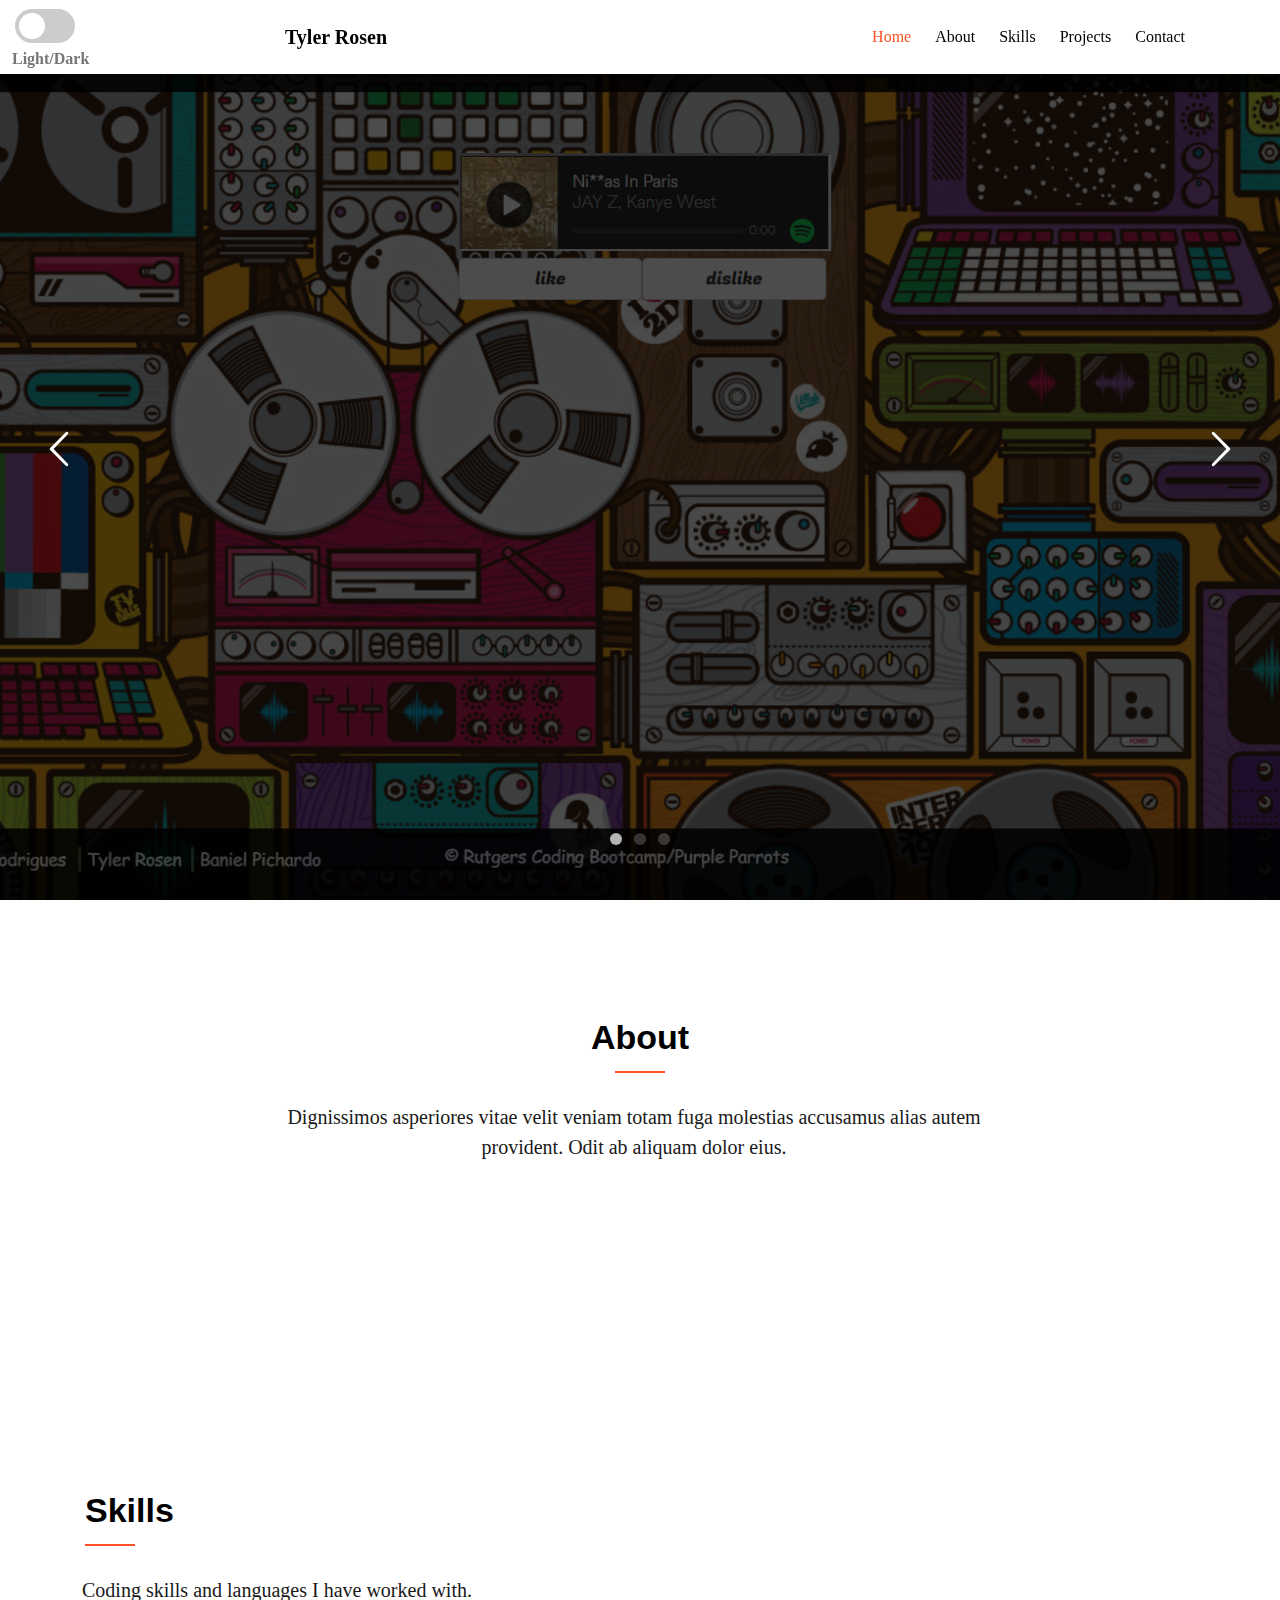
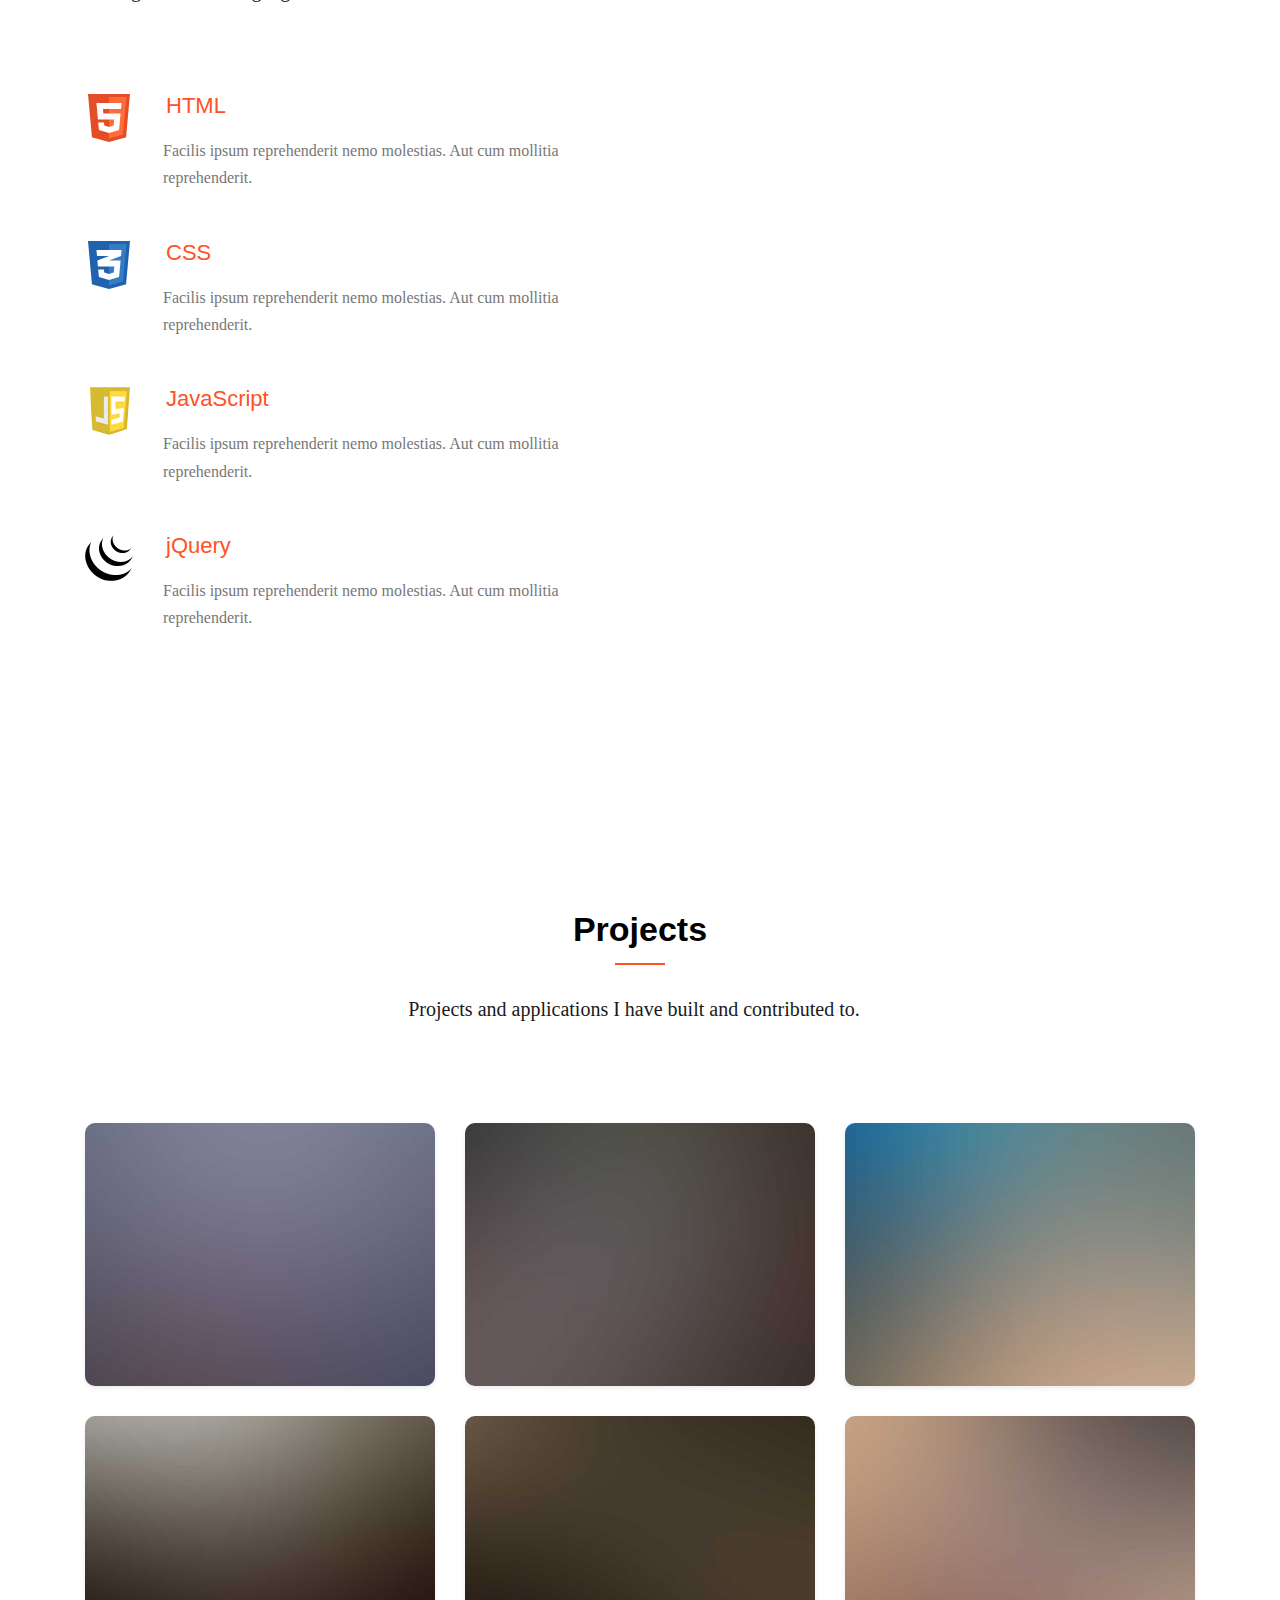
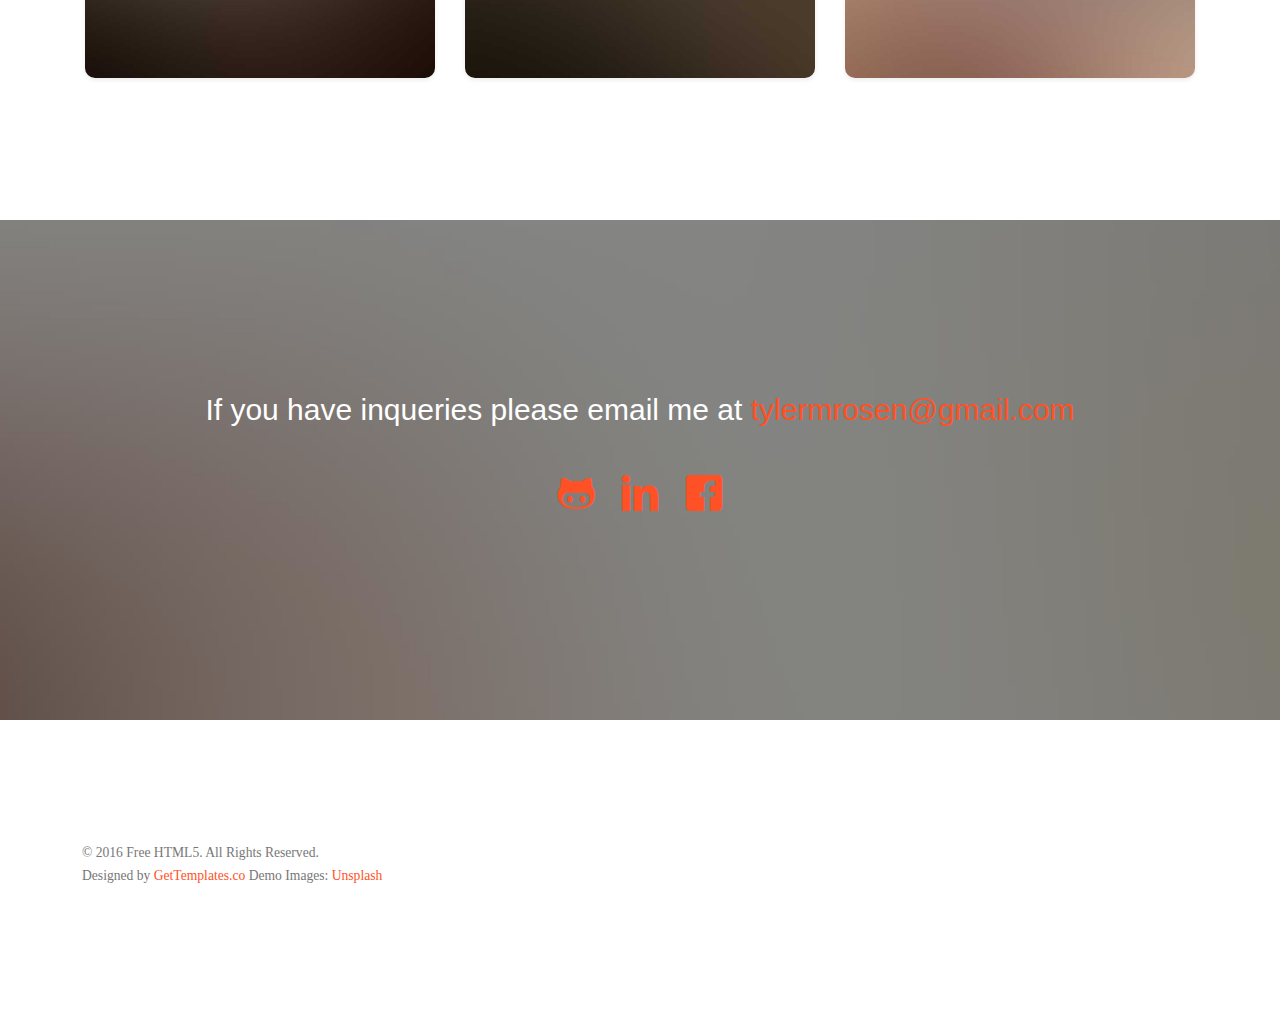
==== index.html @ d8a62706 "Updated icons, adjusted width of navbar" ====
<!DOCTYPE HTML>
<!--
	Asymmetry by gettemplates.co
	Twitter: http://twitter.com/gettemplateco
	URL: http://gettemplates.co
-->
<html>

<head>
    <meta charset="utf-8">
    <meta http-equiv="X-UA-Compatible" content="IE=edge">
    <title>Tyler Rosen Portfolio</title>
    <meta name="viewport" content="width=device-width, initial-scale=1">
    <meta name="description" content="Free HTML5 Website Template by gettemplates.co" />
    <meta name="keywords" content="free website templates, free html5, free template, free bootstrap, free website template, html5, css3, mobile first, responsive" />
    <meta name="author" content="gettemplates.co" />

    <!-- Facebook and Twitter integration -->
    <meta property="og:title" content="" />
    <meta property="og:image" content="" />
    <meta property="og:url" content="" />
    <meta property="og:site_name" content="" />
    <meta property="og:description" content="" />
    <meta name="twitter:title" content="" />
    <meta name="twitter:image" content="" />
    <meta name="twitter:url" content="" />
    <meta name="twitter:card" content="" />

    <!-- <link href="https://fonts.googleapis.com/css?family=Droid+Sans" rel="stylesheet"> -->

    <!-- Animate.css -->
    <link rel="stylesheet" href="css/animate.css">
    <!-- Icomoon Icon Fonts-->
    <link rel="stylesheet" href="css/icomoon.css">
    <!-- Themify Icons-->
    <link rel="stylesheet" href="css/themify-icons.css">
    <!-- Bootstrap  -->
    <link rel="stylesheet" href="css/bootstrap.css">
    <!-- Magnific Popup -->
    <link rel="stylesheet" href="css/magnific-popup.css">
    <!-- Owl Carousel  -->
    <link rel="stylesheet" href="css/owl.carousel.min.css">
    <link rel="stylesheet" href="css/owl.theme.default.min.css">
    <!-- Flexslider -->
    <link rel="stylesheet" href="css/flexslider.css">
    <!-- Theme style  -->
    <link rel="stylesheet" id="theme" href="css/style-white.css">

    <!-- Modernizr JS -->
    <script src="js/modernizr-2.6.2.min.js"></script>
    <!-- FOR IE9 below -->
    <!--[if lt IE 9]>
	<script src="js/respond.min.js"></script>
	<![endif]-->

</head>

<body>

    <div class="gtco-loader"></div>

    <div id="page">
        <nav class="gtco-nav" role="navigation">
            <div class="gtco-container">
                <div class="row">
                    <!-- Rounded switch -->
                    <label class="switch">
                        <input type="checkbox">
                        <div class="slider round"></div>
                        <br>
                        <p>Light/Dark</p>
                        </label>

                    <!--  ****** Tyler, this is the updated code tk 2017 04 26  - the columns add up to 12 -   start -->
                    <div class="col-sm-4    col-sm-offset-2         col-xs-6    col-xs-offset-3 ">
                        <div id="name"><a href="index.html">Tyler Rosen</a></div>
                    </div>

                    <div class="col-sm-2"></div> 

                    <div class="col-sm-6  text-right menu-1 main-nav">
                        <ul>
                            <li class="active"><a href="#" data-nav-section="home">Home</a></li>
                            <li><a href="#" data-nav-section="about">About</a></li>
                            <li><a href="#" data-nav-section="skills">Skills</a></li>
                            <li><a href="#" data-nav-section="projects">Projects</a></li>
                            <li><a href="#" data-nav-section="contact">Contact</a></li>
                        </ul>
                    </div>

                    <!-- ****** Tyler, this is the updated code tk 2017 04 26    end -->                    


                </div>

            </div>
        </nav>

        <div id="gtco-hero" class="js-fullheight" data-section="home">
            <div class="flexslider js-fullheight">
                <ul class="slides">
                    <li style="background-image: url(images/song-roulette.PNG">
                        <div class="overlay"></div>
                        <div class="container">
                            <div class="col-md-10 col-md-offset-1 text-center js-fullheight slider-text">
                                <div class="slider-text-inner">
                                    <h2>Song Roulette.</h2>
                                    <p><a href="https://songroulette.herokuapp.com/" target="_blank" class="btn btn-primary btn-lg">View</a></p>
                                </div>
                            </div>
                        </div>
                    </li>
                    <li style="background-image: url(images/hang-movie.PNG);">
                        <div class="overlay"></div>
                        <div class="container">
                            <div class="col-md-10 col-md-offset-1 text-center js-fullheight slider-text">
                                <div class="slider-text-inner">
                                    <h2>Hang-Movie</h2>
                                    <p><a href="https://hang-movie.herokuapp.com/" target="_blank" class="btn btn-primary btn-lg">View</a></p>
                                </div>
                            </div>
                        </div>
                    </li>
                    <li style="background-image: url(images/img_bg_3.jpg);">
                        <div class="overlay"></div>
                        <div class="container">
                            <div class="col-md-10 col-md-offset-1 text-center js-fullheight slider-text">
                                <div class="slider-text-inner">
                                    <h2>Fantasizer</h2>
                                    <!--<p><a href=insert link to project target="_blank" class="btn btn-primary btn-lg">View</a></p>-->
                                </div>
                            </div>
                        </div>
                    </li>
                </ul>
            </div>
        </div>

        <div class="gtco-section" id="gtco-about" data-section="about">
            <div class="gtco-container">
                <div class="row">
                    <div class="col-md-8 col-md-offset-2 text-center gtco-heading">
                        <h2>About</h2>
                        <p>Dignissimos asperiores vitae velit veniam totam fuga molestias accusamus alias autem provident. Odit ab aliquam dolor eius.</p>
                    </div>
                </div>
            </div>
        </div>

        <div class="gtco-section-overflow">

            <div class="gtco-section" id="gtco-skills" data-section="skills">
                <div class="gtco-container">
                    <div class="row">
                        <div class="col-md-6">
                            <div class="gtco-heading">
                                <h2 class="gtco-left">Skills</h2>
                                <p>Coding skills and languages I have worked with.</p>
                            </div>
                        </div>
                    </div>
                    <div class="row">
                        <div class="col-md-6">
                            <div class="row">

                                <div class="col-md-12">
                                    <div class="feature-left">
                                        <img src="images/icons/html-5.png" id="html" alt="HTML">
                                        <div class="feature-copy">
                                            <h3>HTML</h3>
                                            <p>Facilis ipsum reprehenderit nemo molestias. Aut cum mollitia reprehenderit.</p>
                                        </div>
                                    </div>
                                </div>
                                <div class="col-md-12">
                                    <div class="feature-left">
                                        <img src="images/icons/css.png" id="css" alt="CSS">
                                        <div class="feature-copy">
                                            <h3>CSS</h3>
                                            <p>Facilis ipsum reprehenderit nemo molestias. Aut cum mollitia reprehenderit.</p>
                                        </div>
                                    </div>
                                </div>
                                <div class="col-md-12">
                                    <div class="feature-left">
                                        <img src="images/icons/javascript.png" id="javascript" alt="JS">
                                        <div class="feature-copy">
                                            <h3>JavaScript</h3>
                                            <p>Facilis ipsum reprehenderit nemo molestias. Aut cum mollitia reprehenderit.</p>
                                        </div>
                                    </div>
                                </div>
                                <div class="col-md-12">
                                    <div class="feature-left">
                                        <img src="images/icons/jquery.png" id="jquery" alt="JQ">
                                        <div class="feature-copy">
                                            <h3>jQuery</h3>
                                            <p>Facilis ipsum reprehenderit nemo molestias. Aut cum mollitia reprehenderit.</p>
                                        </div>
                                    </div>
                                </div>
                            </div>
                        </div>
                        <div class="col-md-6 animate-box" data-animate-effect="fadeIn">
                            <div class="row">
                                <div class="col-md-12">
                                    <div class="feature-left">
                                        <img src="images/icons/mysql.png" id="mysql" alt="mySQL">
                                        <div class="feature-copy">
                                            <h3>MySQL</h3>
                                            <p>Facilis ipsum reprehenderit nemo molestias. Aut cum mollitia reprehenderit.</p>
                                        </div>
                                    </div>
                                </div>
                                <div class="col-md-12">
                                    <div class="feature-left">
                                        <img src="images/icons/mongodb.png" id="mongo" alt="MongoDB">
                                        <div class="feature-copy">
                                            <h3>MongoDB</h3>
                                            <p>Facilis ipsum reprehenderit nemo molestias. Aut cum mollitia reprehenderit.</p>
                                        </div>
                                    </div>
                                </div>
                                <div class="col-md-12">
                                    <div class="feature-left">
                                        <img src="images/icons/node.png" id="node" alt="Node.js">
                                        <div class="feature-copy">
                                            <h3>Node.js</h3>
                                            <p>Facilis ipsum reprehenderit nemo molestias. Aut cum mollitia reprehenderit.</p>
                                        </div>
                                    </div>
                                </div>
                                <div class="col-md-12">
                                    <div class="feature-left">
                                        <img src="images/icons/git.png" id="git" alt="Git">
                                        <div class="feature-copy">
                                            <h3>Git</h3>
                                            <p>Facilis ipsum reprehenderit nemo molestias. Aut cum mollitia reprehenderit.</p>
                                        </div>
                                    </div>
                                </div>
                            </div>
                        </div>
                    </div>
                </div>
            </div>

            <div class="gtco-section" id="projects" data-section="projects">
                <div class="gtco-container">
                    <div class="row">
                        <div class="col-md-8 col-md-offset-2 text-center gtco-heading">
                            <h2>Projects</h2>
                            <p>Projects and applications I have built and contributed to.</p>
                        </div>
                    </div>
                    <div class="row">
                        <div class="col-md-4">
                            <a href="images/img_2.jpg" class="gtco-card-item image-popup" title="Project name here.">
                                <figure>
                                    <div class="overlay"><i class="ti-plus"></i></div>
                                    <img src="images/img_2.jpg" alt="Image" class="img-responsive">
                                </figure>
                            </a>
                        </div>
                        <div class="col-md-4">
                            <a href="images/img_1.jpg" class="gtco-card-item image-popup" title="Project name here.">
                                <figure>
                                    <div class="overlay"><i class="ti-plus"></i></div>
                                    <img src="images/img_1.jpg" alt="Image" class="img-responsive">
                                </figure>
                            </a>
                        </div>
                        <div class="col-md-4">
                            <a href="images/img_3.jpg" class="gtco-card-item image-popup" title="Project name here.">
                                <figure>
                                    <div class="overlay"><i class="ti-plus"></i></div>
                                    <img src="images/img_3.jpg" alt="Image" class="img-responsive">
                                </figure>
                            </a>
                        </div>

                        <div class="col-md-4">
                            <a href="images/img_4.jpg" class="gtco-card-item image-popup" title="Project name here.">
                                <figure>
                                    <div class="overlay"><i class="ti-plus"></i></div>
                                    <img src="images/img_4.jpg" alt="Image" class="img-responsive">
                                </figure>
                            </a>
                        </div>
                        <div class="col-md-4">
                            <a href="images/img_5.jpg" class="gtco-card-item image-popup" title="Project name here.">
                                <figure>
                                    <div class="overlay"><i class="ti-plus"></i></div>
                                    <img src="images/img_5.jpg" alt="Image" class="img-responsive">
                                </figure>
                            </a>
                        </div>
                        <div class="col-md-4">
                            <a href="images/img_6.jpg" class="gtco-card-item image-popup" title="Project name here.">
                                <figure>
                                    <div class="overlay"><i class="ti-plus"></i></div>
                                    <img src="images/img_6.jpg" alt="Image" class="img-responsive">
                                </figure>
                            </a>
                        </div>

                    </div>
                </div>
            </div>

            <div id="gtco-contact" data-section="contact" class="gtco-cover gtco-cover-xs" style="background-image:url(images/img_bg_2.jpg);">
                <div class="overlay"></div>
                <div class="gtco-container">
                    <div class="row text-center">
                        <div class="display-t">
                            <div class="display-tc">
                                <div class="col-md-12">
                                    <h3>If you have inqueries please email me at <a href="#">tylermrosen@gmail.com</a></h3>
                                    <p class="pull-right">
                                        <ul class="gtco-social-icons pull-right">
                                            <li><a href="https://github.com/TylerRosen"><i class="icon-github"></i></a></li>
                                            <li><a href="https://www.linkedin.com/in/tyler-rosen-37733268/"><i class="icon-linkedin"></i></a></li>
                                            <li><a href="#"><i class="icon-facebook"></i></a></li>
                                        </ul>
                                    </p>
                                </div>
                            </div>
                        </div>
                    </div>
                </div>
            </div>


            <footer id="gtco-footer" role="contentinfo">
                <div class="gtco-container">

                    <div class="row copyright">
                        <div class="col-md-12">
                            <p class="pull-left">
                                <small class="block">&copy; 2016 Free HTML5. All Rights Reserved.</small>
                                <small class="block">Designed by <a href="http://gettemplates.co/" target="_blank">GetTemplates.co</a> Demo Images: <a href="http://unsplash.co/" target="_blank">Unsplash</a></small>
                            </p>
                            <!--<p class="pull-right">
                                <ul class="gtco-social-icons pull-right">
                                    <li><a href="https://github.com/TylerRosen"><i class="icon-github"></i></a></li>
                                    <li><a href="https://www.linkedin.com/in/tyler-rosen-37733268/"><i class="icon-linkedin"></i></a></li>
                                    <li><a href="#"><i class="icon-facebook"></i></a></li>
                                </ul>
                            </p>-->
                        </div>
                    </div>

                </div>
            </footer>
        </div>

        <div class="gototop js-top">
            <a href="#" class="js-gotop"><i class="icon-arrow-up"></i></a>
        </div>

        <!-- jQuery -->
        <script src="js/jquery.min.js"></script>
        <!-- jQuery Easing -->
        <script src="js/jquery.easing.1.3.js"></script>
        <!-- Bootstrap -->
        <script src="js/bootstrap.min.js"></script>
        <!-- Waypoints -->
        <script src="js/jquery.waypoints.min.js"></script>
        <!-- Carousel -->
        <script src="js/owl.carousel.min.js"></script>
        <!-- countTo -->
        <script src="js/jquery.countTo.js"></script>
        <!-- Flexslider -->
        <script src="js/jquery.flexslider-min.js"></script>
        <!-- Magnific Popup -->
        <script src="js/jquery.magnific-popup.min.js"></script>
        <script src="js/magnific-popup-options.js"></script>
        <!-- Main -->
        <script src="js/main.js"></script>

    </div>
</body>

</html>
---- css/icomoon.css ----
@font-face {
    font-family: 'icomoon';
    src: url('../fonts/icomoon/icomoon.eot?6iuir');
    src: url('../fonts/icomoon/icomoon.eot?6iuir#iefix') format('embedded-opentype'), url('../fonts/icomoon/icomoon.ttf?6iuir') format('truetype'), url('../fonts/icomoon/icomoon.woff?6iuir') format('woff'), url('../fonts/icomoon/icomoon.svg?6iuir#icomoon') format('svg');
    font-weight: normal;
    font-style: normal;
}

[class^="icon-"],
[class*=" icon-"] {
    /* use !important to prevent issues with browser extensions that change fonts */
    font-family: 'icomoon' !important;
    speak: none;
    font-style: normal;
    font-weight: normal;
    font-variant: normal;
    text-transform: none;
    line-height: 1;
    /* Better Font Rendering =========== */
    -webkit-font-smoothing: antialiased;
    -moz-osx-font-smoothing: grayscale;
}

.icon-eye:before {
    content: "\e000";
}

.icon-mail:before {
    content: "\e002";
}

.icon-toggle:before {
    content: "\e003";
}

.icon-layout:before {
    content: "\e004";
}

.icon-link:before {
    content: "\e005";
}

.icon-bell:before {
    content: "\e006";
}

.icon-lock:before {
    content: "\e007";
}

.icon-unlock:before {
    content: "\e008";
}

.icon-ribbon:before {
    content: "\e009";
}

.icon-image:before {
    content: "\e010";
}

.icon-signal:before {
    content: "\e011";
}

.icon-target:before {
    content: "\e012";
}

.icon-clipboard:before {
    content: "\e013";
}

.icon-clock:before {
    content: "\e014";
}

.icon-watch:before {
    content: "\e015";
}

.icon-air-play:before {
    content: "\e016";
}

.icon-camera:before {
    content: "\e017";
}

.icon-video:before {
    content: "\e018";
}

.icon-disc:before {
    content: "\e019";
}

.icon-printer:before {
    content: "\e020";
}

.icon-monitor:before {
    content: "\e021";
}

.icon-server:before {
    content: "\e022";
}

.icon-cog:before {
    content: "\e023";
}

.icon-heart:before {
    content: "\e024";
}

.icon-paragraph:before {
    content: "\e025";
}

.icon-align-justify:before {
    content: "\e026";
}

.icon-align-left:before {
    content: "\e027";
}

.icon-align-center:before {
    content: "\e028";
}

.icon-align-right:before {
    content: "\e029";
}

.icon-book:before {
    content: "\e030";
}

.icon-layers:before {
    content: "\e031";
}

.icon-stack:before {
    content: "\e032";
}

.icon-stack-2:before {
    content: "\e033";
}

.icon-paper:before {
    content: "\e034";
}

.icon-paper-stack:before {
    content: "\e035";
}

.icon-search:before {
    content: "\e036";
}

.icon-zoom-in:before {
    content: "\e037";
}

.icon-zoom-out:before {
    content: "\e038";
}

.icon-reply:before {
    content: "\e039";
}

.icon-circle-plus:before {
    content: "\e040";
}

.icon-circle-minus:before {
    content: "\e041";
}

.icon-circle-check:before {
    content: "\e042";
}

.icon-circle-cross:before {
    content: "\e043";
}

.icon-square-plus:before {
    content: "\e044";
}

.icon-square-minus:before {
    content: "\e045";
}

.icon-square-check:before {
    content: "\e046";
}

.icon-square-cross:before {
    content: "\e047";
}

.icon-microphone:before {
    content: "\e048";
}

.icon-record:before {
    content: "\e049";
}

.icon-skip-back:before {
    content: "\e050";
}

.icon-rewind:before {
    content: "\e051";
}

.icon-play:before {
    content: "\e052";
}

.icon-pause:before {
    content: "\e053";
}

.icon-stop:before {
    content: "\e054";
}

.icon-fast-forward:before {
    content: "\e055";
}

.icon-skip-forward:before {
    content: "\e056";
}

.icon-shuffle:before {
    content: "\e057";
}

.icon-repeat:before {
    content: "\e058";
}

.icon-folder:before {
    content: "\e059";
}

.icon-umbrella:before {
    content: "\e060";
}

.icon-moon:before {
    content: "\e061";
}

.icon-thermometer:before {
    content: "\e062";
}

.icon-drop:before {
    content: "\e063";
}

.icon-sun:before {
    content: "\e064";
}

.icon-cloud:before {
    content: "\e065";
}

.icon-cloud-upload:before {
    content: "\e066";
}

.icon-cloud-download:before {
    content: "\e067";
}

.icon-upload:before {
    content: "\e068";
}

.icon-download:before {
    content: "\e069";
}

.icon-location:before {
    content: "\e070";
}

.icon-location-2:before {
    content: "\e071";
}

.icon-map:before {
    content: "\e072";
}

.icon-battery:before {
    content: "\e073";
}

.icon-head:before {
    content: "\e074";
}

.icon-briefcase:before {
    content: "\e075";
}

.icon-speech-bubble:before {
    content: "\e076";
}

.icon-anchor:before {
    content: "\e077";
}

.icon-globe:before {
    content: "\e078";
}

.icon-box:before {
    content: "\e079";
}

.icon-reload:before {
    content: "\e080";
}

.icon-share:before {
    content: "\e081";
}

.icon-marquee:before {
    content: "\e082";
}

.icon-marquee-plus:before {
    content: "\e083";
}

.icon-marquee-minus:before {
    content: "\e084";
}

.icon-tag:before {
    content: "\e085";
}

.icon-power:before {
    content: "\e086";
}

.icon-command:before {
    content: "\e087";
}

.icon-alt:before {
    content: "\e088";
}

.icon-esc:before {
    content: "\e089";
}

.icon-bar-graph:before {
    content: "\e090";
}

.icon-bar-graph-2:before {
    content: "\e091";
}

.icon-pie-graph:before {
    content: "\e092";
}

.icon-star:before {
    content: "\e093";
}

.icon-arrow-left:before {
    content: "\e094";
}

.icon-arrow-right:before {
    content: "\e095";
}

.icon-arrow-up:before {
    content: "\e096";
}

.icon-arrow-down:before {
    content: "\e097";
}

.icon-volume:before {
    content: "\e098";
}

.icon-mute:before {
    content: "\e099";
}

.icon-content-right:before {
    content: "\e100";
}

.icon-content-left:before {
    content: "\e101";
}

.icon-grid:before {
    content: "\e102";
}

.icon-grid-2:before {
    content: "\e103";
}

.icon-columns:before {
    content: "\e104";
}

.icon-loader:before {
    content: "\e105";
}

.icon-bag:before {
    content: "\e106";
}

.icon-ban:before {
    content: "\e107";
}

.icon-flag:before {
    content: "\e108";
}

.icon-trash:before {
    content: "\e109";
}

.icon-expand:before {
    content: "\e110";
}

.icon-contract:before {
    content: "\e111";
}

.icon-maximize:before {
    content: "\e112";
}

.icon-minimize:before {
    content: "\e113";
}

.icon-plus:before {
    content: "\e114";
}

.icon-minus:before {
    content: "\e115";
}

.icon-check:before {
    content: "\e116";
}

.icon-cross:before {
    content: "\e117";
}

.icon-move:before {
    content: "\e118";
}

.icon-delete:before {
    content: "\e119";
}

.icon-menu:before {
    content: "\e120";
}

.icon-archive:before {
    content: "\e121";
}

.icon-inbox:before {
    content: "\e122";
}

.icon-outbox:before {
    content: "\e123";
}

.icon-file:before {
    content: "\e124";
}

.icon-file-add:before {
    content: "\e125";
}

.icon-file-subtract:before {
    content: "\e126";
}

.icon-help:before {
    content: "\e127";
}

.icon-open:before {
    content: "\e128";
}

.icon-ellipsis:before {
    content: "\e129";
}

.icon-add-to-list:before {
    content: "\e900";
}

.icon-classic-computer:before {
    content: "\e901";
}

.icon-controller-fast-backward:before {
    content: "\e902";
}

.icon-creative-commons-attribution:before {
    content: "\e903";
}

.icon-creative-commons-noderivs:before {
    content: "\e904";
}

.icon-creative-commons-noncommercial-eu:before {
    content: "\e905";
}

.icon-creative-commons-noncommercial-us:before {
    content: "\e906";
}

.icon-creative-commons-public-domain:before {
    content: "\e907";
}

.icon-creative-commons-remix:before {
    content: "\e908";
}

.icon-creative-commons-share:before {
    content: "\e909";
}

.icon-creative-commons-sharealike:before {
    content: "\e90a";
}

.icon-creative-commons:before {
    content: "\e90b";
}

.icon-document-landscape:before {
    content: "\e90c";
}

.icon-remove-user:before {
    content: "\e90d";
}

.icon-warning:before {
    content: "\e90e";
}

.icon-arrow-bold-down:before {
    content: "\e90f";
}

.icon-arrow-bold-left:before {
    content: "\e910";
}

.icon-arrow-bold-right:before {
    content: "\e911";
}

.icon-arrow-bold-up:before {
    content: "\e912";
}

.icon-arrow-down2:before {
    content: "\e913";
}

.icon-arrow-left2:before {
    content: "\e914";
}

.icon-arrow-long-down:before {
    content: "\e915";
}

.icon-arrow-long-left:before {
    content: "\e916";
}

.icon-arrow-long-right:before {
    content: "\e917";
}

.icon-arrow-long-up:before {
    content: "\e918";
}

.icon-arrow-right2:before {
    content: "\e919";
}

.icon-arrow-up2:before {
    content: "\e91a";
}

.icon-arrow-with-circle-down:before {
    content: "\e91b";
}

.icon-arrow-with-circle-left:before {
    content: "\e91c";
}

.icon-arrow-with-circle-right:before {
    content: "\e91d";
}

.icon-arrow-with-circle-up:before {
    content: "\e91e";
}

.icon-bookmark:before {
    content: "\e91f";
}

.icon-bookmarks:before {
    content: "\e920";
}

.icon-chevron-down:before {
    content: "\e921";
}

.icon-chevron-left:before {
    content: "\e922";
}

.icon-chevron-right:before {
    content: "\e923";
}

.icon-chevron-small-down:before {
    content: "\e924";
}

.icon-chevron-small-left:before {
    content: "\e925";
}

.icon-chevron-small-right:before {
    content: "\e926";
}

.icon-chevron-small-up:before {
    content: "\e927";
}

.icon-chevron-thin-down:before {
    content: "\e928";
}

.icon-chevron-thin-left:before {
    content: "\e929";
}

.icon-chevron-thin-right:before {
    content: "\e92a";
}

.icon-chevron-thin-up:before {
    content: "\e92b";
}

.icon-chevron-up:before {
    content: "\e92c";
}

.icon-chevron-with-circle-down:before {
    content: "\e92d";
}

.icon-chevron-with-circle-left:before {
    content: "\e92e";
}

.icon-chevron-with-circle-right:before {
    content: "\e92f";
}

.icon-chevron-with-circle-up:before {
    content: "\e930";
}

.icon-cloud2:before {
    content: "\e931";
}

.icon-controller-fast-forward:before {
    content: "\e932";
}

.icon-controller-jump-to-start:before {
    content: "\e933";
}

.icon-controller-next:before {
    content: "\e934";
}

.icon-controller-paus:before {
    content: "\e935";
}

.icon-controller-play:before {
    content: "\e936";
}

.icon-controller-record:before {
    content: "\e937";
}

.icon-controller-stop:before {
    content: "\e938";
}

.icon-controller-volume:before {
    content: "\e939";
}

.icon-dot-single:before {
    content: "\e93a";
}

.icon-dots-three-horizontal:before {
    content: "\e93b";
}

.icon-dots-three-vertical:before {
    content: "\e93c";
}

.icon-dots-two-horizontal:before {
    content: "\e93d";
}

.icon-dots-two-vertical:before {
    content: "\e93e";
}

.icon-download2:before {
    content: "\e93f";
}

.icon-emoji-flirt:before {
    content: "\e940";
}

.icon-flow-branch:before {
    content: "\e941";
}

.icon-flow-cascade:before {
    content: "\e942";
}

.icon-flow-line:before {
    content: "\e943";
}

.icon-flow-parallel:before {
    content: "\e944";
}

.icon-flow-tree:before {
    content: "\e945";
}

.icon-install:before {
    content: "\e946";
}

.icon-layers2:before {
    content: "\e947";
}

.icon-open-book:before {
    content: "\e948";
}

.icon-resize-100:before {
    content: "\e949";
}

.icon-resize-full-screen:before {
    content: "\e94a";
}

.icon-save:before {
    content: "\e94b";
}

.icon-select-arrows:before {
    content: "\e94c";
}

.icon-sound-mute:before {
    content: "\e94d";
}

.icon-sound:before {
    content: "\e94e";
}

.icon-trash2:before {
    content: "\e94f";
}

.icon-triangle-down:before {
    content: "\e950";
}

.icon-triangle-left:before {
    content: "\e951";
}

.icon-triangle-right:before {
    content: "\e952";
}

.icon-triangle-up:before {
    content: "\e953";
}

.icon-uninstall:before {
    content: "\e954";
}

.icon-upload-to-cloud:before {
    content: "\e955";
}

.icon-upload2:before {
    content: "\e956";
}

.icon-add-user:before {
    content: "\e957";
}

.icon-address:before {
    content: "\e958";
}

.icon-adjust:before {
    content: "\e959";
}

.icon-air:before {
    content: "\e95a";
}

.icon-aircraft-landing:before {
    content: "\e95b";
}

.icon-aircraft-take-off:before {
    content: "\e95c";
}

.icon-aircraft:before {
    content: "\e95d";
}

.icon-align-bottom:before {
    content: "\e95e";
}

.icon-align-horizontal-middle:before {
    content: "\e95f";
}

.icon-align-left2:before {
    content: "\e960";
}

.icon-align-right2:before {
    content: "\e961";
}

.icon-align-top:before {
    content: "\e962";
}

.icon-align-vertical-middle:before {
    content: "\e963";
}

.icon-archive2:before {
    content: "\e964";
}

.icon-area-graph:before {
    content: "\e965";
}

.icon-attachment:before {
    content: "\e966";
}

.icon-awareness-ribbon:before {
    content: "\e967";
}

.icon-back-in-time:before {
    content: "\e968";
}

.icon-back:before {
    content: "\e969";
}

.icon-bar-graph2:before {
    content: "\e96a";
}

.icon-battery2:before {
    content: "\e96b";
}

.icon-beamed-note:before {
    content: "\e96c";
}

.icon-bell2:before {
    content: "\e96d";
}

.icon-blackboard:before {
    content: "\e96e";
}

.icon-block:before {
    content: "\e96f";
}

.icon-book2:before {
    content: "\e970";
}

.icon-bowl:before {
    content: "\e971";
}

.icon-box2:before {
    content: "\e972";
}

.icon-briefcase2:before {
    content: "\e973";
}

.icon-browser:before {
    content: "\e974";
}

.icon-brush:before {
    content: "\e975";
}

.icon-bucket:before {
    content: "\e976";
}

.icon-cake:before {
    content: "\e977";
}

.icon-calculator:before {
    content: "\e978";
}

.icon-calendar:before {
    content: "\e979";
}

.icon-camera2:before {
    content: "\e97a";
}

.icon-ccw:before {
    content: "\e97b";
}

.icon-chat:before {
    content: "\e97c";
}

.icon-check2:before {
    content: "\e97d";
}

.icon-circle-with-cross:before {
    content: "\e97e";
}

.icon-circle-with-minus:before {
    content: "\e97f";
}

.icon-circle-with-plus:before {
    content: "\e980";
}

.icon-circle:before {
    content: "\e981";
}

.icon-circular-graph:before {
    content: "\e982";
}

.icon-clapperboard:before {
    content: "\e983";
}

.icon-clipboard2:before {
    content: "\e984";
}

.icon-clock2:before {
    content: "\e985";
}

.icon-code:before {
    content: "\e986";
}

.icon-cog2:before {
    content: "\e987";
}

.icon-colours:before {
    content: "\e988";
}

.icon-compass:before {
    content: "\e989";
}

.icon-copy:before {
    content: "\e98a";
}

.icon-credit-card:before {
    content: "\e98b";
}

.icon-credit:before {
    content: "\e98c";
}

.icon-cross2:before {
    content: "\e98d";
}

.icon-cup:before {
    content: "\e98e";
}

.icon-cw:before {
    content: "\e98f";
}

.icon-cycle:before {
    content: "\e990";
}

.icon-database:before {
    content: "\e991";
}

.icon-dial-pad:before {
    content: "\e992";
}

.icon-direction:before {
    content: "\e993";
}

.icon-document:before {
    content: "\e994";
}

.icon-documents:before {
    content: "\e995";
}

.icon-drink:before {
    content: "\e996";
}

.icon-drive:before {
    content: "\e997";
}

.icon-drop2:before {
    content: "\e998";
}

.icon-edit:before {
    content: "\e999";
}

.icon-email:before {
    content: "\e99a";
}

.icon-emoji-happy:before {
    content: "\e99b";
}

.icon-emoji-neutral:before {
    content: "\e99c";
}

.icon-emoji-sad:before {
    content: "\e99d";
}

.icon-erase:before {
    content: "\e99e";
}

.icon-eraser:before {
    content: "\e99f";
}

.icon-export:before {
    content: "\e9a0";
}

.icon-eye2:before {
    content: "\e9a1";
}

.icon-feather:before {
    content: "\e9a2";
}

.icon-flag2:before {
    content: "\e9a3";
}

.icon-flash:before {
    content: "\e9a4";
}

.icon-flashlight:before {
    content: "\e9a5";
}

.icon-flat-brush:before {
    content: "\e9a6";
}

.icon-folder-images:before {
    content: "\e9a7";
}

.icon-folder-music:before {
    content: "\e9a8";
}

.icon-folder-video:before {
    content: "\e9a9";
}

.icon-folder2:before {
    content: "\e9aa";
}

.icon-forward:before {
    content: "\e9ab";
}

.icon-funnel:before {
    content: "\e9ac";
}

.icon-game-controller:before {
    content: "\e9ad";
}

.icon-gauge:before {
    content: "\e9ae";
}

.icon-globe2:before {
    content: "\e9af";
}

.icon-graduation-cap:before {
    content: "\e9b0";
}

.icon-grid2:before {
    content: "\e9b1";
}

.icon-hair-cross:before {
    content: "\e9b2";
}

.icon-hand:before {
    content: "\e9b3";
}

.icon-heart-outlined:before {
    content: "\e9b4";
}

.icon-heart2:before {
    content: "\e9b5";
}

.icon-help-with-circle:before {
    content: "\e9b6";
}

.icon-help2:before {
    content: "\e9b7";
}

.icon-home:before {
    content: "\e9b8";
}

.icon-hour-glass:before {
    content: "\e9b9";
}

.icon-image-inverted:before {
    content: "\e9ba";
}

.icon-image2:before {
    content: "\e9bb";
}

.icon-images:before {
    content: "\e9bc";
}

.icon-inbox2:before {
    content: "\e9bd";
}

.icon-infinity:before {
    content: "\e9be";
}

.icon-info-with-circle:before {
    content: "\e9bf";
}

.icon-info:before {
    content: "\e9c0";
}

.icon-key:before {
    content: "\e9c1";
}

.icon-keyboard:before {
    content: "\e9c2";
}

.icon-lab-flask:before {
    content: "\e9c3";
}

.icon-landline:before {
    content: "\e9c4";
}

.icon-language:before {
    content: "\e9c5";
}

.icon-laptop:before {
    content: "\e9c6";
}

.icon-leaf:before {
    content: "\e9c7";
}

.icon-level-down:before {
    content: "\e9c8";
}

.icon-level-up:before {
    content: "\e9c9";
}

.icon-lifebuoy:before {
    content: "\e9ca";
}

.icon-light-bulb:before {
    content: "\e9cb";
}

.icon-light-down:before {
    content: "\e9cc";
}

.icon-light-up:before {
    content: "\e9cd";
}

.icon-line-graph:before {
    content: "\e9ce";
}

.icon-link2:before {
    content: "\e9cf";
}

.icon-list:before {
    content: "\e9d0";
}

.icon-location-pin:before {
    content: "\e9d1";
}

.icon-location2:before {
    content: "\e9d2";
}

.icon-lock-open:before {
    content: "\e9d3";
}

.icon-lock2:before {
    content: "\e9d4";
}

.icon-log-out:before {
    content: "\e9d5";
}

.icon-login:before {
    content: "\e9d6";
}

.icon-loop:before {
    content: "\e9d7";
}

.icon-magnet:before {
    content: "\e9d8";
}

.icon-magnifying-glass:before {
    content: "\e9d9";
}

.icon-mail2:before {
    content: "\e9da";
}

.icon-man:before {
    content: "\e9db";
}

.icon-map2:before {
    content: "\e9dc";
}

.icon-mask:before {
    content: "\e9dd";
}

.icon-medal:before {
    content: "\e9de";
}

.icon-megaphone:before {
    content: "\e9df";
}

.icon-menu2:before {
    content: "\e9e0";
}

.icon-message:before {
    content: "\e9e1";
}

.icon-mic:before {
    content: "\e9e2";
}

.icon-minus2:before {
    content: "\e9e3";
}

.icon-mobile:before {
    content: "\e9e4";
}

.icon-modern-mic:before {
    content: "\e9e5";
}

.icon-moon2:before {
    content: "\e9e6";
}

.icon-mouse:before {
    content: "\e9e7";
}

.icon-music:before {
    content: "\e9e8";
}

.icon-network:before {
    content: "\e9e9";
}

.icon-new-message:before {
    content: "\e9ea";
}

.icon-new:before {
    content: "\e9eb";
}

.icon-news:before {
    content: "\e9ec";
}

.icon-note:before {
    content: "\e9ed";
}

.icon-notification:before {
    content: "\e9ee";
}

.icon-old-mobile:before {
    content: "\e9ef";
}

.icon-old-phone:before {
    content: "\e9f0";
}

.icon-palette:before {
    content: "\e9f1";
}

.icon-paper-plane:before {
    content: "\e9f2";
}

.icon-pencil:before {
    content: "\e9f3";
}

.icon-phone:before {
    content: "\e9f4";
}

.icon-pie-chart:before {
    content: "\e9f5";
}

.icon-pin:before {
    content: "\e9f6";
}

.icon-plus2:before {
    content: "\e9f7";
}

.icon-popup:before {
    content: "\e9f8";
}

.icon-power-plug:before {
    content: "\e9f9";
}

.icon-price-ribbon:before {
    content: "\e9fa";
}

.icon-price-tag:before {
    content: "\e9fb";
}

.icon-print:before {
    content: "\e9fc";
}

.icon-progress-empty:before {
    content: "\e9fd";
}

.icon-progress-full:before {
    content: "\e9fe";
}

.icon-progress-one:before {
    content: "\e9ff";
}

.icon-progress-two:before {
    content: "\ea00";
}

.icon-publish:before {
    content: "\ea01";
}

.icon-quote:before {
    content: "\ea02";
}

.icon-radio:before {
    content: "\ea03";
}

.icon-reply-all:before {
    content: "\ea04";
}

.icon-reply2:before {
    content: "\ea05";
}

.icon-retweet:before {
    content: "\ea06";
}

.icon-rocket:before {
    content: "\ea07";
}

.icon-round-brush:before {
    content: "\ea08";
}

.icon-rss:before {
    content: "\ea09";
}

.icon-ruler:before {
    content: "\ea0a";
}

.icon-scissors:before {
    content: "\ea0b";
}

.icon-share-alternitive:before {
    content: "\ea0c";
}

.icon-share2:before {
    content: "\ea0d";
}

.icon-shareable:before {
    content: "\ea0e";
}

.icon-shield:before {
    content: "\ea0f";
}

.icon-shop:before {
    content: "\ea10";
}

.icon-shopping-bag:before {
    content: "\ea11";
}

.icon-shopping-basket:before {
    content: "\ea12";
}

.icon-shopping-cart:before {
    content: "\ea13";
}

.icon-shuffle2:before {
    content: "\ea14";
}

.icon-signal2:before {
    content: "\ea15";
}

.icon-sound-mix:before {
    content: "\ea16";
}

.icon-sports-club:before {
    content: "\ea17";
}

.icon-spreadsheet:before {
    content: "\ea18";
}

.icon-squared-cross:before {
    content: "\ea19";
}

.icon-squared-minus:before {
    content: "\ea1a";
}

.icon-squared-plus:before {
    content: "\ea1b";
}

.icon-star-outlined:before {
    content: "\ea1c";
}

.icon-star2:before {
    content: "\ea1d";
}

.icon-stopwatch:before {
    content: "\ea1e";
}

.icon-suitcase:before {
    content: "\ea1f";
}

.icon-swap:before {
    content: "\ea20";
}

.icon-sweden:before {
    content: "\ea21";
}

.icon-switch:before {
    content: "\ea22";
}

.icon-tablet:before {
    content: "\ea23";
}

.icon-tag2:before {
    content: "\ea24";
}

.icon-text-document-inverted:before {
    content: "\ea25";
}

.icon-text-document:before {
    content: "\ea26";
}

.icon-text:before {
    content: "\ea27";
}

.icon-thermometer2:before {
    content: "\ea28";
}

.icon-thumbs-down:before {
    content: "\ea29";
}

.icon-thumbs-up:before {
    content: "\ea2a";
}

.icon-thunder-cloud:before {
    content: "\ea2b";
}

.icon-ticket:before {
    content: "\ea2c";
}

.icon-time-slot:before {
    content: "\ea2d";
}

.icon-tools:before {
    content: "\ea2e";
}

.icon-traffic-cone:before {
    content: "\ea2f";
}

.icon-tree:before {
    content: "\ea30";
}

.icon-trophy:before {
    content: "\ea31";
}

.icon-tv:before {
    content: "\ea32";
}

.icon-typing:before {
    content: "\ea33";
}

.icon-unread:before {
    content: "\ea34";
}

.icon-untag:before {
    content: "\ea35";
}

.icon-user:before {
    content: "\ea36";
}

.icon-users:before {
    content: "\ea37";
}

.icon-v-card:before {
    content: "\ea38";
}

.icon-video2:before {
    content: "\ea39";
}

.icon-vinyl:before {
    content: "\ea3a";
}

.icon-voicemail:before {
    content: "\ea3b";
}

.icon-wallet:before {
    content: "\ea3c";
}

.icon-water:before {
    content: "\ea3d";
}

.icon-px-with-circle:before {
    content: "\ea3e";
}

.icon-px:before {
    content: "\ea3f";
}

.icon-basecamp:before {
    content: "\ea40";
}

.icon-behance:before {
    content: "\ea41";
}

.icon-creative-cloud:before {
    content: "\ea42";
}

.icon-dropbox:before {
    content: "\ea43";
}

.icon-evernote:before {
    content: "\ea44";
}

.icon-flattr:before {
    content: "\ea45";
}

.icon-foursquare:before {
    content: "\ea46";
}

.icon-google-drive:before {
    content: "\ea47";
}

.icon-google-hangouts:before {
    content: "\ea48";
}

.icon-grooveshark:before {
    content: "\ea49";
}

.icon-icloud:before {
    content: "\ea4a";
}

.icon-mixi:before {
    content: "\ea4b";
}

.icon-onedrive:before {
    content: "\ea4c";
}

.icon-paypal:before {
    content: "\ea4d";
}

.icon-picasa:before {
    content: "\ea4e";
}

.icon-qq:before {
    content: "\ea4f";
}

.icon-rdio-with-circle:before {
    content: "\ea50";
}

.icon-renren:before {
    content: "\ea51";
}

.icon-scribd:before {
    content: "\ea52";
}

.icon-sina-weibo:before {
    content: "\ea53";
}

.icon-skype-with-circle:before {
    content: "\ea54";
}

.icon-skype:before {
    content: "\ea55";
}

.icon-slideshare:before {
    content: "\ea56";
}

.icon-smashing:before {
    content: "\ea57";
}

.icon-soundcloud:before {
    content: "\ea58";
}

.icon-spotify-with-circle:before {
    content: "\ea59";
}

.icon-spotify:before {
    content: "\ea5a";
}

.icon-swarm:before {
    content: "\ea5b";
}

.icon-vine-with-circle:before {
    content: "\ea5c";
}

.icon-vine:before {
    content: "\ea5d";
}

.icon-vk-alternitive:before {
    content: "\ea5e";
}

.icon-vk-with-circle:before {
    content: "\ea5f";
}

.icon-vk:before {
    content: "\ea60";
}

.icon-xing-with-circle:before {
    content: "\ea61";
}

.icon-xing:before {
    content: "\ea62";
}

.icon-yelp:before {
    content: "\ea63";
}

.icon-dribbble-with-circle:before {
    content: "\ea64";
}

.icon-dribbble:before {
    content: "\ea65";
}

.icon-facebook-with-circle:before {
    content: "\ea66";
}

.icon-facebook:before {
    content: "\ea67";
}

.icon-flickr-with-circle:before {
    content: "\ea68";
}

.icon-flickr:before {
    content: "\ea69";
}

.icon-github-with-circle:before {
    content: "\ea6a";
}

.icon-github:before {
    content: "\ea6b";
}

.icon-google-with-circle:before {
    content: "\ea6c";
}

.icon-google:before {
    content: "\ea6d";
}

.icon-instagram-with-circle:before {
    content: "\ea6e";
}

.icon-instagram:before {
    content: "\ea6f";
}

.icon-lastfm-with-circle:before {
    content: "\ea70";
}

.icon-lastfm:before {
    content: "\ea71";
}

.icon-linkedin-with-circle:before {
    content: "\ea72";
}

.icon-linkedin:before {
    content: "\ea73";
}

.icon-pinterest-with-circle:before {
    content: "\ea74";
}

.icon-pinterest:before {
    content: "\ea75";
}

.icon-rdio:before {
    content: "\ea76";
}

.icon-stumbleupon-with-circle:before {
    content: "\ea77";
}

.icon-stumbleupon:before {
    content: "\ea78";
}

.icon-tumblr-with-circle:before {
    content: "\ea79";
}

.icon-tumblr:before {
    content: "\ea7a";
}

.icon-twitter-with-circle:before {
    content: "\ea7b";
}

.icon-twitter:before {
    content: "\ea7c";
}

.icon-vimeo-with-circle:before {
    content: "\ea7d";
}

.icon-vimeo:before {
    content: "\ea7e";
}

.icon-youtube-with-circle:before {
    content: "\ea7f";
}

.icon-youtube:before {
    content: "\ea80";
}
---- css/themify-icons.css ----
@font-face {
	font-family: 'themify';
	src:url('../fonts/themify-icons/themify.eot?-fvbane');
	src:url('../fonts/themify-icons/themify.eot?#iefix-fvbane') format('embedded-opentype'),
		url('../fonts/themify-icons/themify.woff?-fvbane') format('woff'),
		url('../fonts/themify-icons/themify.ttf?-fvbane') format('truetype'),
		url('../fonts/themify-icons/themify.svg?-fvbane#themify') format('svg');
	font-weight: normal;
	font-style: normal;
}

[class^="ti-"], [class*=" ti-"] {
	font-family: 'themify';
	speak: none;
	font-style: normal;
	font-weight: normal;
	font-variant: normal;
	text-transform: none;
	line-height: 1;

	/* Better Font Rendering =========== */
	-webkit-font-smoothing: antialiased;
	-moz-osx-font-smoothing: grayscale;
}

.ti-wand:before {
	content: "\e600";
}
.ti-volume:before {
	content: "\e601";
}
.ti-user:before {
	content: "\e602";
}
.ti-unlock:before {
	content: "\e603";
}
.ti-unlink:before {
	content: "\e604";
}
.ti-trash:before {
	content: "\e605";
}
.ti-thought:before {
	content: "\e606";
}
.ti-target:before {
	content: "\e607";
}
.ti-tag:before {
	content: "\e608";
}
.ti-tablet:before {
	content: "\e609";
}
.ti-star:before {
	content: "\e60a";
}
.ti-spray:before {
	content: "\e60b";
}
.ti-signal:before {
	content: "\e60c";
}
.ti-shopping-cart:before {
	content: "\e60d";
}
.ti-shopping-cart-full:before {
	content: "\e60e";
}
.ti-settings:before {
	content: "\e60f";
}
.ti-search:before {
	content: "\e610";
}
.ti-zoom-in:before {
	content: "\e611";
}
.ti-zoom-out:before {
	content: "\e612";
}
.ti-cut:before {
	content: "\e613";
}
.ti-ruler:before {
	content: "\e614";
}
.ti-ruler-pencil:before {
	content: "\e615";
}
.ti-ruler-alt:before {
	content: "\e616";
}
.ti-bookmark:before {
	content: "\e617";
}
.ti-bookmark-alt:before {
	content: "\e618";
}
.ti-reload:before {
	content: "\e619";
}
.ti-plus:before {
	content: "\e61a";
}
.ti-pin:before {
	content: "\e61b";
}
.ti-pencil:before {
	content: "\e61c";
}
.ti-pencil-alt:before {
	content: "\e61d";
}
.ti-paint-roller:before {
	content: "\e61e";
}
.ti-paint-bucket:before {
	content: "\e61f";
}
.ti-na:before {
	content: "\e620";
}
.ti-mobile:before {
	content: "\e621";
}
.ti-minus:before {
	content: "\e622";
}
.ti-medall:before {
	content: "\e623";
}
.ti-medall-alt:before {
	content: "\e624";
}
.ti-marker:before {
	content: "\e625";
}
.ti-marker-alt:before {
	content: "\e626";
}
.ti-arrow-up:before {
	content: "\e627";
}
.ti-arrow-right:before {
	content: "\e628";
}
.ti-arrow-left:before {
	content: "\e629";
}
.ti-arrow-down:before {
	content: "\e62a";
}
.ti-lock:before {
	content: "\e62b";
}
.ti-location-arrow:before {
	content: "\e62c";
}
.ti-link:before {
	content: "\e62d";
}
.ti-layout:before {
	content: "\e62e";
}
.ti-layers:before {
	content: "\e62f";
}
.ti-layers-alt:before {
	content: "\e630";
}
.ti-key:before {
	content: "\e631";
}
.ti-import:before {
	content: "\e632";
}
.ti-image:before {
	content: "\e633";
}
.ti-heart:before {
	content: "\e634";
}
.ti-heart-broken:before {
	content: "\e635";
}
.ti-hand-stop:before {
	content: "\e636";
}
.ti-hand-open:before {
	content: "\e637";
}
.ti-hand-drag:before {
	content: "\e638";
}
.ti-folder:before {
	content: "\e639";
}
.ti-flag:before {
	content: "\e63a";
}
.ti-flag-alt:before {
	content: "\e63b";
}
.ti-flag-alt-2:before {
	content: "\e63c";
}
.ti-eye:before {
	content: "\e63d";
}
.ti-export:before {
	content: "\e63e";
}
.ti-exchange-vertical:before {
	content: "\e63f";
}
.ti-desktop:before {
	content: "\e640";
}
.ti-cup:before {
	content: "\e641";
}
.ti-crown:before {
	content: "\e642";
}
.ti-comments:before {
	content: "\e643";
}
.ti-comment:before {
	content: "\e644";
}
.ti-comment-alt:before {
	content: "\e645";
}
.ti-close:before {
	content: "\e646";
}
.ti-clip:before {
	content: "\e647";
}
.ti-angle-up:before {
	content: "\e648";
}
.ti-angle-right:before {
	content: "\e649";
}
.ti-angle-left:before {
	content: "\e64a";
}
.ti-angle-down:before {
	content: "\e64b";
}
.ti-check:before {
	content: "\e64c";
}
.ti-check-box:before {
	content: "\e64d";
}
.ti-camera:before {
	content: "\e64e";
}
.ti-announcement:before {
	content: "\e64f";
}
.ti-brush:before {
	content: "\e650";
}
.ti-briefcase:before {
	content: "\e651";
}
.ti-bolt:before {
	content: "\e652";
}
.ti-bolt-alt:before {
	content: "\e653";
}
.ti-blackboard:before {
	content: "\e654";
}
.ti-bag:before {
	content: "\e655";
}
.ti-move:before {
	content: "\e656";
}
.ti-arrows-vertical:before {
	content: "\e657";
}
.ti-arrows-horizontal:before {
	content: "\e658";
}
.ti-fullscreen:before {
	content: "\e659";
}
.ti-arrow-top-right:before {
	content: "\e65a";
}
.ti-arrow-top-left:before {
	content: "\e65b";
}
.ti-arrow-circle-up:before {
	content: "\e65c";
}
.ti-arrow-circle-right:before {
	content: "\e65d";
}
.ti-arrow-circle-left:before {
	content: "\e65e";
}
.ti-arrow-circle-down:before {
	content: "\e65f";
}
.ti-angle-double-up:before {
	content: "\e660";
}
.ti-angle-double-right:before {
	content: "\e661";
}
.ti-angle-double-left:before {
	content: "\e662";
}
.ti-angle-double-down:before {
	content: "\e663";
}
.ti-zip:before {
	content: "\e664";
}
.ti-world:before {
	content: "\e665";
}
.ti-wheelchair:before {
	content: "\e666";
}
.ti-view-list:before {
	content: "\e667";
}
.ti-view-list-alt:before {
	content: "\e668";
}
.ti-view-grid:before {
	content: "\e669";
}
.ti-uppercase:before {
	content: "\e66a";
}
.ti-upload:before {
	content: "\e66b";
}
.ti-underline:before {
	content: "\e66c";
}
.ti-truck:before {
	content: "\e66d";
}
.ti-timer:before {
	content: "\e66e";
}
.ti-ticket:before {
	content: "\e66f";
}
.ti-thumb-up:before {
	content: "\e670";
}
.ti-thumb-down:before {
	content: "\e671";
}
.ti-text:before {
	content: "\e672";
}
.ti-stats-up:before {
	content: "\e673";
}
.ti-stats-down:before {
	content: "\e674";
}
.ti-split-v:before {
	content: "\e675";
}
.ti-split-h:before {
	content: "\e676";
}
.ti-smallcap:before {
	content: "\e677";
}
.ti-shine:before {
	content: "\e678";
}
.ti-shift-right:before {
	content: "\e679";
}
.ti-shift-left:before {
	content: "\e67a";
}
.ti-shield:before {
	content: "\e67b";
}
.ti-notepad:before {
	content: "\e67c";
}
.ti-server:before {
	content: "\e67d";
}
.ti-quote-right:before {
	content: "\e67e";
}
.ti-quote-left:before {
	content: "\e67f";
}
.ti-pulse:before {
	content: "\e680";
}
.ti-printer:before {
	content: "\e681";
}
.ti-power-off:before {
	content: "\e682";
}
.ti-plug:before {
	content: "\e683";
}
.ti-pie-chart:before {
	content: "\e684";
}
.ti-paragraph:before {
	content: "\e685";
}
.ti-panel:before {
	content: "\e686";
}
.ti-package:before {
	content: "\e687";
}
.ti-music:before {
	content: "\e688";
}
.ti-music-alt:before {
	content: "\e689";
}
.ti-mouse:before {
	content: "\e68a";
}
.ti-mouse-alt:before {
	content: "\e68b";
}
.ti-money:before {
	content: "\e68c";
}
.ti-microphone:before {
	content: "\e68d";
}
.ti-menu:before {
	content: "\e68e";
}
.ti-menu-alt:before {
	content: "\e68f";
}
.ti-map:before {
	content: "\e690";
}
.ti-map-alt:before {
	content: "\e691";
}
.ti-loop:before {
	content: "\e692";
}
.ti-location-pin:before {
	content: "\e693";
}
.ti-list:before {
	content: "\e694";
}
.ti-light-bulb:before {
	content: "\e695";
}
.ti-Italic:before {
	content: "\e696";
}
.ti-info:before {
	content: "\e697";
}
.ti-infinite:before {
	content: "\e698";
}
.ti-id-badge:before {
	content: "\e699";
}
.ti-hummer:before {
	content: "\e69a";
}
.ti-home:before {
	content: "\e69b";
}
.ti-help:before {
	content: "\e69c";
}
.ti-headphone:before {
	content: "\e69d";
}
.ti-harddrives:before {
	content: "\e69e";
}
.ti-harddrive:before {
	content: "\e69f";
}
.ti-gift:before {
	content: "\e6a0";
}
.ti-game:before {
	content: "\e6a1";
}
.ti-filter:before {
	content: "\e6a2";
}
.ti-files:before {
	content: "\e6a3";
}
.ti-file:before {
	content: "\e6a4";
}
.ti-eraser:before {
	content: "\e6a5";
}
.ti-envelope:before {
	content: "\e6a6";
}
.ti-download:before {
	content: "\e6a7";
}
.ti-direction:before {
	content: "\e6a8";
}
.ti-direction-alt:before {
	content: "\e6a9";
}
.ti-dashboard:before {
	content: "\e6aa";
}
.ti-control-stop:before {
	content: "\e6ab";
}
.ti-control-shuffle:before {
	content: "\e6ac";
}
.ti-control-play:before {
	content: "\e6ad";
}
.ti-control-pause:before {
	content: "\e6ae";
}
.ti-control-forward:before {
	content: "\e6af";
}
.ti-control-backward:before {
	content: "\e6b0";
}
.ti-cloud:before {
	content: "\e6b1";
}
.ti-cloud-up:before {
	content: "\e6b2";
}
.ti-cloud-down:before {
	content: "\e6b3";
}
.ti-clipboard:before {
	content: "\e6b4";
}
.ti-car:before {
	content: "\e6b5";
}
.ti-calendar:before {
	content: "\e6b6";
}
.ti-book:before {
	content: "\e6b7";
}
.ti-bell:before {
	content: "\e6b8";
}
.ti-basketball:before {
	content: "\e6b9";
}
.ti-bar-chart:before {
	content: "\e6ba";
}
.ti-bar-chart-alt:before {
	content: "\e6bb";
}
.ti-back-right:before {
	content: "\e6bc";
}
.ti-back-left:before {
	content: "\e6bd";
}
.ti-arrows-corner:before {
	content: "\e6be";
}
.ti-archive:before {
	content: "\e6bf";
}
.ti-anchor:before {
	content: "\e6c0";
}
.ti-align-right:before {
	content: "\e6c1";
}
.ti-align-left:before {
	content: "\e6c2";
}
.ti-align-justify:before {
	content: "\e6c3";
}
.ti-align-center:before {
	content: "\e6c4";
}
.ti-alert:before {
	content: "\e6c5";
}
.ti-alarm-clock:before {
	content: "\e6c6";
}
.ti-agenda:before {
	content: "\e6c7";
}
.ti-write:before {
	content: "\e6c8";
}
.ti-window:before {
	content: "\e6c9";
}
.ti-widgetized:before {
	content: "\e6ca";
}
.ti-widget:before {
	content: "\e6cb";
}
.ti-widget-alt:before {
	content: "\e6cc";
}
.ti-wallet:before {
	content: "\e6cd";
}
.ti-video-clapper:before {
	content: "\e6ce";
}
.ti-video-camera:before {
	content: "\e6cf";
}
.ti-vector:before {
	content: "\e6d0";
}
.ti-themify-logo:before {
	content: "\e6d1";
}
.ti-themify-favicon:before {
	content: "\e6d2";
}
.ti-themify-favicon-alt:before {
	content: "\e6d3";
}
.ti-support:before {
	content: "\e6d4";
}
.ti-stamp:before {
	content: "\e6d5";
}
.ti-split-v-alt:before {
	content: "\e6d6";
}
.ti-slice:before {
	content: "\e6d7";
}
.ti-shortcode:before {
	content: "\e6d8";
}
.ti-shift-right-alt:before {
	content: "\e6d9";
}
.ti-shift-left-alt:before {
	content: "\e6da";
}
.ti-ruler-alt-2:before {
	content: "\e6db";
}
.ti-receipt:before {
	content: "\e6dc";
}
.ti-pin2:before {
	content: "\e6dd";
}
.ti-pin-alt:before {
	content: "\e6de";
}
.ti-pencil-alt2:before {
	content: "\e6df";
}
.ti-palette:before {
	content: "\e6e0";
}
.ti-more:before {
	content: "\e6e1";
}
.ti-more-alt:before {
	content: "\e6e2";
}
.ti-microphone-alt:before {
	content: "\e6e3";
}
.ti-magnet:before {
	content: "\e6e4";
}
.ti-line-double:before {
	content: "\e6e5";
}
.ti-line-dotted:before {
	content: "\e6e6";
}
.ti-line-dashed:before {
	content: "\e6e7";
}
.ti-layout-width-full:before {
	content: "\e6e8";
}
.ti-layout-width-default:before {
	content: "\e6e9";
}
.ti-layout-width-default-alt:before {
	content: "\e6ea";
}
.ti-layout-tab:before {
	content: "\e6eb";
}
.ti-layout-tab-window:before {
	content: "\e6ec";
}
.ti-layout-tab-v:before {
	content: "\e6ed";
}
.ti-layout-tab-min:before {
	content: "\e6ee";
}
.ti-layout-slider:before {
	content: "\e6ef";
}
.ti-layout-slider-alt:before {
	content: "\e6f0";
}
.ti-layout-sidebar-right:before {
	content: "\e6f1";
}
.ti-layout-sidebar-none:before {
	content: "\e6f2";
}
.ti-layout-sidebar-left:before {
	content: "\e6f3";
}
.ti-layout-placeholder:before {
	content: "\e6f4";
}
.ti-layout-menu:before {
	content: "\e6f5";
}
.ti-layout-menu-v:before {
	content: "\e6f6";
}
.ti-layout-menu-separated:before {
	content: "\e6f7";
}
.ti-layout-menu-full:before {
	content: "\e6f8";
}
.ti-layout-media-right-alt:before {
	content: "\e6f9";
}
.ti-layout-media-right:before {
	content: "\e6fa";
}
.ti-layout-media-overlay:before {
	content: "\e6fb";
}
.ti-layout-media-overlay-alt:before {
	content: "\e6fc";
}
.ti-layout-media-overlay-alt-2:before {
	content: "\e6fd";
}
.ti-layout-media-left-alt:before {
	content: "\e6fe";
}
.ti-layout-media-left:before {
	content: "\e6ff";
}
.ti-layout-media-center-alt:before {
	content: "\e700";
}
.ti-layout-media-center:before {
	content: "\e701";
}
.ti-layout-list-thumb:before {
	content: "\e702";
}
.ti-layout-list-thumb-alt:before {
	content: "\e703";
}
.ti-layout-list-post:before {
	content: "\e704";
}
.ti-layout-list-large-image:before {
	content: "\e705";
}
.ti-layout-line-solid:before {
	content: "\e706";
}
.ti-layout-grid4:before {
	content: "\e707";
}
.ti-layout-grid3:before {
	content: "\e708";
}
.ti-layout-grid2:before {
	content: "\e709";
}
.ti-layout-grid2-thumb:before {
	content: "\e70a";
}
.ti-layout-cta-right:before {
	content: "\e70b";
}
.ti-layout-cta-left:before {
	content: "\e70c";
}
.ti-layout-cta-center:before {
	content: "\e70d";
}
.ti-layout-cta-btn-right:before {
	content: "\e70e";
}
.ti-layout-cta-btn-left:before {
	content: "\e70f";
}
.ti-layout-column4:before {
	content: "\e710";
}
.ti-layout-column3:before {
	content: "\e711";
}
.ti-layout-column2:before {
	content: "\e712";
}
.ti-layout-accordion-separated:before {
	content: "\e713";
}
.ti-layout-accordion-merged:before {
	content: "\e714";
}
.ti-layout-accordion-list:before {
	content: "\e715";
}
.ti-ink-pen:before {
	content: "\e716";
}
.ti-info-alt:before {
	content: "\e717";
}
.ti-help-alt:before {
	content: "\e718";
}
.ti-headphone-alt:before {
	content: "\e719";
}
.ti-hand-point-up:before {
	content: "\e71a";
}
.ti-hand-point-right:before {
	content: "\e71b";
}
.ti-hand-point-left:before {
	content: "\e71c";
}
.ti-hand-point-down:before {
	content: "\e71d";
}
.ti-gallery:before {
	content: "\e71e";
}
.ti-face-smile:before {
	content: "\e71f";
}
.ti-face-sad:before {
	content: "\e720";
}
.ti-credit-card:before {
	content: "\e721";
}
.ti-control-skip-forward:before {
	content: "\e722";
}
.ti-control-skip-backward:before {
	content: "\e723";
}
.ti-control-record:before {
	content: "\e724";
}
.ti-control-eject:before {
	content: "\e725";
}
.ti-comments-smiley:before {
	content: "\e726";
}
.ti-brush-alt:before {
	content: "\e727";
}
.ti-youtube:before {
	content: "\e728";
}
.ti-vimeo:before {
	content: "\e729";
}
.ti-twitter:before {
	content: "\e72a";
}
.ti-time:before {
	content: "\e72b";
}
.ti-tumblr:before {
	content: "\e72c";
}
.ti-skype:before {
	content: "\e72d";
}
.ti-share:before {
	content: "\e72e";
}
.ti-share-alt:before {
	content: "\e72f";
}
.ti-rocket:before {
	content: "\e730";
}
.ti-pinterest:before {
	content: "\e731";
}
.ti-new-window:before {
	content: "\e732";
}
.ti-microsoft:before {
	content: "\e733";
}
.ti-list-ol:before {
	content: "\e734";
}
.ti-linkedin:before {
	content: "\e735";
}
.ti-layout-sidebar-2:before {
	content: "\e736";
}
.ti-layout-grid4-alt:before {
	content: "\e737";
}
.ti-layout-grid3-alt:before {
	content: "\e738";
}
.ti-layout-grid2-alt:before {
	content: "\e739";
}
.ti-layout-column4-alt:before {
	content: "\e73a";
}
.ti-layout-column3-alt:before {
	content: "\e73b";
}
.ti-layout-column2-alt:before {
	content: "\e73c";
}
.ti-instagram:before {
	content: "\e73d";
}
.ti-google:before {
	content: "\e73e";
}
.ti-github:before {
	content: "\e73f";
}
.ti-flickr:before {
	content: "\e740";
}
.ti-facebook:before {
	content: "\e741";
}
.ti-dropbox:before {
	content: "\e742";
}
.ti-dribbble:before {
	content: "\e743";
}
.ti-apple:before {
	content: "\e744";
}
.ti-android:before {
	content: "\e745";
}
.ti-save:before {
	content: "\e746";
}
.ti-save-alt:before {
	content: "\e747";
}
.ti-yahoo:before {
	content: "\e748";
}
.ti-wordpress:before {
	content: "\e749";
}
.ti-vimeo-alt:before {
	content: "\e74a";
}
.ti-twitter-alt:before {
	content: "\e74b";
}
.ti-tumblr-alt:before {
	content: "\e74c";
}
.ti-trello:before {
	content: "\e74d";
}
.ti-stack-overflow:before {
	content: "\e74e";
}
.ti-soundcloud:before {
	content: "\e74f";
}
.ti-sharethis:before {
	content: "\e750";
}
.ti-sharethis-alt:before {
	content: "\e751";
}
.ti-reddit:before {
	content: "\e752";
}
.ti-pinterest-alt:before {
	content: "\e753";
}
.ti-microsoft-alt:before {
	content: "\e754";
}
.ti-linux:before {
	content: "\e755";
}
.ti-jsfiddle:before {
	content: "\e756";
}
.ti-joomla:before {
	content: "\e757";
}
.ti-html5:before {
	content: "\e758";
}
.ti-flickr-alt:before {
	content: "\e759";
}
.ti-email:before {
	content: "\e75a";
}
.ti-drupal:before {
	content: "\e75b";
}
.ti-dropbox-alt:before {
	content: "\e75c";
}
.ti-css3:before {
	content: "\e75d";
}
.ti-rss:before {
	content: "\e75e";
}
.ti-rss-alt:before {
	content: "\e75f";
}
---- css/style-white.css ----
@font-face {
    font-family: 'icomoon';
    src: url("../fonts/icomoon/icomoon.eot?srf3rx");
    src: url("../fonts/icomoon/icomoon.eot?srf3rx#iefix") format("embedded-opentype"), url("../fonts/icomoon/icomoon.ttf?srf3rx") format("truetype"), url("../fonts/icomoon/icomoon.woff?srf3rx") format("woff"), url("../fonts/icomoon/icomoon.svg?srf3rx#icomoon") format("svg");
    font-weight: normal;
    font-style: normal;
}


/* =======================================================
*
* 	Template Style 
*
* ======================================================= */

body {
    font-family: Corbel;
    /*"Droid Sans", Arial, sans-serif;*/
    font-weight: 400;
    font-size: 16px;
    line-height: 1.7;
    color: #777;
    background: #fff;
}

#page {
    position: relative;
    overflow-x: hidden;
    width: 100%;
    height: 100%;
    -webkit-transition: 0.5s;
    -o-transition: 0.5s;
    transition: 0.5s;
}

.offcanvas #page:after {
    -webkit-transition: 2s;
    -o-transition: 2s;
    transition: 2s;
    position: absolute;
    top: 0;
    right: 0;
    bottom: 0;
    left: 0;
    z-index: 101;
    background: rgba(0, 0, 0, 0.7);
    content: "";
}

a {
    color: #FF5126;
    -webkit-transition: 0.5s;
    -o-transition: 0.5s;
    transition: 0.5s;
}

a:hover,
a:active,
a:focus {
    color: #FF5126;
    outline: none;
    text-decoration: none;
}

p {
    margin-bottom: 10px;
    padding: 9px;
    margin-left: -12px;
}

h1,
h2,
h3,
h4,
h5,
h6,
figure {
    color: #000;
    font-family: "Droid Sans", Arial, sans-serif;
    font-weight: 400;
    margin: 0 0 20px 0;
}

.switch {
    position: fixed;
    left: 15px;
    display: inline-block;
    width: 60px;
    height: 34px;
    margin-top: -11px;
}

.switch input {
    display: none;
}

.slider {
    position: absolute;
    cursor: pointer;
    top: 0;
    left: 0;
    right: 0;
    bottom: 0;
    background-color: #ccc;
    -webkit-transition: .4s;
    transition: .4s;
}

.slider:before {
    position: absolute;
    content: "";
    height: 26px;
    width: 26px;
    left: 4px;
    bottom: 4px;
    background-color: white;
    -webkit-transition: .4s;
    transition: .4s;
}

input:checked+.slider {
    background-color: red;
}

input:focus+.slider {
    box-shadow: 0 0 1px red;
}

input:checked+.slider:before {
    -webkit-transform: translateX(26px);
    -ms-transform: translateX(26px);
    transform: translateX(26px);
}


/* Rounded sliders */

.slider.round {
    border-radius: 34px;
}

.slider.round:before {
    border-radius: 50%;
}

::-webkit-selection {
    color: #fff;
    background: #FF5126;
}

::-moz-selection {
    color: #fff;
    background: #FF5126;
}

::selection {
    color: #fff;
    background: #FF5126;
}

.gtco-container {
    max-width: 1140px;
    position: relative;
    margin: 0 auto;
    padding-left: 15px;
    padding-right: 15px;
}

.gtco-nav {
    position: fixed;
    top: 0;
    margin: 0;
    padding: 0;
    width: 100%;
    padding: 20px 0;
    z-index: 1001;
    background: #fff;
    webkit-box-shadow: 0px 1px 3px 0px rgba(0, 0, 0, 0.15);
    -moz-box-shadow: 0px 1px 3px 0px rgba(0, 0, 0, 0.15);
    box-shadow: 0px 1px 3px 0px rgba(0, 0, 0, 0.15);
}

#html,
#css,
#javascript,
#jquery,
#mysql,
#mongodb,
#node,
#git {
    position: relative;
}

.buttons {
    position: fixed;
    left: 10px;
}

@media screen and (max-width: 768px) {
    .gtco-nav {
        padding: 20px 0;
    }
    .buttons {
        position: fixed;
        left: 260px;
    }
}

.gtco-nav #name {
    font-size: 20px;
    margin: 0;
    padding: 0;
    /*text-transform: uppercase;*/
    font-weight: bold;
}

.gtco-nav #name {
    color: #FF5126;
}

.gtco-nav a {
    padding: 0px 10px;
    color: #000;
}

@media screen and (max-width: 768px) {
    .gtco-nav .menu-1,
    .gtco-nav .menu-2 {
        display: none;
    }
}

.gtco-nav ul {
    padding: 0;
    margin: 2px 0 0 0;
}

.gtco-nav ul li {
    padding: 0;
    margin: 0;
    list-style: none;
    display: inline;
}

.gtco-nav ul li a {
    font-size: 16px;
    padding: 30px 10px;
    -webkit-transition: 0.5s;
    -o-transition: 0.5s;
    transition: 0.5s;
}

.gtco-nav ul li a:hover,
.gtco-nav ul li a:focus,
.gtco-nav ul li a:active {
    color: #FF5126;
}

.gtco-nav ul li.has-dropdown {
    position: relative;
}

.gtco-nav ul li.has-dropdown .dropdown {
    width: 130px;
    -webkit-box-shadow: 0px 4px 5px 0px rgba(0, 0, 0, 0.15);
    -moz-box-shadow: 0px 4px 5px 0px rgba(0, 0, 0, 0.15);
    box-shadow: 0px 4px 5px 0px rgba(0, 0, 0, 0.15);
    z-index: 1002;
    visibility: hidden;
    opacity: 0;
    position: absolute;
    top: 40px;
    left: 0;
    text-align: left;
    background: #fff;
    padding: 20px;
    -webkit-border-radius: 4px;
    -moz-border-radius: 4px;
    -ms-border-radius: 4px;
    border-radius: 4px;
    -webkit-transition: 0s;
    -o-transition: 0s;
    transition: 0s;
}

.gtco-nav ul li.has-dropdown .dropdown:before {
    bottom: 100%;
    left: 40px;
    border: solid transparent;
    content: " ";
    height: 0;
    width: 0;
    position: absolute;
    pointer-events: none;
    border-bottom-color: #fff;
    border-width: 8px;
    margin-left: -8px;
}

.gtco-nav ul li.has-dropdown .dropdown li {
    display: block;
    margin-bottom: 7px;
}

.gtco-nav ul li.has-dropdown .dropdown li:last-child {
    margin-bottom: 0;
}

.gtco-nav ul li.has-dropdown .dropdown li a {
    padding: 2px 0;
    display: block;
    color: #999999;
    line-height: 1.2;
    text-transform: none;
    font-size: 15px;
}

.gtco-nav ul li.has-dropdown .dropdown li a:hover {
    color: #000;
}

.gtco-nav ul li.has-dropdown .dropdown li.active>a {
    color: #000 !important;
}

.gtco-nav ul li.has-dropdown:hover a,
.gtco-nav ul li.has-dropdown:focus a {
    color: #fff;
}

.gtco-nav ul li.btn-cta a {
    color: #fff;
}

.gtco-nav ul li.btn-cta a span {
    border: none !important;
    background: #FF5126;
    padding: 4px 20px;
    display: -moz-inline-stack;
    display: inline-block;
    zoom: 1;
    *display: inline;
    -webkit-transition: 0.3s;
    -o-transition: 0.3s;
    transition: 0.3s;
    -webkit-border-radius: 4px;
    -moz-border-radius: 4px;
    -ms-border-radius: 4px;
    border-radius: 4px;
}

.gtco-nav ul li.btn-cta a:hover span {
    background: #ff6540;
    color: #fff;
}

.gtco-nav ul li.active>a {
    color: #FF5126 !important;
}

#gtco-header .gtco-video-link a {
    color: rgba(255, 255, 255, 0.5);
}

#gtco-header .gtco-video-link a i {
    font-size: 18px;
    top: 2px;
    position: relative;
    color: #fff;
    height: 25px;
    width: 25px;
    line-height: 25px;
    padding-left: 3px;
    text-align: center;
    border: 1px solid rgba(255, 255, 255, 0.2);
    margin-right: 5px;
    display: -moz-inline-stack;
    display: inline-block;
    zoom: 1;
    *display: inline;
    -webkit-border-radius: 50%;
    -moz-border-radius: 50%;
    -ms-border-radius: 50%;
    border-radius: 50%;
    -webkit-transition: 0.5s;
    -o-transition: 0.5s;
    transition: 0.5s;
}

#gtco-header .gtco-video-link a:hover {
    color: white;
}

#gtco-header .gtco-video-link a:hover i {
    border: 1px solid white;
}

@media screen and (max-width: 480px) {
    #gtco-header .text-left {
        text-align: center !important;
    }
}

@media screen and (max-width: 480px) {
    #gtco-header .btn {
        display: block;
        width: 100%;
    }
}

#gtco-header,
#gtco-counter,
.gtco-bg {
    background-size: cover;
    background-position: top center;
    background-repeat: no-repeat;
    position: relative;
}

.gtco-bg {
    background-position: center center;
    width: 100%;
    float: left;
    position: relative;
}

.gtco-video {
    height: 450px;
    overflow: hidden;
    margin-bottom: 30px;
    -webkit-border-radius: 7px;
    -moz-border-radius: 7px;
    -ms-border-radius: 7px;
    border-radius: 7px;
}

.gtco-video.gtco-video-sm {
    height: 250px;
}

.gtco-video a {
    z-index: 1001;
    position: absolute;
    top: 50%;
    left: 50%;
    margin-top: -45px;
    margin-left: -45px;
    width: 90px;
    height: 90px;
    display: table;
    text-align: center;
    background: #fff;
    -webkit-box-shadow: 0px 14px 30px -15px rgba(0, 0, 0, 0.75);
    -moz-box-shadow: 0px 14px 30px -15px rgba(0, 0, 0, 0.75);
    box-shadow: 0px 14px 30px -15px rgba(0, 0, 0, 0.75);
    -webkit-border-radius: 50%;
    -moz-border-radius: 50%;
    -ms-border-radius: 50%;
    border-radius: 50%;
}

.gtco-video a i {
    text-align: center;
    display: table-cell;
    vertical-align: middle;
    font-size: 40px;
}

.gtco-video .overlay {
    position: absolute;
    top: 0;
    left: 0;
    right: 0;
    bottom: 0;
    background: rgba(0, 0, 0, 0.5);
    -webkit-transition: 0.5s;
    -o-transition: 0.5s;
    transition: 0.5s;
}

.gtco-video:hover .overlay {
    background: rgba(0, 0, 0, 0.7);
}

.gtco-video:hover a {
    position: relative;
    -webkit-transform: scale(1.2);
    -moz-transform: scale(1.2);
    -ms-transform: scale(1.2);
    -o-transform: scale(1.2);
    transform: scale(1.2);
}

.gtco-cover {
    height: 900px;
    background-size: cover;
    background-position: center center;
    background-repeat: no-repeat;
    position: relative;
    float: left;
    width: 100%;
}

.gtco-cover a {
    color: #FF5126;
}

.gtco-cover a:hover {
    color: white;
}

.gtco-cover .overlay {
    z-index: 1;
    position: absolute;
    bottom: 0;
    top: 0;
    left: 0;
    right: 0;
    background: rgba(35, 35, 35, 0.5);
}

.gtco-cover>.gtco-container {
    position: relative;
    z-index: 10;
}

@media screen and (max-width: 768px) {
    .gtco-cover {
        height: 600px;
    }
}

.gtco-cover .display-t,
.gtco-cover .display-tc {
    height: 900px;
    display: table;
    width: 100%;
}

@media screen and (max-width: 768px) {
    .gtco-cover .display-t,
    .gtco-cover .display-tc {
        height: 600px;
    }
}

.gtco-cover.gtco-cover-sm {
    height: 600px;
}

@media screen and (max-width: 768px) {
    .gtco-cover.gtco-cover-sm {
        height: 400px;
    }
}

.gtco-cover.gtco-cover-sm .display-t,
.gtco-cover.gtco-cover-sm .display-tc {
    height: 600px;
    display: table;
    width: 100%;
}

@media screen and (max-width: 768px) {
    .gtco-cover.gtco-cover-sm .display-t,
    .gtco-cover.gtco-cover-sm .display-tc {
        height: 400px;
    }
}

.gtco-cover.gtco-cover-xs {
    height: 500px;
}

@media screen and (max-width: 768px) {
    .gtco-cover.gtco-cover-xs {
        height: inherit !important;
        padding: 3em 0;
    }
}

.gtco-cover.gtco-cover-xs .display-t,
.gtco-cover.gtco-cover-xs .display-tc {
    height: 500px;
    display: table;
    width: 100%;
}

@media screen and (max-width: 768px) {
    .gtco-cover.gtco-cover-xs .display-t,
    .gtco-cover.gtco-cover-xs .display-tc {
        padding: 3em 0;
        height: inherit !important;
    }
}

.gtco-cover.gtco-cover-xxs {
    padding: 3em 0;
}

.gtco-cover .btn-primary {
    color: #fff !important;
}

#gtco-counter .feature-center {
    background: #fff;
    padding: 30px;
    margin-bottom: 30px;
    -webkit-box-shadow: 0px 2px 5px 0px rgba(0, 0, 0, 0.08);
    -moz-box-shadow: 0px 2px 5px 0px rgba(0, 0, 0, 0.08);
    -ms-box-shadow: 0px 2px 5px 0px rgba(0, 0, 0, 0.08);
    -o-box-shadow: 0px 2px 5px 0px rgba(0, 0, 0, 0.08);
    box-shadow: 0px 2px 5px 0px rgba(0, 0, 0, 0.08);
}

.gtco-staff {
    text-align: center;
    margin-bottom: 7em;
    float: left;
    width: 100%;
}

@media screen and (max-width: 768px) {
    .gtco-staff {
        margin-bottom: 3em;
    }
}

.gtco-staff img {
    width: 100px;
    margin-bottom: 20px;
    -webkit-border-radius: 50%;
    -moz-border-radius: 50%;
    -ms-border-radius: 50%;
    border-radius: 50%;
}

.gtco-staff h3 {
    font-size: 24px;
    margin-bottom: 5px;
}

.gtco-staff p {
    margin-bottom: 30px;
}

.gtco-staff .role {
    color: #bfbfbf;
    margin-bottom: 30px;
    font-weight: normal;
    display: block;
}

.gtco-social-icons {
    margin: 0;
    padding: 0;
}

.gtco-social-icons li {
    margin: 0;
    padding: 0;
    list-style: none;
    display: -moz-inline-stack;
    display: inline-block;
    zoom: 1;
    *display: inline;
}

.gtco-social-icons li a {
    display: -moz-inline-stack;
    display: inline-block;
    zoom: 1;
    *display: inline;
    color: #FF5126;
    padding-left: 10px;
    padding-right: 10px;
}

.gtco-social-icons li a i {
    font-size: 40px;
}

.gtco-contact-info {
    margin-bottom: 30px;
    float: left;
    width: 100%;
    position: relative;
}

.gtco-contact-info ul {
    padding: 0;
    margin: 0;
}

.gtco-contact-info ul li {
    padding: 0 0 0 50px;
    margin: 0 0 30px 0;
    list-style: none;
    position: relative;
}

.gtco-contact-info ul li:before {
    color: #cccccc;
    position: absolute;
    left: 0;
    top: .05em;
    font-family: 'icomoon';
    speak: none;
    font-style: normal;
    font-weight: normal;
    font-variant: normal;
    text-transform: none;
    line-height: 1;
    /* Better Font Rendering =========== */
    -webkit-font-smoothing: antialiased;
    -moz-osx-font-smoothing: grayscale;
}

.gtco-contact-info ul li.address:before {
    font-size: 30px;
    content: "\e9d1";
}

.gtco-contact-info ul li.phone:before {
    font-size: 23px;
    content: "\e9f4";
}

.gtco-contact-info ul li.email:before {
    font-size: 23px;
    content: "\e9da";
}

.gtco-contact-info ul li.url:before {
    font-size: 23px;
    content: "\e9af";
}

form label {
    font-weight: normal !important;
}

#gtco-header .display-tc,
#gtco-counter .display-tc,
.gtco-cover .display-tc {
    display: table-cell !important;
    vertical-align: middle;
}

#gtco-header .display-tc h1,
#gtco-header .display-tc h2,
#gtco-counter .display-tc h1,
#gtco-counter .display-tc h2,
.gtco-cover .display-tc h1,
.gtco-cover .display-tc h2 {
    margin: 0;
    padding: 0;
    color: white;
}

#gtco-header .display-tc h1,
#gtco-counter .display-tc h1,
.gtco-cover .display-tc h1 {
    margin-bottom: 0px;
    font-size: 59px;
    line-height: 1.5;
}

@media screen and (max-width: 768px) {
    #gtco-header .display-tc h1,
    #gtco-counter .display-tc h1,
    .gtco-cover .display-tc h1 {
        font-size: 34px;
        line-height: 1.2;
        margin-bottom: 10px;
    }
}

#gtco-header .display-tc h2,
#gtco-counter .display-tc h2,
.gtco-cover .display-tc h2 {
    font-size: 22px;
    line-height: 1.5;
    margin-bottom: 30px;
}

#gtco-counter {
    text-align: center;
}

#gtco-counter .counter {
    font-size: 50px;
    margin-bottom: 10px;
    color: #FF5126;
    font-weight: 100;
    display: block;
}

#gtco-counter .counter-label {
    margin-bottom: 0;
    text-transform: uppercase;
    color: rgba(0, 0, 0, 0.5);
    letter-spacing: .1em;
}

@media screen and (max-width: 768px) {
    #gtco-counter .feature-center {
        margin-bottom: 30px;
    }
}

#gtco-counter .icon {
    width: 70px;
    height: 70px;
    text-align: center;
    margin-bottom: 20px;
    background: none !important;
    border: none !important;
}

#gtco-counter .icon i {
    height: 70px;
}

#gtco-counter .icon i:before {
    color: #cccccc;
    display: block;
    text-align: center;
    margin-left: 3px;
}

#gtco-features,
#gtco-features-2,
#gtco-products,
#gtco-subscribe,
#gtco-footer,
#gtco-faq,
.gtco-section {
    padding: 7em 0;
    clear: both;
    position: relative;
}

@media screen and (max-width: 768px) {
    #gtco-features,
    #gtco-features-2,
    #gtco-products,
    #gtco-subscribe,
    #gtco-footer,
    #gtco-faq,
    .gtco-section {
        padding: 3em 0;
    }
}

#gtco-features.border-bottom,
#gtco-features-2.border-bottom,
#gtco-products.border-bottom,
#gtco-subscribe.border-bottom,
#gtco-footer.border-bottom,
#gtco-faq.border-bottom,
.gtco-section.border-bottom {
    border-bottom: 1px solid #e6e6e6;
}

#gtco-features-2 {
    background: #efefef;
    position: relative;
    float: left;
    width: 100%;
}

.feature-center {
    text-align: center;
    padding-left: 10px;
    padding-right: 10px;
    float: left;
    width: 100%;
    margin-bottom: 40px;
}

@media screen and (max-width: 768px) {
    .feature-center {
        margin-bottom: 30 px;
    }
}

.feature-center .icon {
    width: 90px;
    height: 90px;
    border: 1px solid #eaeaea;
    display: table;
    text-align: center;
    margin: 0 auto 30px auto;
    -webkit-border-radius: 50%;
    -moz-border-radius: 50%;
    -ms-border-radius: 50%;
    border-radius: 50%;
}

.feature-center .icon i {
    display: table-cell;
    vertical-align: middle;
    height: 90px;
    font-size: 40px;
    line-height: 40px;
    color: #FF5126;
}

.feature-center p,
.feature-center h3 {
    margin-bottom: 30px;
}

.feature-center h3 {
    font-size: 18px;
    color: #000;
    position: relative;
}

.feature-left {
    float: left;
    width: 100%;
    margin-bottom: 30px;
    position: relative;
}

.feature-left .icon {
    float: left;
    text-align: center;
    width: 15%;
}

.feature-left .icon i {
    display: table-cell;
    vertical-align: middle;
    font-size: 40px;
    color: #FF5126;
}

.feature-left .feature-copy {
    float: right;
    width: 85%;
}

.feature-left .feature-copy h3 {
    font-size: 18px;
    color: #1a1a1a;
    margin-bottom: 10px;
}

.gtco-heading {
    margin-bottom: 5em;
}

@media screen and (max-width: 768px) {
    .gtco-heading {
        margin-bottom: 3em;
    }
}

.gtco-heading.gtco-heading-sm {
    margin-bottom: 2em;
}

.gtco-heading h2 {
    font-size: 34px;
    margin-bottom: 20px;
    line-height: 1.5;
    font-weight: bold;
    color: #000;
    position: relative;
    padding-bottom: 10px;
}

@media screen and (max-width: 768px) {
    .gtco-heading h2 {
        font-size: 28px;
    }
}

.gtco-heading h2:before {
    position: absolute;
    bottom: 0;
    content: "";
    width: 50px;
    margin-left: -25px;
    height: 2px;
    left: 50%;
    background: #FF5126;
}

.gtco-heading h2.gtco-left:before {
    left: 0;
    margin-left: 0;
}

.gtco-heading p {
    font-size: 20px;
    line-height: 1.5;
    color: #1a1a1a;
}

@media screen and (max-width: 768px) {
    .gtco-heading p {
        font-size: 18px;
    }
}

#gtco-products {
    padding-top: 10em;
    margin-top: -10em;
}

#gtco-products .item img {
    -webkit-box-shadow: 0px 2px 5px 0px rgba(0, 0, 0, 0.08);
    -moz-box-shadow: 0px 2px 5px 0px rgba(0, 0, 0, 0.08);
    -ms-box-shadow: 0px 2px 5px 0px rgba(0, 0, 0, 0.08);
    -o-box-shadow: 0px 2px 5px 0px rgba(0, 0, 0, 0.08);
    box-shadow: 0px 2px 5px 0px rgba(0, 0, 0, 0.08);
    -webkit-border-radius: 10px;
    -moz-border-radius: 10px;
    -ms-border-radius: 10px;
    border-radius: 10px;
}

#gtco-products:before {
    content: "";
    position: absolute;
    z-index: -1;
    width: 100%;
    height: 180%;
    top: 0;
    -webkit-transform: skewY(-12deg);
    -moz-transform: skewY(-12deg);
    transform: skewY(-12deg);
    background: #efefef;
}

#gtco-products .arrow-thumb {
    position: absolute;
    top: 40%;
    display: block;
    width: 100%;
}

#gtco-products .arrow-thumb a {
    font-size: 32px;
    color: #dadada;
}

#gtco-products .arrow-thumb a:hover,
#gtco-products .arrow-thumb a:focus,
#gtco-products .arrow-thumb a:active {
    text-decoration: none;
}

#gtco-subscribe {
    background: #FF5126;
}

#gtco-subscribe .form-control {
    background: transparent;
    color: #fff;
    font-size: 16px !important;
    width: 100%;
    border: 2px solid rgba(255, 255, 255, 0.2) !important;
    -webkit-transition: 0.5s;
    -o-transition: 0.5s;
    transition: 0.5s;
}

#gtco-subscribe .form-control:focus {
    background: transparent;
    border: 2px solid rgba(255, 255, 255, 0.8) !important;
}

#gtco-subscribe .form-control::-webkit-input-placeholder {
    color: #fff;
}

#gtco-subscribe .form-control:-moz-placeholder {
    /* Firefox 18- */
    color: #fff;
}

#gtco-subscribe .form-control::-moz-placeholder {
    /* Firefox 19+ */
    color: #fff;
}

#gtco-subscribe .form-control:-ms-input-placeholder {
    color: #fff;
}

#gtco-subscribe .btn {
    height: 54px;
    font-size: 16px;
    text-transform: uppercase;
    font-weight: 400;
    padding-left: 50px;
    padding-right: 50px;
    background: #fff;
    border-color: #fff;
    color: #000;
}

#gtco-subscribe .btn:hover,
#gtco-subscribe .btn:active,
#gtco-subscribe .btn:focus {
    background: #fff !important;
    border-color: #fff !important;
    color: #000 !important;
}

#gtco-subscribe .form-inline .form-group {
    width: 100% !important;
    margin-bottom: 10px;
}

#gtco-subscribe .form-inline .form-group .form-control {
    width: 100%;
}

#gtco-footer .gtco-footer-links {
    padding: 0;
    margin: 0 0 20px 0;
    float: left;
    width: 100%;
}

#gtco-footer .gtco-footer-links li {
    padding: 0;
    margin: 0 0 15px 0;
    list-style: none;
    line-height: 1;
}

#gtco-footer .gtco-footer-links li a {
    text-decoration: none;
}

#gtco-footer .gtco-footer-links li a:hover {
    text-decoration: underline;
}

#gtco-footer .gtco-widget {
    margin-bottom: 30px;
}

#gtco-footer .gtco-widget h3 {
    margin-bottom: 15px;
    font-weight: bold;
    font-size: 15px;
    letter-spacing: 2px;
    text-transform: uppercase;
}

#gtco-footer .gtco-widget .gtco-quick-contact {
    padding: 0;
    margin: 0;
}

#gtco-footer .gtco-widget .gtco-quick-contact li {
    padding: 0;
    margin: 0 0 10px 0;
    list-style: none;
}

#gtco-footer .gtco-widget .gtco-quick-contact li i {
    width: 30px;
    float: left;
    font-size: 18px;
    position: relative;
    margin-top: 4px;
    display: -moz-inline-stack;
    display: inline-block;
    zoom: 1;
    *display: inline;
}

@media screen and (max-width: 768px) {
    #gtco-footer .copyright .pull-left,
    #gtco-footer .copyright .pull-right {
        float: none !important;
        text-align: center;
    }
}

#gtco-footer .copyright .block {
    display: block;
}

#gtco-offcanvas {
    position: absolute;
    position: fixed;
    z-index: 1901;
    width: 270px;
    background: black;
    top: 0;
    right: 0;
    top: 0;
    bottom: 0;
    padding: 45px 40px 40px 40px;
    overflow-y: auto;
    display: none;
    -moz-transform: translateX(270px);
    -webkit-transform: translateX(270px);
    -ms-transform: translateX(270px);
    -o-transform: translateX(270px);
    transform: translateX(270px);
    -webkit-transition: 0.5s;
    -o-transition: 0.5s;
    transition: 0.5s;
}

@media screen and (max-width: 768px) {
    #gtco-offcanvas {
        display: block;
    }
}

.offcanvas #gtco-offcanvas {
    -moz-transform: translateX(0px);
    -webkit-transform: translateX(0px);
    -ms-transform: translateX(0px);
    -o-transform: translateX(0px);
    transform: translateX(0px);
}

#gtco-offcanvas a {
    color: rgba(255, 255, 255, 0.5);
}

#gtco-offcanvas a:hover {
    color: rgba(255, 255, 255, 0.8);
}

#gtco-offcanvas ul {
    padding: 0;
    margin: 0;
}

#gtco-offcanvas ul li {
    padding: 0;
    margin: 0;
    list-style: none;
}

#gtco-offcanvas ul li>ul {
    padding-left: 20px;
    display: none;
}

#gtco-offcanvas ul li.offcanvas-has-dropdown>a {
    display: block;
    position: relative;
}

#gtco-offcanvas ul li.offcanvas-has-dropdown>a:after {
    position: absolute;
    right: 0px;
    font-family: 'icomoon';
    speak: none;
    font-style: normal;
    font-weight: normal;
    font-variant: normal;
    text-transform: none;
    line-height: 1;
    /* Better Font Rendering =========== */
    -webkit-font-smoothing: antialiased;
    -moz-osx-font-smoothing: grayscale;
    content: "\e921";
    font-size: 20px;
    color: rgba(255, 255, 255, 0.2);
    -webkit-transition: 0.5s;
    -o-transition: 0.5s;
    transition: 0.5s;
}

#gtco-offcanvas ul li.offcanvas-has-dropdown.active a:after {
    -webkit-transform: rotate(-180deg);
    -moz-transform: rotate(-180deg);
    -ms-transform: rotate(-180deg);
    -o-transform: rotate(-180deg);
    transform: rotate(-180deg);
}

.uppercase {
    font-size: 14px;
    color: #000;
    margin-bottom: 10px;
    font-weight: 700;
    text-transform: uppercase;
}

.gototop {
    position: fixed;
    bottom: 20px;
    right: 20px;
    z-index: 999;
    opacity: 0;
    visibility: hidden;
    -webkit-transition: 0.5s;
    -o-transition: 0.5s;
    transition: 0.5s;
}

.gototop.active {
    opacity: 1;
    visibility: visible;
}

.gototop a {
    width: 50px;
    height: 50px;
    display: table;
    background: rgba(0, 0, 0, 0.5);
    color: #fff;
    text-align: center;
    -webkit-border-radius: 4px;
    -moz-border-radius: 4px;
    -ms-border-radius: 4px;
    border-radius: 4px;
}

.gototop a i {
    height: 50px;
    display: table-cell;
    vertical-align: middle;
}

.gototop a:hover,
.gototop a:active,
.gototop a:focus {
    text-decoration: none;
    outline: none;
}

.gtco-nav-toggle {
    width: 25px;
    height: 25px;
    cursor: pointer;
    text-decoration: none;
}

.gtco-nav-toggle.active i::before,
.gtco-nav-toggle.active i::after {
    background: #444;
}

.gtco-nav-toggle:hover,
.gtco-nav-toggle:focus,
.gtco-nav-toggle:active {
    outline: none;
    border-bottom: none !important;
}

.gtco-nav-toggle i {
    position: relative;
    display: inline-block;
    width: 25px;
    height: 2px;
    color: #252525;
    font: bold 14px/.4 Helvetica;
    text-transform: uppercase;
    text-indent: -55px;
    background: #252525;
    transition: all .2s ease-out;
}

.gtco-nav-toggle i::before,
.gtco-nav-toggle i::after {
    content: '';
    width: 25px;
    height: 2px;
    background: #252525;
    position: absolute;
    left: 0;
    transition: all .2s ease-out;
}

.gtco-nav-toggle.gtco-nav-white>i {
    color: #fff;
    background: #fff;
}

.gtco-nav-toggle.gtco-nav-white>i::before,
.gtco-nav-toggle.gtco-nav-white>i::after {
    background: #fff;
}

.gtco-nav-toggle i::before {
    top: -7px;
}

.gtco-nav-toggle i::after {
    bottom: -7px;
}

.gtco-nav-toggle:hover i::before {
    top: -10px;
}

.gtco-nav-toggle:hover i::after {
    bottom: -10px;
}

.gtco-nav-toggle.active i {
    background: transparent;
}

.gtco-nav-toggle.active i::before {
    top: 0;
    -webkit-transform: rotateZ(45deg);
    -moz-transform: rotateZ(45deg);
    -ms-transform: rotateZ(45deg);
    -o-transform: rotateZ(45deg);
    transform: rotateZ(45deg);
}

.gtco-nav-toggle.active i::after {
    bottom: 0;
    -webkit-transform: rotateZ(-45deg);
    -moz-transform: rotateZ(-45deg);
    -ms-transform: rotateZ(-45deg);
    -o-transform: rotateZ(-45deg);
    transform: rotateZ(-45deg);
}

.gtco-nav-toggle {
    position: fixed;
    right: 0px;
    top: 10px;
    z-index: 21;
    padding: 6px 0 0 0;
    display: block;
    margin: 0 auto;
    display: none;
    height: 44px;
    width: 44px;
    z-index: 2001;
    border-bottom: none !important;
}

@media screen and (max-width: 768px) {
    .gtco-nav-toggle {
        display: block;
    }
}

.btn {
    margin-right: 4px;
    margin-bottom: 4px;
    font-family: "Droid Sans", Arial, sans-serif;
    font-size: 16px;
    font-weight: 400;
    -webkit-border-radius: 4px;
    -moz-border-radius: 4px;
    -ms-border-radius: 4px;
    border-radius: 4px;
    -webkit-transition: 0.5s;
    -o-transition: 0.5s;
    transition: 0.5s;
    padding: 8px 30px;
}

.btn.btn-md {
    padding: 8px 20px !important;
}

.btn.btn-lg {
    padding: 18px 36px !important;
}

.btn:hover,
.btn:active,
.btn:focus {
    box-shadow: none !important;
    outline: none !important;
}

.btn-primary {
    background: #FF5126;
    color: #fff;
    border: 2px solid #FF5126 !important;
}

.btn-primary:hover,
.btn-primary:focus,
.btn-primary:active {
    background: #ff6540 !important;
    border-color: #ff6540 !important;
}

.btn-primary.btn-outline {
    background: transparent;
    color: #FF5126;
    border: 2px solid #FF5126;
}

.btn-primary.btn-outline:hover,
.btn-primary.btn-outline:focus,
.btn-primary.btn-outline:active {
    background: #FF5126;
    color: #fff;
}

.btn-success {
    background: #5cb85c;
    color: #fff;
    border: 2px solid #5cb85c;
}

.btn-success:hover,
.btn-success:focus,
.btn-success:active {
    background: #4cae4c !important;
    border-color: #4cae4c !important;
}

.btn-success.btn-outline {
    background: transparent;
    color: #5cb85c;
    border: 2px solid #5cb85c;
}

.btn-success.btn-outline:hover,
.btn-success.btn-outline:focus,
.btn-success.btn-outline:active {
    background: #5cb85c;
    color: #fff;
}

.btn-info {
    background: #5bc0de;
    color: #fff;
    border: 2px solid #5bc0de;
}

.btn-info:hover,
.btn-info:focus,
.btn-info:active {
    background: #46b8da !important;
    border-color: #46b8da !important;
}

.btn-info.btn-outline {
    background: transparent;
    color: #5bc0de;
    border: 2px solid #5bc0de;
}

.btn-info.btn-outline:hover,
.btn-info.btn-outline:focus,
.btn-info.btn-outline:active {
    background: #5bc0de;
    color: #fff;
}

.btn-warning {
    background: #f0ad4e;
    color: #fff;
    border: 2px solid #f0ad4e;
}

.btn-warning:hover,
.btn-warning:focus,
.btn-warning:active {
    background: #eea236 !important;
    border-color: #eea236 !important;
}

.btn-warning.btn-outline {
    background: transparent;
    color: #f0ad4e;
    border: 2px solid #f0ad4e;
}

.btn-warning.btn-outline:hover,
.btn-warning.btn-outline:focus,
.btn-warning.btn-outline:active {
    background: #f0ad4e;
    color: #fff;
}

.btn-danger {
    background: #d9534f;
    color: #fff;
    border: 2px solid #d9534f;
}

.btn-danger:hover,
.btn-danger:focus,
.btn-danger:active {
    background: #d43f3a !important;
    border-color: #d43f3a !important;
}

.btn-danger.btn-outline {
    background: transparent;
    color: #d9534f;
    border: 2px solid #d9534f;
}

.btn-danger.btn-outline:hover,
.btn-danger.btn-outline:focus,
.btn-danger.btn-outline:active {
    background: #d9534f;
    color: #fff;
}

.btn-white {
    background: #fff;
    color: #000;
    border: 2px solid #fff;
}

.btn-white:hover,
.btn-white:focus,
.btn-white:active {
    color: #000;
    background: #f2f2f2 !important;
    border-color: #f2f2f2 !important;
}

.btn-white.btn-outline {
    color: #fff;
    border: 2px solid #fff;
}

.btn-white.btn-outline:hover,
.btn-white.btn-outline:focus,
.btn-white.btn-outline:active {
    background: #fff;
    color: #000;
    border: 2px solid #fff;
}

.btn-outline {
    background: none;
    border: 2px solid gray;
    font-size: 16px;
    -webkit-transition: 0.3s;
    -o-transition: 0.3s;
    transition: 0.3s;
}

.btn-outline:hover,
.btn-outline:focus,
.btn-outline:active {
    box-shadow: none;
}

.btn.with-arrow {
    position: relative;
    -webkit-transition: 0.3s;
    -o-transition: 0.3s;
    transition: 0.3s;
}

.btn.with-arrow i {
    visibility: hidden;
    opacity: 0;
    position: absolute;
    right: 0px;
    top: 50%;
    margin-top: -8px;
    -webkit-transition: 0.2s;
    -o-transition: 0.2s;
    transition: 0.2s;
}

.btn.with-arrow:hover {
    padding-right: 50px;
}

.btn.with-arrow:hover i {
    color: #fff;
    right: 18px;
    visibility: visible;
    opacity: 1;
}

.form-control {
    box-shadow: none;
    background: transparent;
    border: 2px solid rgba(0, 0, 0, 0.1);
    height: 54px;
    font-size: 18px;
    font-weight: 300;
}

.form-control:active,
.form-control:focus {
    outline: none;
    box-shadow: none;
    border-color: #FF5126;
}

.row-pb-md {
    padding-bottom: 4em !important;
}

.row-pb-sm {
    padding-bottom: 2em !important;
}

.gtco-loader {
    position: fixed;
    left: 0px;
    top: 0px;
    width: 100%;
    height: 100%;
    z-index: 9999;
    background: url(../images/loader.gif) center no-repeat #fff;
}

.js .animate-box {
    opacity: 0;
}

@media screen and (max-width: 768px) {
    .gtco-nav .gtco-contact {
        text-align: left !important;
    }
}

.gtco-nav .gtco-contact ul {
    padding: 0;
    margin: 0 0 20px 0;
}

.gtco-nav .gtco-contact ul li {
    padding: 0;
    margin: 0;
}

.gtco-nav .gtco-contact ul li a {
    font-size: 14px;
    font-weight: bold !important;
    margin-left: 0px;
}

.gtco-nav .gtco-contact ul li a i {
    color: #FF5126;
}

.gtco-nav .gtco-contact ul li a:hover i {
    color: #fff;
}

#gtco-features-3 {
    position: relative;
    top: -7em;
}

@media screen and (max-width: 768px) {
    #gtco-features-3 {
        top: -2em;
    }
}

#gtco-features-3 .feature {
    width: 33.33%;
    float: left;
    padding: 30px;
    background: #FF5126;
    position: relative;
    text-align: center;
}

@media screen and (max-width: 768px) {
    #gtco-features-3 .feature {
        width: 100%;
        margin-bottom: 30px;
    }
}

#gtco-features-3 .feature h3 {
    color: #fff;
    font-size: 18px;
    margin-bottom: 15px;
    text-transform: uppercase;
}

#gtco-features-3 .feature p {
    color: rgba(255, 255, 255, 0.7);
    font-size: 16px;
    line-height: 1.7;
}

#gtco-features-3 .feature .icon {
    display: block;
    width: 90px;
    height: 90px;
    margin: 0 auto 10px auto;
    position: relative;
    background: #ff4517;
    top: -3em;
    -webkit-border-radius: 50%;
    -moz-border-radius: 50%;
    -ms-border-radius: 50%;
    border-radius: 50%;
}

#gtco-features-3 .feature .icon i {
    line-height: 90px;
    height: 90px;
    font-size: 40px;
    color: #fff;
}

#gtco-features-3 .feature .icon i:before {
    display: block;
    text-align: center;
    margin-left: 3px;
}

#gtco-features-3 .feature.feature-1 {
    z-index: 7;
}

#gtco-features-3 .feature.feature-2 {
    bottom: 0px;
    z-index: 10;
    -webkit-box-shadow: 0px 0 30px 10px rgba(0, 0, 0, 0.25);
    -moz-box-shadow: 0px 0 30px 10px rgba(0, 0, 0, 0.25);
    box-shadow: 0px 0 30px 10px rgba(0, 0, 0, 0.25);
    background: #ff4112;
}

@media screen and (max-width: 768px) {
    #gtco-features-3 .feature.feature-2 {
        -webkit-box-shadow: none !important;
        -moz-box-shadow: none !important;
        box-shadow: none !important;
    }
}

#gtco-features-3 .feature.feature-2 .icon {
    background: #ff3402;
}

#gtco-features-3 .feature.feature-2 .feature-inner {
    top: -3em;
    position: relative;
}

@media screen and (max-width: 768px) {
    #gtco-features-3 .feature.feature-2 .feature-inner {
        top: 0;
    }
}

#gtco-features-3 .feature.feature-2:before {
    position: absolute;
    top: -50px;
    content: "";
    background: #ff4112;
    height: 50px;
    width: 100%;
    left: 0;
}

@media screen and (max-width: 768px) {
    #gtco-features-3 .feature.feature-2:before {
        display: none;
    }
}

#gtco-features-3 .feature.feature-2:after {
    position: absolute;
    bottom: -30px;
    content: "";
    background: #ff4112;
    height: 30px;
    width: 100%;
    left: 0;
}

@media screen and (max-width: 768px) {
    #gtco-features-3 .feature.feature-2:after {
        display: none;
        -webkit-box-shadow: none !important;
        -moz-box-shadow: none !important;
        box-shadow: none !important;
    }
}

#gtco-features-3 .feature.feature-3 {
    z-index: 7;
    background: #fc3200;
}

#gtco-features-3 .feature.feature-3 .icon {
    background: #f23000;
}

.gtco-flex {
    flex-wrap: wrap;
    -webkit-flex-wrap: wrap;
    -moz-flex-wrap: wrap;
    display: -webkit-box;
    display: -moz-box;
    display: -ms-flexbox;
    display: -webkit-flex;
    display: flex;
    position: relative;
    float: left;
}

#gtco-blog {
    padding: 7em 0;
}

.gtco-card-item {
    display: block;
    width: 100%;
    position: relative;
    overflow: hidden;
    z-index: 9;
    bottom: 0;
    margin-bottom: 30px;
    -webkit-box-shadow: 0px 2px 5px 0px rgba(0, 0, 0, 0.08);
    -moz-box-shadow: 0px 2px 5px 0px rgba(0, 0, 0, 0.08);
    -ms-box-shadow: 0px 2px 5px 0px rgba(0, 0, 0, 0.08);
    -o-box-shadow: 0px 2px 5px 0px rgba(0, 0, 0, 0.08);
    box-shadow: 0px 2px 5px 0px rgba(0, 0, 0, 0.08);
    -webkit-border-radius: 10px;
    -moz-border-radius: 10px;
    -ms-border-radius: 10px;
    border-radius: 10px;
    -webkit-transition: 0.3s;
    -o-transition: 0.3s;
    transition: 0.3s;
}

.gtco-card-item.has-text figure {
    margin-bottom: 30px !important;
}

.gtco-card-item figure {
    margin: 0;
    padding: 0;
    overflow: hidden;
    z-index: 12;
    position: relative;
}

.gtco-card-item figure .overlay {
    opacity: 0;
    visibility: hidden;
    z-index: 10;
    top: 0;
    left: 0;
    right: 0;
    bottom: 0;
    position: absolute;
    background: rgba(0, 0, 0, 0.4);
    -webkit-transition: 0.7s;
    -o-transition: 0.7s;
    transition: 0.7s;
}

.gtco-card-item figure .overlay i {
    z-index: 12;
    color: #fff;
    font-size: 30px;
    position: absolute;
    margin-left: -15px;
    margin-top: -45px;
    top: 50%;
    left: 50%;
    -webkit-transition: 0.3s;
    -o-transition: 0.3s;
    transition: 0.3s;
}

.gtco-card-item img {
    z-index: 8;
    opacity: 1;
    -webkit-transition: 0.3s;
    -o-transition: 0.3s;
    transition: 0.3s;
}

.gtco-card-item .gtco-text {
    padding: 0px 10px 10px 20px;
    text-align: center;
}

.gtco-card-item .gtco-text.text-left {
    text-align: left;
}

.gtco-card-item .gtco-text h2,
.gtco-card-item .gtco-text span {
    text-decoration: none !important;
}

.gtco-card-item .gtco-text h2 {
    font-size: 20px;
    font-weight: 400;
    margin: 0 0 10px 0;
    color: #FF5126;
}

.gtco-card-item .gtco-text span {
    color: #b3b3b3;
    font-size: 16px;
    font-weight: 400;
}

.gtco-card-item .gtco-text p {
    color: #000;
    -webkit-transition: 0.5s;
    -o-transition: 0.5s;
    transition: 0.5s;
}

.gtco-card-item .gtco-text span.btn {
    color: #666666 !important;
    opacity: 1;
    visibility: visible;
    bottom: 0;
    background: #ebebeb;
    border: 2px solid #ebebeb !important;
    position: relative;
    -webkit-transition: 0.5s;
    -o-transition: 0.5s;
    transition: 0.5s;
}

.gtco-card-item .gtco-text .gtco-category {
    font-size: 12px;
    color: #cccccc;
}

.gtco-card-item .gtco-text .gtco-category span {
    font-size: 12px;
    color: gray;
    display: -moz-inline-stack;
    display: inline-block;
    zoom: 1;
    *display: inline;
}

.gtco-card-item:hover,
.gtco-card-item:focus {
    bottom: 7px;
    text-decoration: none;
    -webkit-box-shadow: 0px 1px 20px 0px rgba(0, 0, 0, 0.19);
    -moz-box-shadow: 0px 1px 20px 0px rgba(0, 0, 0, 0.19);
    -ms-box-shadow: 0px 1px 20px 0px rgba(0, 0, 0, 0.19);
    -o-box-shadow: 0px 1px 20px 0px rgba(0, 0, 0, 0.19);
    box-shadow: 0px 1px 20px 0px rgba(0, 0, 0, 0.19);
}

.gtco-card-item:hover img,
.gtco-card-item:focus img {
    -webkot-transform: scale(1.2);
    -moz-transform: scale(1.2);
    -ms-transform: scale(1.2);
    -o-transform: scale(1.2);
    transform: scale(1.2);
}

.gtco-card-item:hover span.btn,
.gtco-card-item:focus span.btn {
    opacity: 1;
    visibility: visible;
    bottom: 0px;
    color: #fff !important;
    border: 2px solid #ff6540 !important;
    background: #ff6540 !important;
}

.gtco-card-item:hover figure .overlay,
.gtco-card-item:focus figure .overlay {
    opacity: 1;
    visibility: visible;
}

.gtco-card-item:hover figure .overlay i,
.gtco-card-item:focus figure .overlay i {
    margin-top: -15px;
}

.gtco-card-item:hover h2,
.gtco-card-item:hover span,
.gtco-card-item:focus h2,
.gtco-card-item:focus span {
    text-decoration: none !important;
}


/* Owl Override Style */

.owl-carousel .owl-controls,
.owl-carousel-posts .owl-controls {
    margin-top: 0;
}

.owl-carousel .owl-controls .owl-nav .owl-next,
.owl-carousel .owl-controls .owl-nav .owl-prev,
.owl-carousel-posts .owl-controls .owl-nav .owl-next,
.owl-carousel-posts .owl-controls .owl-nav .owl-prev {
    top: 50%;
    margin-top: -39px;
    z-index: 9999;
    position: absolute;
    -webkit-transition: 0.2s;
    -o-transition: 0.2s;
    transition: 0.2s;
}

.owl-carousel-posts .owl-controls .owl-nav .owl-next,
.owl-carousel-posts .owl-controls .owl-nav .owl-prev {
    top: 24%;
}

.owl-carousel .owl-controls .owl-nav .owl-next,
.owl-carousel-posts .owl-controls .owl-nav .owl-next {
    right: 20px;
}

.owl-carousel .owl-controls .owl-nav .owl-next:hover,
.owl-carousel-posts .owl-controls .owl-nav .owl-next:hover {
    margin-right: -10px;
}

.owl-carousel .owl-controls .owl-nav .owl-prev,
.owl-carousel-posts .owl-controls .owl-nav .owl-prev {
    left: 20px;
}

.owl-carousel .owl-controls .owl-nav .owl-prev:hover,
.owl-carousel-posts .owl-controls .owl-nav .owl-prev:hover {
    margin-left: -10px;
}

.owl-carousel-posts .owl-controls .owl-nav .owl-next i,
.owl-carousel-posts .owl-controls .owl-nav .owl-prev i,
.owl-carousel-fullwidth .owl-controls .owl-nav .owl-next i,
.owl-carousel-fullwidth .owl-controls .owl-nav .owl-prev i {
    color: #444;
}

.owl-carousel-posts .owl-controls .owl-nav .owl-next:hover i,
.owl-carousel-posts .owl-controls .owl-nav .owl-prev:hover i,
.owl-carousel-fullwidth .owl-controls .owl-nav .owl-next:hover i,
.owl-carousel-fullwidth .owl-controls .owl-nav .owl-prev:hover i {
    color: #000;
}

.owl-carousel-fullwidth.gtco-light-arrow .owl-controls .owl-nav .owl-next i,
.owl-carousel-fullwidth.gtco-light-arrow .owl-controls .owl-nav .owl-prev i {
    color: #fff;
}

.owl-carousel-fullwidth.gtco-light-arrow .owl-controls .owl-nav .owl-next:hover i,
.owl-carousel-fullwidth.gtco-light-arrow .owl-controls .owl-nav .owl-prev:hover i {
    color: #fff;
}

@media screen and (max-width: 768px) {
    .owl-theme .owl-controls .owl-nav {
        display: none;
    }
}

.owl-theme .owl-controls .owl-nav [class*="owl-"] {
    background: none !important;
}

.owl-theme .owl-controls .owl-nav [class*="owl-"] i {
    font-size: 24px;
    background: #FF5126 !important;
    padding: 12px;
    -webkit-transition: 0.5s;
    -o-transition: 0.5s;
    transition: 0.5s;
}

.owl-theme .owl-controls .owl-nav [class*="owl-"]:hover i,
.owl-theme .owl-controls .owl-nav [class*="owl-"]:focus i {
    background: #FF5126 !important;
}

.owl-theme .owl-dots {
    position: absolute;
    bottom: 0;
    width: 100%;
    text-align: center;
}

.owl-carousel-fullwidth.owl-theme .owl-dots {
    bottom: 0;
    margin-bottom: -2.5em;
}

.owl-theme .owl-dots .owl-dot span {
    width: 10px;
    height: 10px;
    background: #FF5126;
    -webkit-transition: 0.2s;
    -o-transition: 0.2s;
    transition: 0.2s;
    border: 2px solid transparent;
}

.owl-theme .owl-dots .owl-dot span:hover {
    background: none;
    border: 2px solid #FF5126;
}

.owl-theme .owl-dots .owl-dot.active span,
.owl-theme .owl-dots .owl-dot:hover span {
    background: none;
    border: 2px solid #FF5126;
}

#gtco-faq {
    padding-top: 20em;
    margin-top: -20em;
    position: relative;
}

#gtco-faq:before {
    content: "";
    position: absolute;
    z-index: -1;
    width: 100%;
    height: 180%;
    top: 0;
    -webkit-transform: skewY(-12deg);
    -moz-transform: skewY(-12deg);
    transform: skewY(-12deg);
    background: #efefef;
}

.gtco-accordion {
    position: relative;
    background: #fff;
    margin-bottom: 20px;
}

.gtco-accordion .gtco-accordion-heading {
    padding: 20px;
    position: relative;
    cursor: pointer;
}

.gtco-accordion .gtco-accordion-heading h3 {
    margin: 0;
    padding: 0;
    font-size: 18px;
    color: #brand-primary;
}

.gtco-accordion .gtco-accordion-heading .icon {
    position: absolute;
    top: 15px;
    right: 20px;
    font-size: 18px;
    -webkit-transition: 0.3s;
    -o-transition: 0.3s;
    transition: 0.3s;
    -webkit-transform: rotate(-45deg);
    -moz-transform: rotate(-45deg);
    -ms-transform: rotate(-45deg);
    transform: rotate(-45deg);
}

.gtco-accordion .gtco-accordion-content {
    border-top: 1px solid #e6e6e6;
    display: none;
}

.gtco-accordion .gtco-accordion-content .inner {
    padding: 20px;
}

.gtco-accordion.active .icon {
    -webkit-transform: rotate(0deg);
    -moz-transform: rotate(0deg);
    -ms-transform: rotate(0deg);
    transform: rotate(0deg);
}

.gtco-accordion.active h3 {
    color: #FF5126;
}

#gtco-contact h3 {
    color: #fff;
    font-size: 30px;
}

#gtco-hero {
    min-height: 700px;
    background: #fff url(../images/loader.gif) no-repeat center center;
}

#gtco-hero .btn {
    font-size: 24px;
}

#gtco-hero .btn.btn-primary {
    padding: 14px 30px !important;
}

#gtco-hero .flexslider {
    border: none;
    z-index: 1;
    margin-bottom: 0;
}

#gtco-hero .flexslider .slides {
    position: relative;
    overflow: hidden;
}

#gtco-hero .flexslider .slides li {
    background-repeat: no-repeat;
    background-size: cover;
    background-position: center center;
    min-height: 700px;
    position: relative;
}

#gtco-hero .flexslider .slides li .overlay {
    position: absolute;
    top: 0;
    left: 0;
    right: 0;
    bottom: 0;
    background: rgba(0, 0, 0, 0.7);
}

#gtco-hero .flexslider .flex-control-nav {
    bottom: 40px;
    z-index: 1000;
}

#gtco-hero .flexslider .flex-control-nav li a {
    background: rgba(255, 255, 255, 0.2);
    box-shadow: none;
    width: 12px;
    height: 12px;
    cursor: pointer;
}

#gtco-hero .flexslider .flex-control-nav li a.flex-active {
    cursor: pointer;
    background: rgba(255, 255, 255, 0.7);
}

#gtco-hero .flexslider .flex-direction-nav {
    display: block;
}

#gtco-hero .flexslider .flex-direction-nav a {
    position: absolute;
    cursor: pointer;
    width: 45px;
    height: 45px;
}

#gtco-hero .flexslider .flex-direction-nav a:before {
    left: 0;
    top: 0;
    color: #fff !important;
    text-shadow: none !important;
    font-size: 40px;
    position: relative;
    z-index: 10;
}

#gtco-hero .flexslider .flex-direction-nav a.flex-prev {
    opacity: 1 !important;
    left: 40px !important;
}

#gtco-hero .flexslider .flex-direction-nav a.flex-prev:before {
    text-indent: 0px !important;
    font-family: 'icomoon';
    speak: none;
    font-style: normal;
    font-weight: normal;
    font-variant: normal;
    text-transform: none;
    line-height: 1;
    /* Better Font Rendering =========== */
    -webkit-font-smoothing: antialiased;
    -moz-osx-font-smoothing: grayscale;
    content: "\e929";
}

#gtco-hero .flexslider .flex-direction-nav a.flex-next {
    right: 40px !important;
    opacity: 1 !important;
}

#gtco-hero .flexslider .flex-direction-nav a.flex-next:before {
    font-family: 'icomoon';
    speak: none;
    font-style: normal;
    font-weight: normal;
    font-variant: normal;
    text-transform: none;
    line-height: 1;
    /* Better Font Rendering =========== */
    -webkit-font-smoothing: antialiased;
    -moz-osx-font-smoothing: grayscale;
    text-indent: 0px !important;
    right: 0;
    content: "\e92a";
}

#gtco-hero .flexslider .slider-text {
    display: table;
    opacity: 0;
    min-height: 700px;
}

#gtco-hero .flexslider .slider-text>.slider-text-inner {
    display: table-cell;
    vertical-align: middle;
    min-height: 700px;
}

#gtco-hero .flexslider .slider-text>.slider-text-inner h2 {
    font-size: 60px;
    font-weight: 300;
    color: #fff;
}

@media screen and (max-width: 768px) {
    #gtco-hero .flexslider .slider-text>.slider-text-inner h2 {
        font-size: 40px;
    }
}

#gtco-hero .flexslider .slider-text>.slider-text-inner .gtco-lead {
    font-size: 20px;
    color: #fff;
}

#gtco-hero .flexslider .slider-text>.slider-text-inner .gtco-lead .icon-heart {
    color: #d9534f;
}

.gtco-section-overflow {
    overflow: hidden;
    position: relative;
}

#gtco-skills .feature-left .icon i {
    color: #cccccc !important;
}

#gtco-skills .feature-left h3 {
    color: #FF5126;
    font-size: 22px;
}


/*# sourceMappingURL=style.css.map */
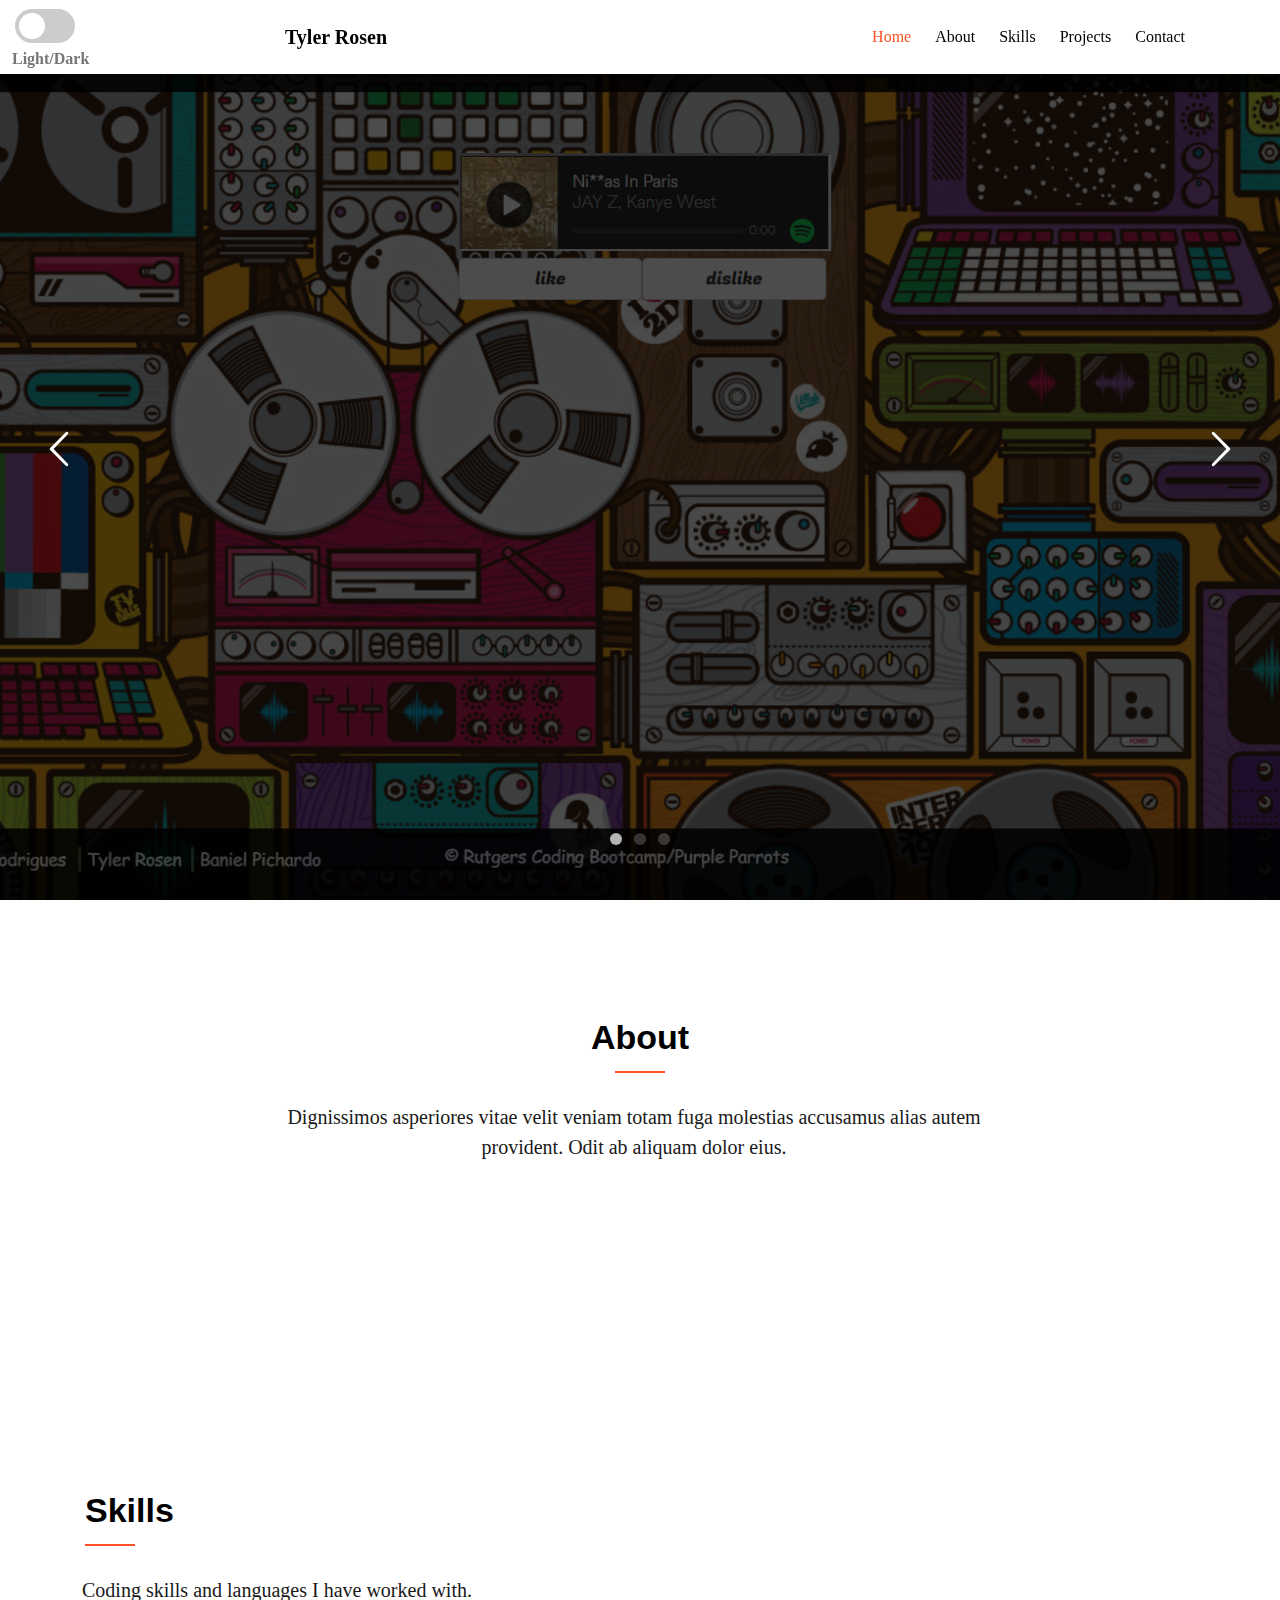
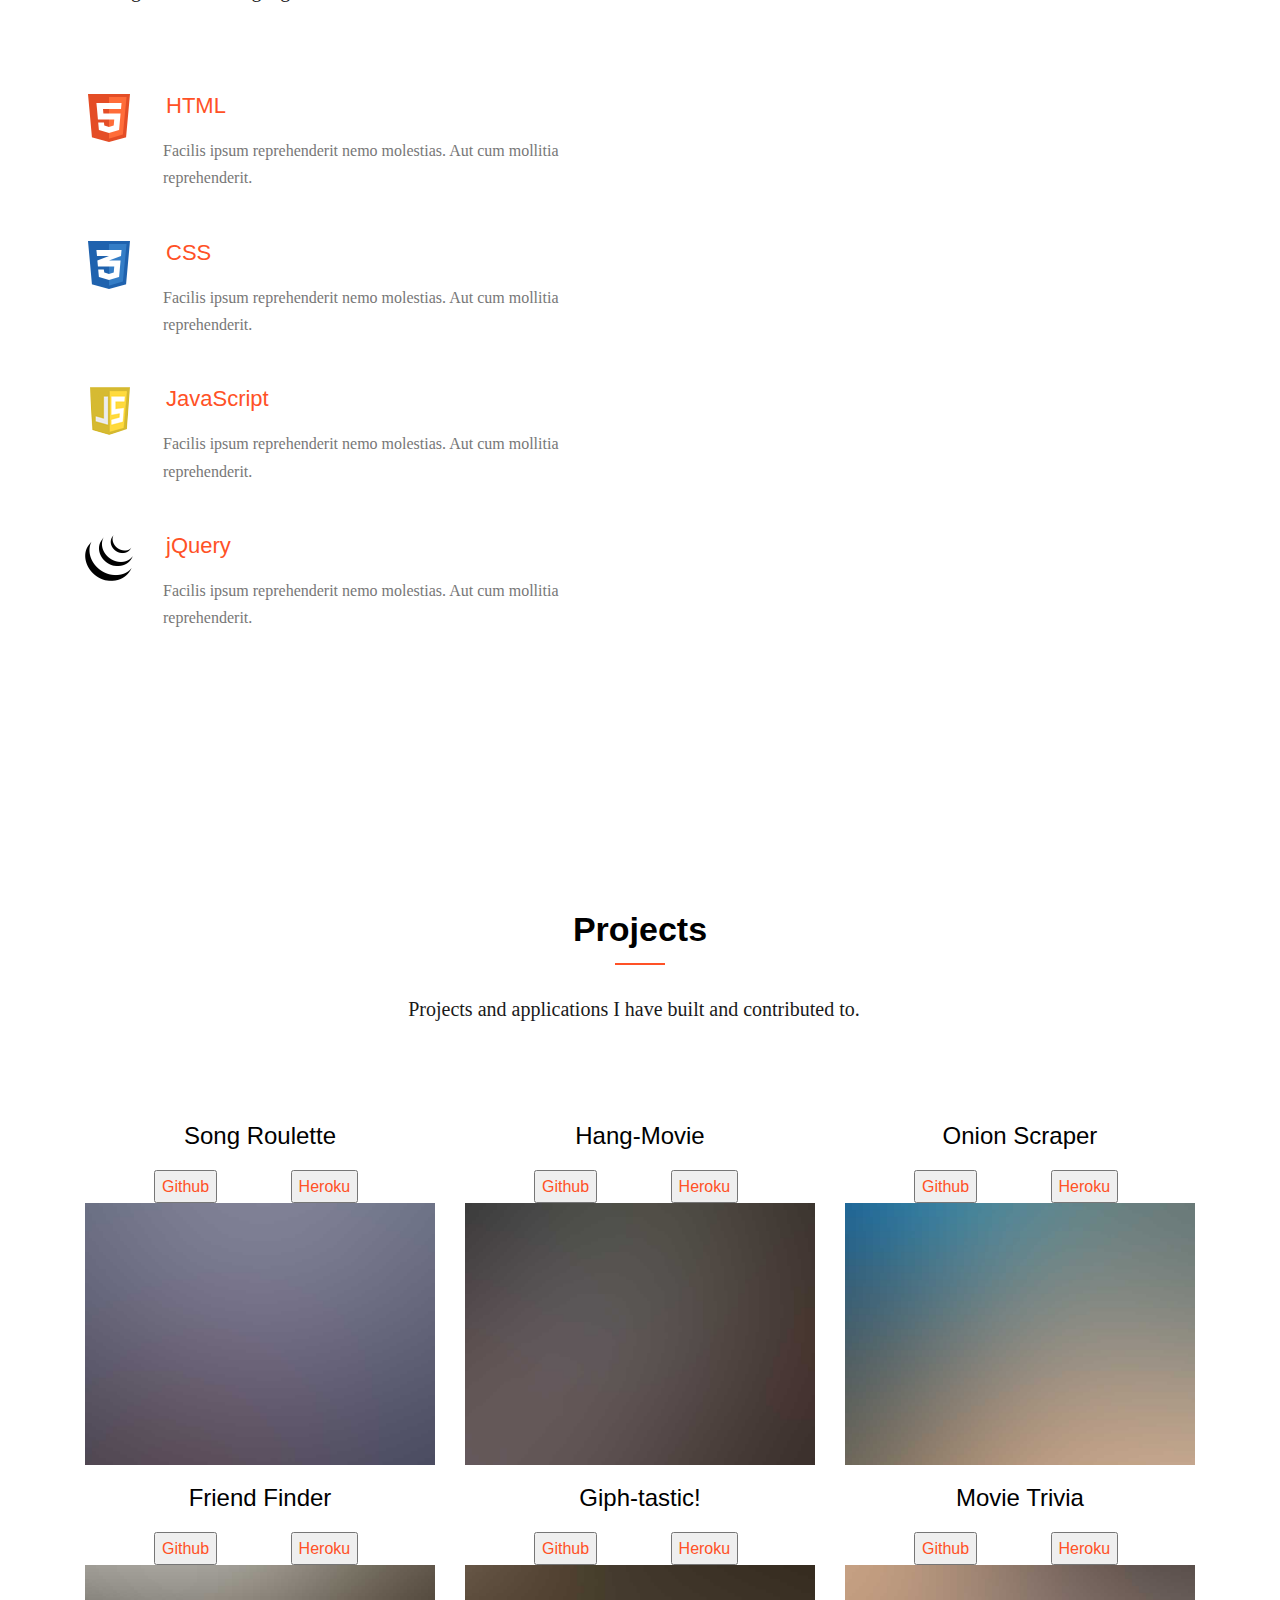
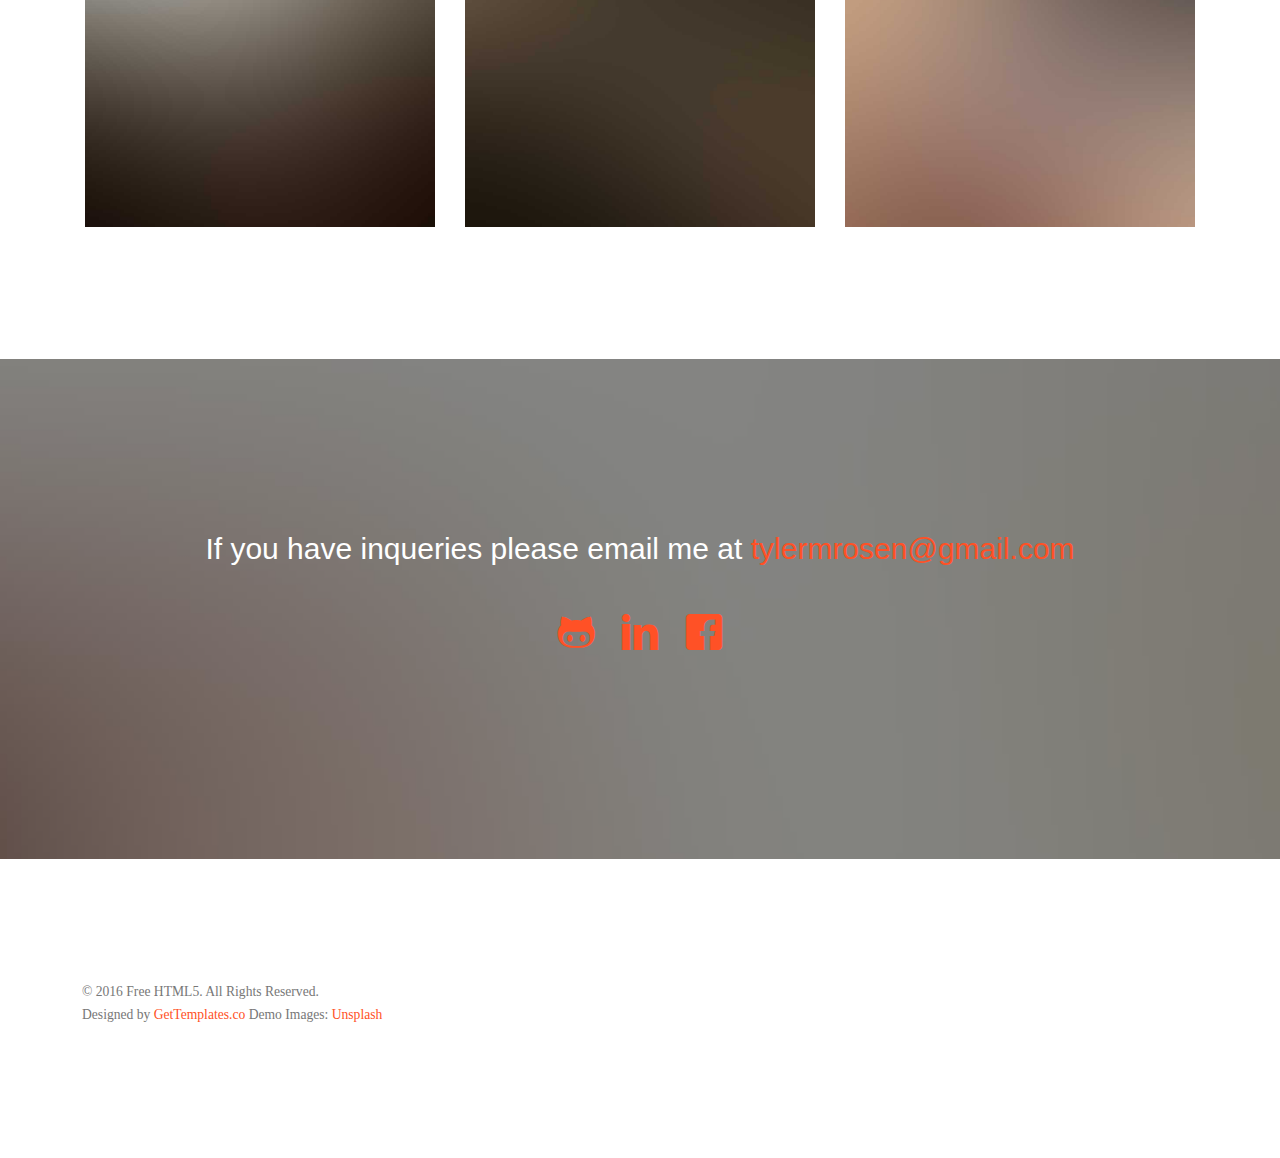
==== commit f0aacc43: "Added buttons for projects" ====
--- a/index.html
+++ b/index.html
@@ -76,7 +76,7 @@
                         <div id="name"><a href="index.html">Tyler Rosen</a></div>
                     </div>
 
-                    <div class="col-sm-2"></div> 
+                    <div class="col-sm-2"></div>
 
                     <div class="col-sm-6  text-right menu-1 main-nav">
                         <ul>
@@ -88,7 +88,7 @@
                         </ul>
                     </div>
 
-                    <!-- ****** Tyler, this is the updated code tk 2017 04 26    end -->                    
+                    <!-- ****** Tyler, this is the updated code tk 2017 04 26    end -->
 
 
                 </div>
@@ -255,50 +255,67 @@
                     </div>
                     <div class="row">
                         <div class="col-md-4">
-                            <a href="images/img_2.jpg" class="gtco-card-item image-popup" title="Project name here.">
-                                <figure>
-                                    <div class="overlay"><i class="ti-plus"></i></div>
+                            <h3 class="projects">Song Roulette</h3>
+                            <a href="images/img_2.jpg" title="Song Roulette">
+                                <!--class="gtco-card-item image-popup"-->
+                                <figure>
+                                    <a href="https://github.com/TylerRosen/Song-Roulette" target="_blank"><button class="github">Github</button></a>
+                                    <a href="https://songroulette.herokuapp.com/" target="_blank"><button class="heroku">Heroku</button></a>
                                     <img src="images/img_2.jpg" alt="Image" class="img-responsive">
                                 </figure>
+                        </div>
+                        <div class="col-md-4">
+                            <h3 class="projects">Hang-Movie</h3>
+                            <a href="images/img_1.jpg" title="Hang-Movie">
+                                <figure>
+                                    <!--<div class="overlay"><i class="ti-plus"></i></div>-->
+                                    <a href="https://github.com/TylerRosen/Hang-Movie" target="_blank"><button class="github">Github</button></a>
+                                    <a href="https://hang-movie.herokuapp.com/" target="_blank"><button class="heroku">Heroku</button></a>
+                                    <img src="images/img_1.jpg" alt="Image" class="img-responsive">
+                                </figure>
                             </a>
                         </div>
                         <div class="col-md-4">
-                            <a href="images/img_1.jpg" class="gtco-card-item image-popup" title="Project name here.">
-                                <figure>
-                                    <div class="overlay"><i class="ti-plus"></i></div>
-                                    <img src="images/img_1.jpg" alt="Image" class="img-responsive">
+                            <h3 class="projects">Onion Scraper</h3>
+                            <a href="images/img_3.jpg" title="Project name here.">
+                                <figure>
+                                    <!--<div class="overlay"><i class="ti-plus"></i></div>-->
+                                    <a href="https://github.com/TylerRosen/news-scrapper" target="_blank"><button class="github">Github</button></a>
+                                    <a href="https://news-scrapping-site.herokuapp.com/" target="_blank"><button class="heroku">Heroku</button></a>
+                                    <img src="images/img_3.jpg" alt="Image" class="img-responsive">
                                 </figure>
                             </a>
                         </div>
-                        <div class="col-md-4">
-                            <a href="images/img_3.jpg" class="gtco-card-item image-popup" title="Project name here.">
-                                <figure>
-                                    <div class="overlay"><i class="ti-plus"></i></div>
-                                    <img src="images/img_3.jpg" alt="Image" class="img-responsive">
+
+                        <div class="col-md-4">
+                            <h3 class="projects">Friend Finder</h3>
+                            <a href="images/img_4.jpg" title="Project name here.">
+                                <figure>
+                                    <!--<div class="overlay"><i class="ti-plus"></i></div>-->
+                                    <a href="https://github.com/TylerRosen/friend-finder" target="_blank"><button class="github">Github</button></a>
+                                    <a href="https://friend-finder-site.herokuapp.com/" target="_blank"><button class="heroku">Heroku</button></a>
+                                    <img src="images/img_4.jpg" alt="Image" class="img-responsive">
                                 </figure>
                             </a>
                         </div>
-
-                        <div class="col-md-4">
-                            <a href="images/img_4.jpg" class="gtco-card-item image-popup" title="Project name here.">
-                                <figure>
-                                    <div class="overlay"><i class="ti-plus"></i></div>
-                                    <img src="images/img_4.jpg" alt="Image" class="img-responsive">
+                        <div class="col-md-4">
+                            <h3 class="projects">Giph-tastic!</h3>
+                            <a href="images/img_5.jpg" title="Project name here.">
+                                <figure>
+                                    <!--<div class="overlay"><i class="ti-plus"></i></div>-->
+                                    <a href="https://github.com/TylerRosen/giphyAPI" target="_blank"><button class="github">Github</button></a>
+                                    <a href="https://giphtastic.herokuapp.com/" target="_blank"><button class="heroku">Heroku</button></a>
+                                    <img src="images/img_5.jpg" alt="Image" class="img-responsive">
                                 </figure>
                             </a>
                         </div>
                         <div class="col-md-4">
-                            <a href="images/img_5.jpg" class="gtco-card-item image-popup" title="Project name here.">
-                                <figure>
-                                    <div class="overlay"><i class="ti-plus"></i></div>
-                                    <img src="images/img_5.jpg" alt="Image" class="img-responsive">
-                                </figure>
-                            </a>
-                        </div>
-                        <div class="col-md-4">
-                            <a href="images/img_6.jpg" class="gtco-card-item image-popup" title="Project name here.">
-                                <figure>
-                                    <div class="overlay"><i class="ti-plus"></i></div>
+                            <h3 class="projects">Movie Trivia</h3>
+                            <a href="images/img_6.jpg" title="Project name here.">
+                                <figure>
+                                    <!--<div class="overlay"><i class="ti-plus"></i></div>-->
+                                    <a href="https://movie-trivia.herokuapp.com/" target="_blank"><button class="github">Github</button></a>
+                                    <a href="https://movie-trivia.herokuapp.com/" target="_blank"><button class="heroku">Heroku</button></a>
                                     <img src="images/img_6.jpg" alt="Image" class="img-responsive">
                                 </figure>
                             </a>
--- a/css/style-white.css
+++ b/css/style-white.css
@@ -194,6 +194,15 @@
 .buttons {
     position: fixed;
     left: 10px;
+}
+
+.projects {
+    text-align: center;
+}
+
+.github,
+.heroku {
+    margin-left: 69px;
 }
 
 @media screen and (max-width: 768px) {
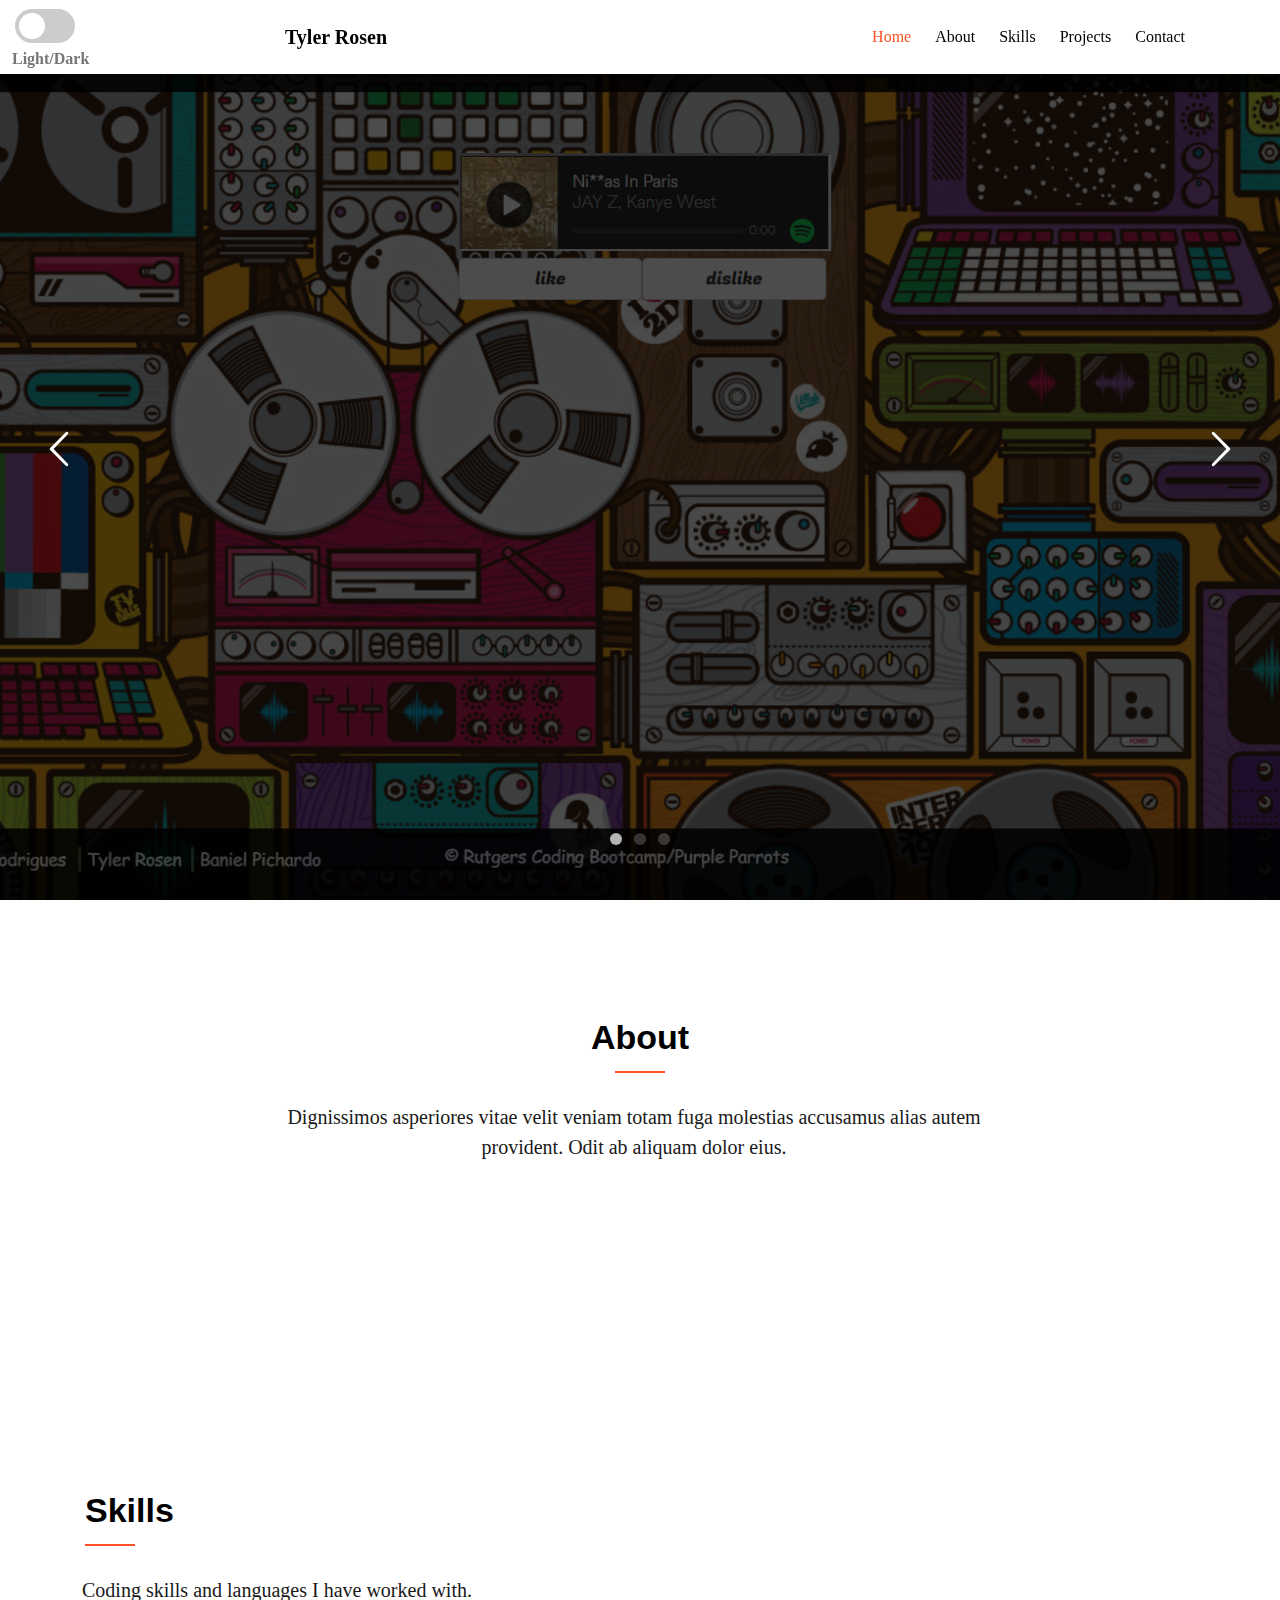
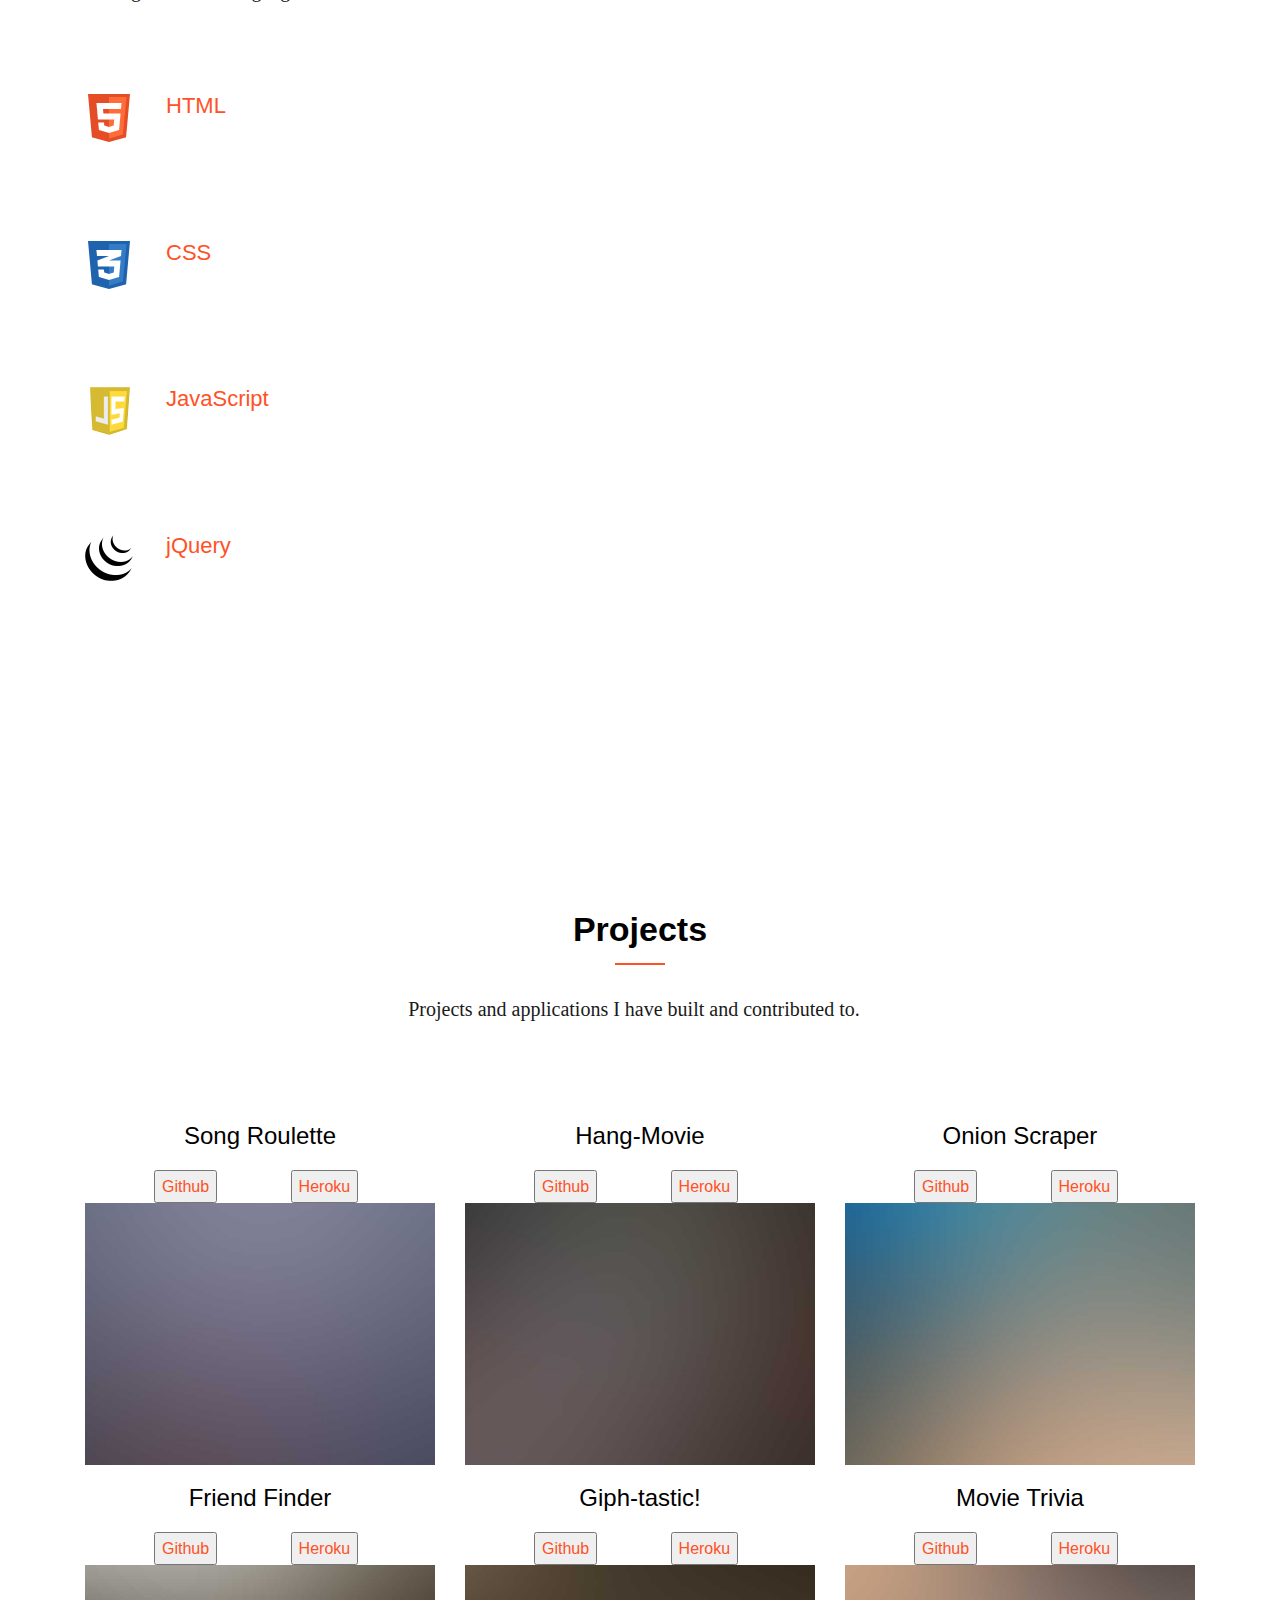
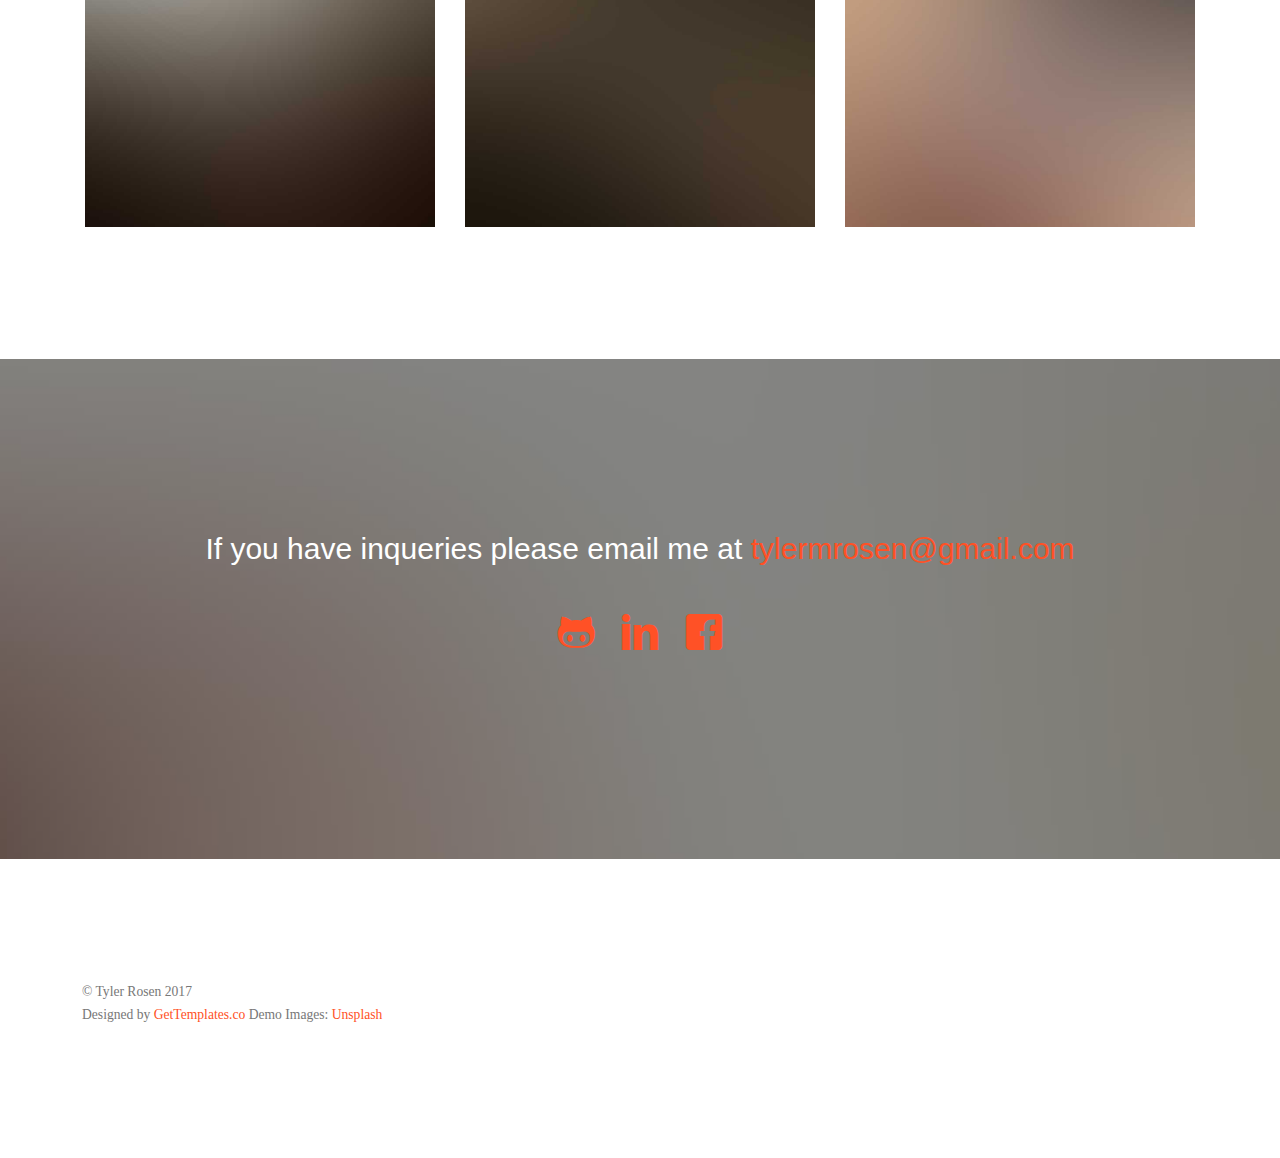
==== commit dbb2c9a2: "Dummy text hidden" ====
--- a/index.html
+++ b/index.html
@@ -168,7 +168,7 @@
                                         <img src="images/icons/html-5.png" id="html" alt="HTML">
                                         <div class="feature-copy">
                                             <h3>HTML</h3>
-                                            <p>Facilis ipsum reprehenderit nemo molestias. Aut cum mollitia reprehenderit.</p>
+                                            <p class="space">Facilis ipsum reprehenderit nemo molestias. Aut cum mollitia reprehenderit.</p>
                                         </div>
                                     </div>
                                 </div>
@@ -177,7 +177,7 @@
                                         <img src="images/icons/css.png" id="css" alt="CSS">
                                         <div class="feature-copy">
                                             <h3>CSS</h3>
-                                            <p>Facilis ipsum reprehenderit nemo molestias. Aut cum mollitia reprehenderit.</p>
+                                            <p class="space">Facilis ipsum reprehenderit nemo molestias. Aut cum mollitia reprehenderit.</p>
                                         </div>
                                     </div>
                                 </div>
@@ -186,7 +186,7 @@
                                         <img src="images/icons/javascript.png" id="javascript" alt="JS">
                                         <div class="feature-copy">
                                             <h3>JavaScript</h3>
-                                            <p>Facilis ipsum reprehenderit nemo molestias. Aut cum mollitia reprehenderit.</p>
+                                            <p class="space">Facilis ipsum reprehenderit nemo molestias. Aut cum mollitia reprehenderit.</p>
                                         </div>
                                     </div>
                                 </div>
@@ -195,7 +195,7 @@
                                         <img src="images/icons/jquery.png" id="jquery" alt="JQ">
                                         <div class="feature-copy">
                                             <h3>jQuery</h3>
-                                            <p>Facilis ipsum reprehenderit nemo molestias. Aut cum mollitia reprehenderit.</p>
+                                            <p class="space">Facilis ipsum reprehenderit nemo molestias. Aut cum mollitia reprehenderit.</p>
                                         </div>
                                     </div>
                                 </div>
@@ -208,7 +208,7 @@
                                         <img src="images/icons/mysql.png" id="mysql" alt="mySQL">
                                         <div class="feature-copy">
                                             <h3>MySQL</h3>
-                                            <p>Facilis ipsum reprehenderit nemo molestias. Aut cum mollitia reprehenderit.</p>
+                                            <p class="space">Facilis ipsum reprehenderit nemo molestias. Aut cum mollitia reprehenderit.</p>
                                         </div>
                                     </div>
                                 </div>
@@ -217,7 +217,7 @@
                                         <img src="images/icons/mongodb.png" id="mongo" alt="MongoDB">
                                         <div class="feature-copy">
                                             <h3>MongoDB</h3>
-                                            <p>Facilis ipsum reprehenderit nemo molestias. Aut cum mollitia reprehenderit.</p>
+                                            <p class="space">Facilis ipsum reprehenderit nemo molestias. Aut cum mollitia reprehenderit.</p>
                                         </div>
                                     </div>
                                 </div>
@@ -226,7 +226,7 @@
                                         <img src="images/icons/node.png" id="node" alt="Node.js">
                                         <div class="feature-copy">
                                             <h3>Node.js</h3>
-                                            <p>Facilis ipsum reprehenderit nemo molestias. Aut cum mollitia reprehenderit.</p>
+                                            <p class="space">Facilis ipsum reprehenderit nemo molestias. Aut cum mollitia reprehenderit.</p>
                                         </div>
                                     </div>
                                 </div>
@@ -235,7 +235,7 @@
                                         <img src="images/icons/git.png" id="git" alt="Git">
                                         <div class="feature-copy">
                                             <h3>Git</h3>
-                                            <p>Facilis ipsum reprehenderit nemo molestias. Aut cum mollitia reprehenderit.</p>
+                                            <p class="space">Facilis ipsum reprehenderit nemo molestias. Aut cum mollitia reprehenderit.</p>
                                         </div>
                                     </div>
                                 </div>
@@ -354,7 +354,7 @@
                     <div class="row copyright">
                         <div class="col-md-12">
                             <p class="pull-left">
-                                <small class="block">&copy; 2016 Free HTML5. All Rights Reserved.</small>
+                                <small class="block">&copy; Tyler Rosen 2017</small>
                                 <small class="block">Designed by <a href="http://gettemplates.co/" target="_blank">GetTemplates.co</a> Demo Images: <a href="http://unsplash.co/" target="_blank">Unsplash</a></small>
                             </p>
                             <!--<p class="pull-right">
--- a/css/style-white.css
+++ b/css/style-white.css
@@ -1186,6 +1186,10 @@
     display: inline-block;
     zoom: 1;
     *display: inline;
+}
+
+.space {
+    visibility: hidden;
 }
 
 @media screen and (max-width: 768px) {
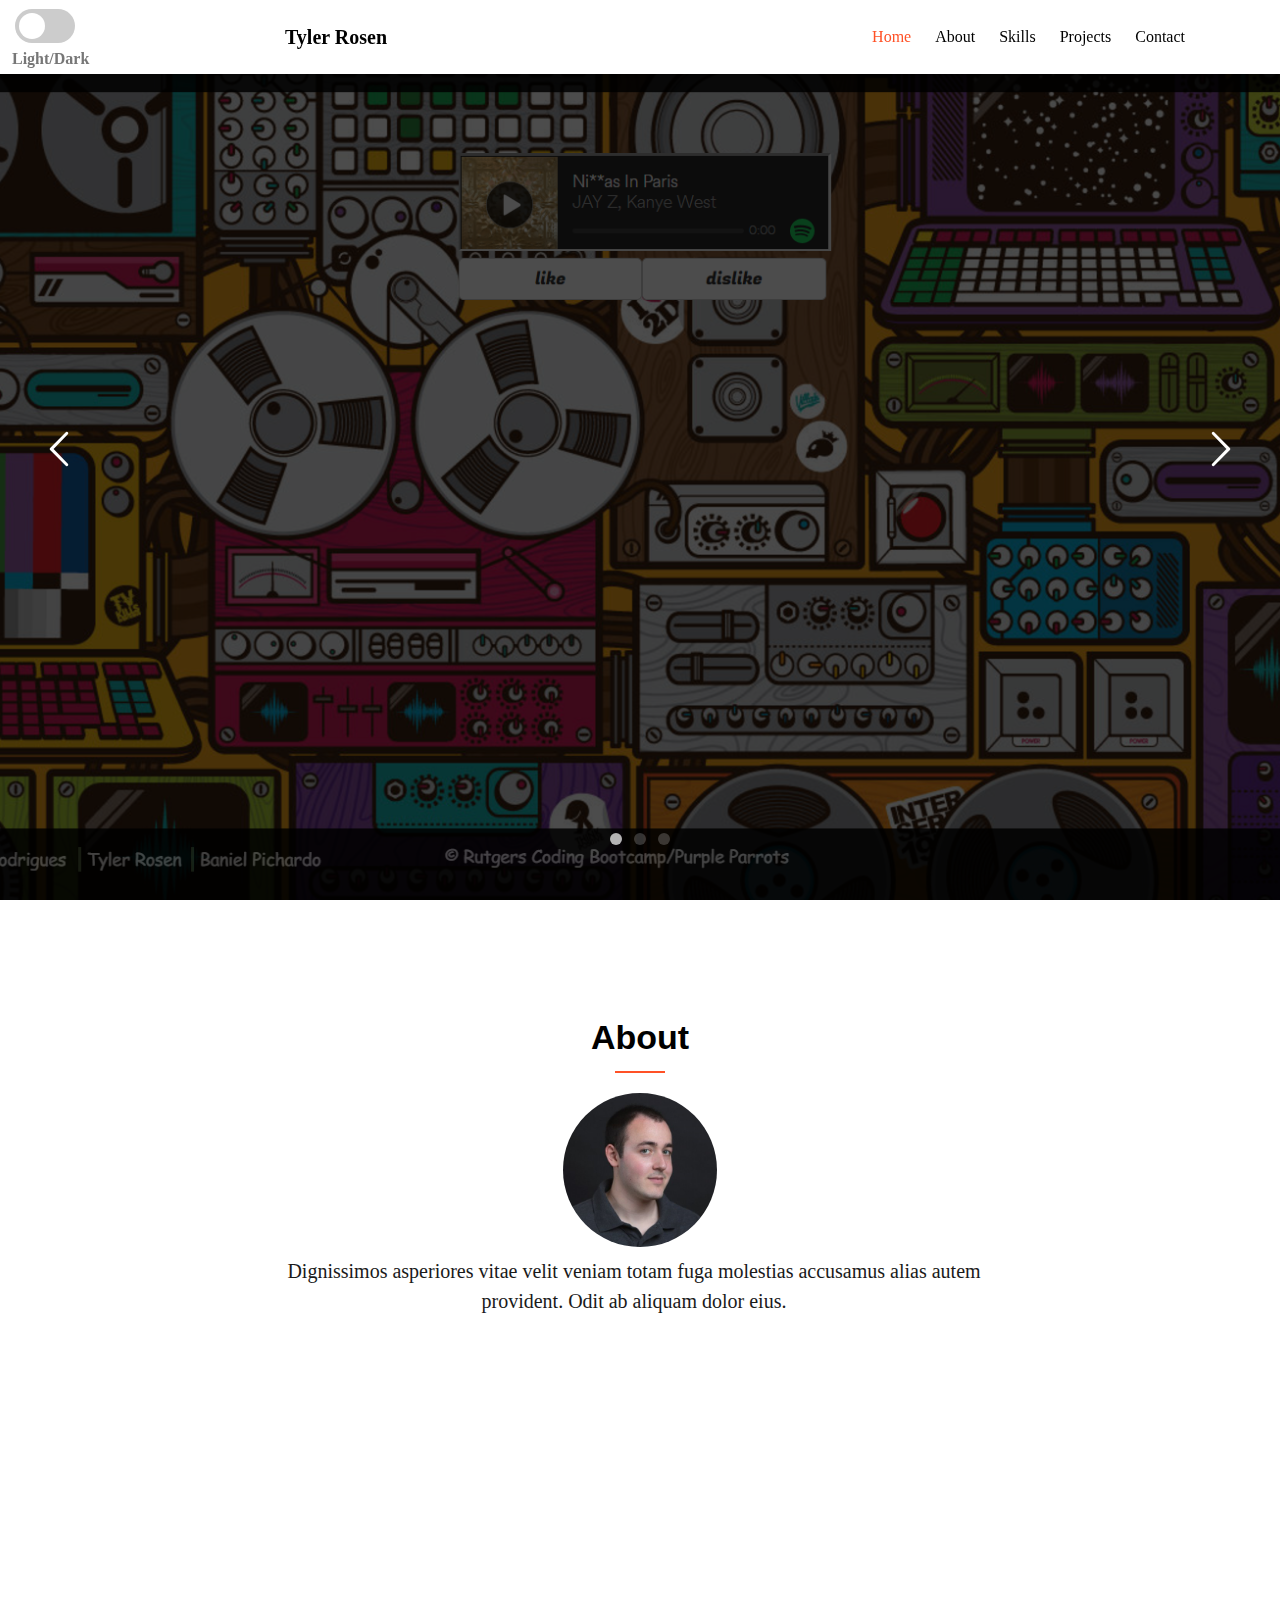
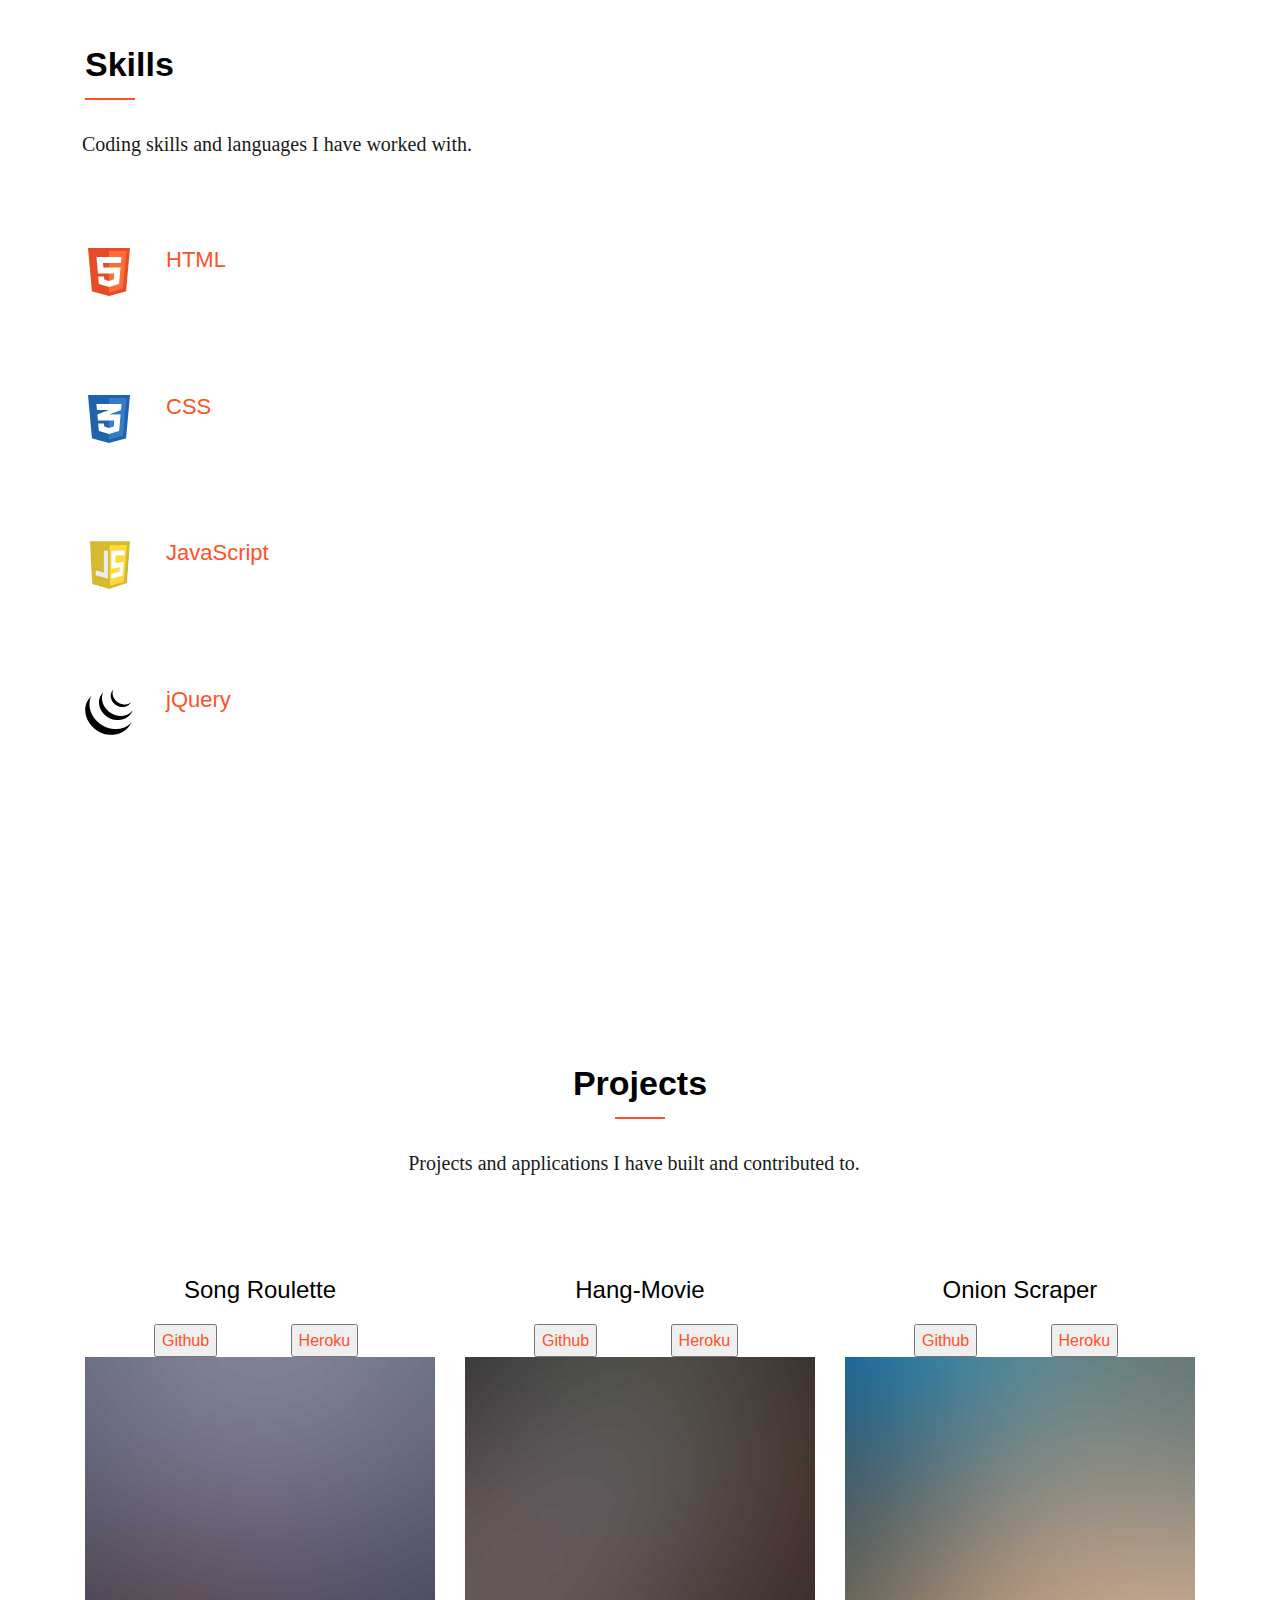
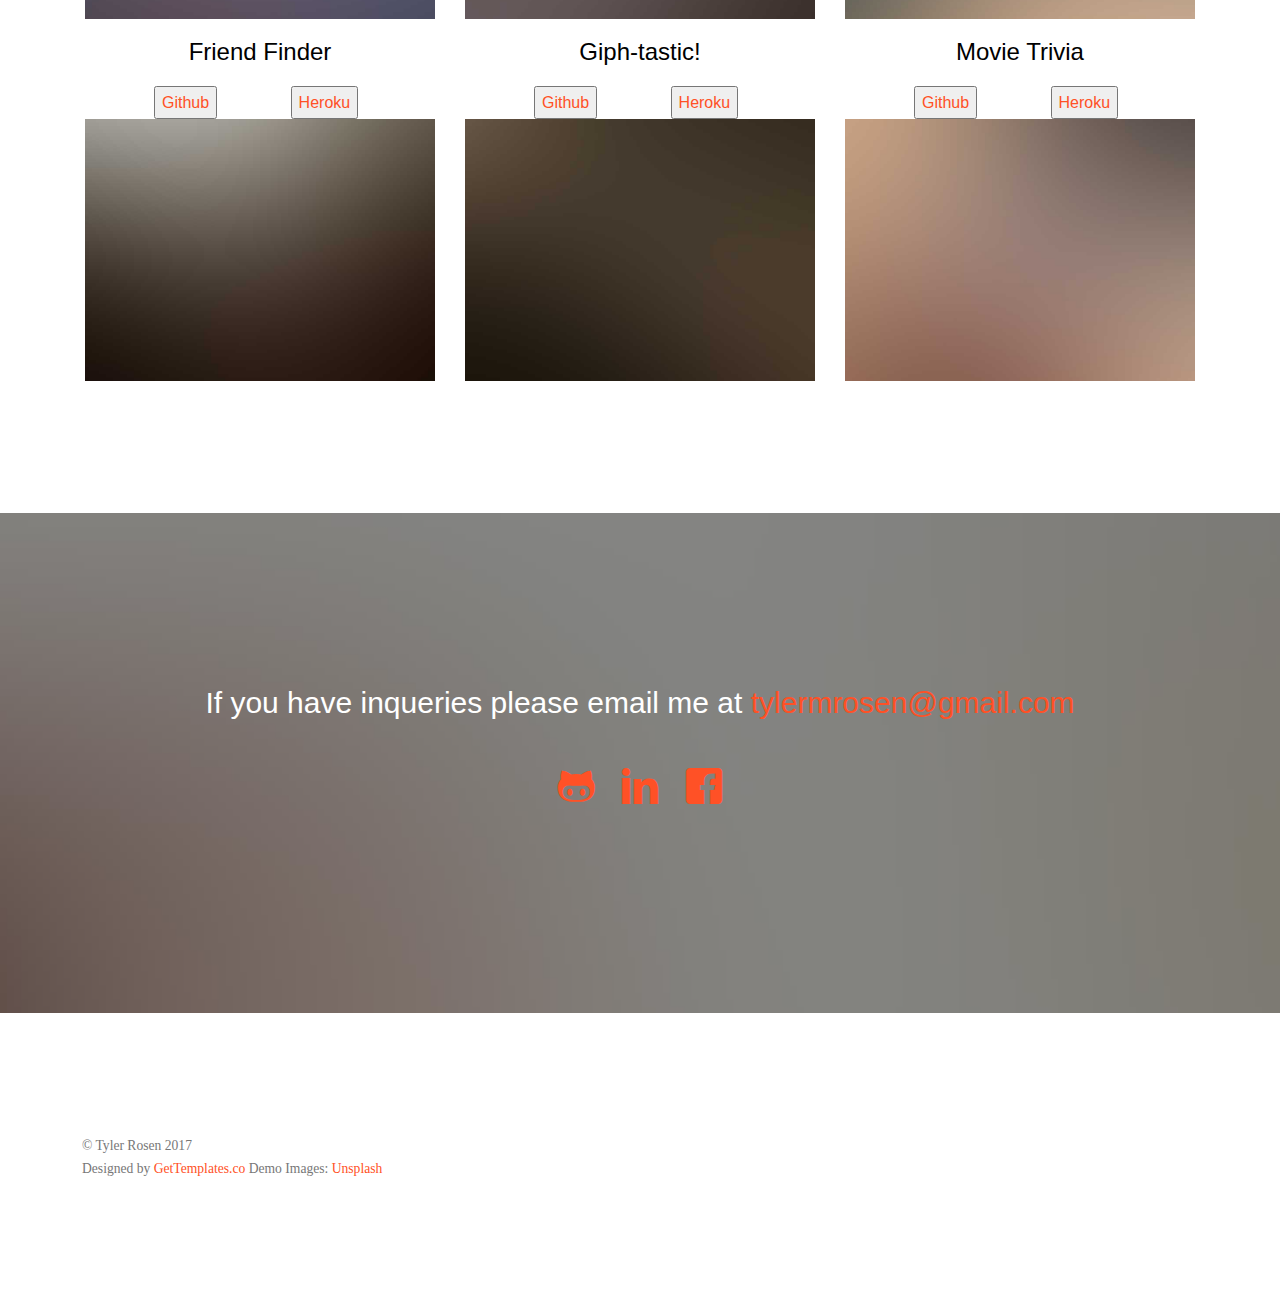
==== commit 18361862: "Added portrait" ====
--- a/index.html
+++ b/index.html
@@ -104,7 +104,7 @@
                         <div class="container">
                             <div class="col-md-10 col-md-offset-1 text-center js-fullheight slider-text">
                                 <div class="slider-text-inner">
-                                    <h2>Song Roulette.</h2>
+                                    <h2>Song Roulette</h2>
                                     <p><a href="https://songroulette.herokuapp.com/" target="_blank" class="btn btn-primary btn-lg">View</a></p>
                                 </div>
                             </div>
@@ -126,7 +126,7 @@
                         <div class="container">
                             <div class="col-md-10 col-md-offset-1 text-center js-fullheight slider-text">
                                 <div class="slider-text-inner">
-                                    <h2>Fantasizer</h2>
+                                    <h2>Fan-tasize</h2>
                                     <!--<p><a href=insert link to project target="_blank" class="btn btn-primary btn-lg">View</a></p>-->
                                 </div>
                             </div>
@@ -141,6 +141,8 @@
                 <div class="row">
                     <div class="col-md-8 col-md-offset-2 text-center gtco-heading">
                         <h2>About</h2>
+                        <img src="images/portrait.jpg" class="portrait" alt="Edit photo">
+
                         <p>Dignissimos asperiores vitae velit veniam totam fuga molestias accusamus alias autem provident. Odit ab aliquam dolor eius.</p>
                     </div>
                 </div>
@@ -335,9 +337,9 @@
                                     <h3>If you have inqueries please email me at <a href="#">tylermrosen@gmail.com</a></h3>
                                     <p class="pull-right">
                                         <ul class="gtco-social-icons pull-right">
-                                            <li><a href="https://github.com/TylerRosen"><i class="icon-github"></i></a></li>
-                                            <li><a href="https://www.linkedin.com/in/tyler-rosen-37733268/"><i class="icon-linkedin"></i></a></li>
-                                            <li><a href="#"><i class="icon-facebook"></i></a></li>
+                                            <li><a href="https://github.com/TylerRosen" target="_blank"><i class="icon-github"></i></a></li>
+                                            <li><a href="https://www.linkedin.com/in/tyler-rosen-37733268/" target="_blank"><i class="icon-linkedin"></i></a></li>
+                                            <li><a href="#"><i class="icon-facebook" target="_blank"></i></a></li>
                                         </ul>
                                     </p>
                                 </div>
--- a/css/style-white.css
+++ b/css/style-white.css
@@ -189,6 +189,13 @@
 #node,
 #git {
     position: relative;
+}
+
+.portrait {
+    height: 154px;
+    width: 154px;
+    border-radius: 50%;
+    border-color: white;
 }
 
 .buttons {
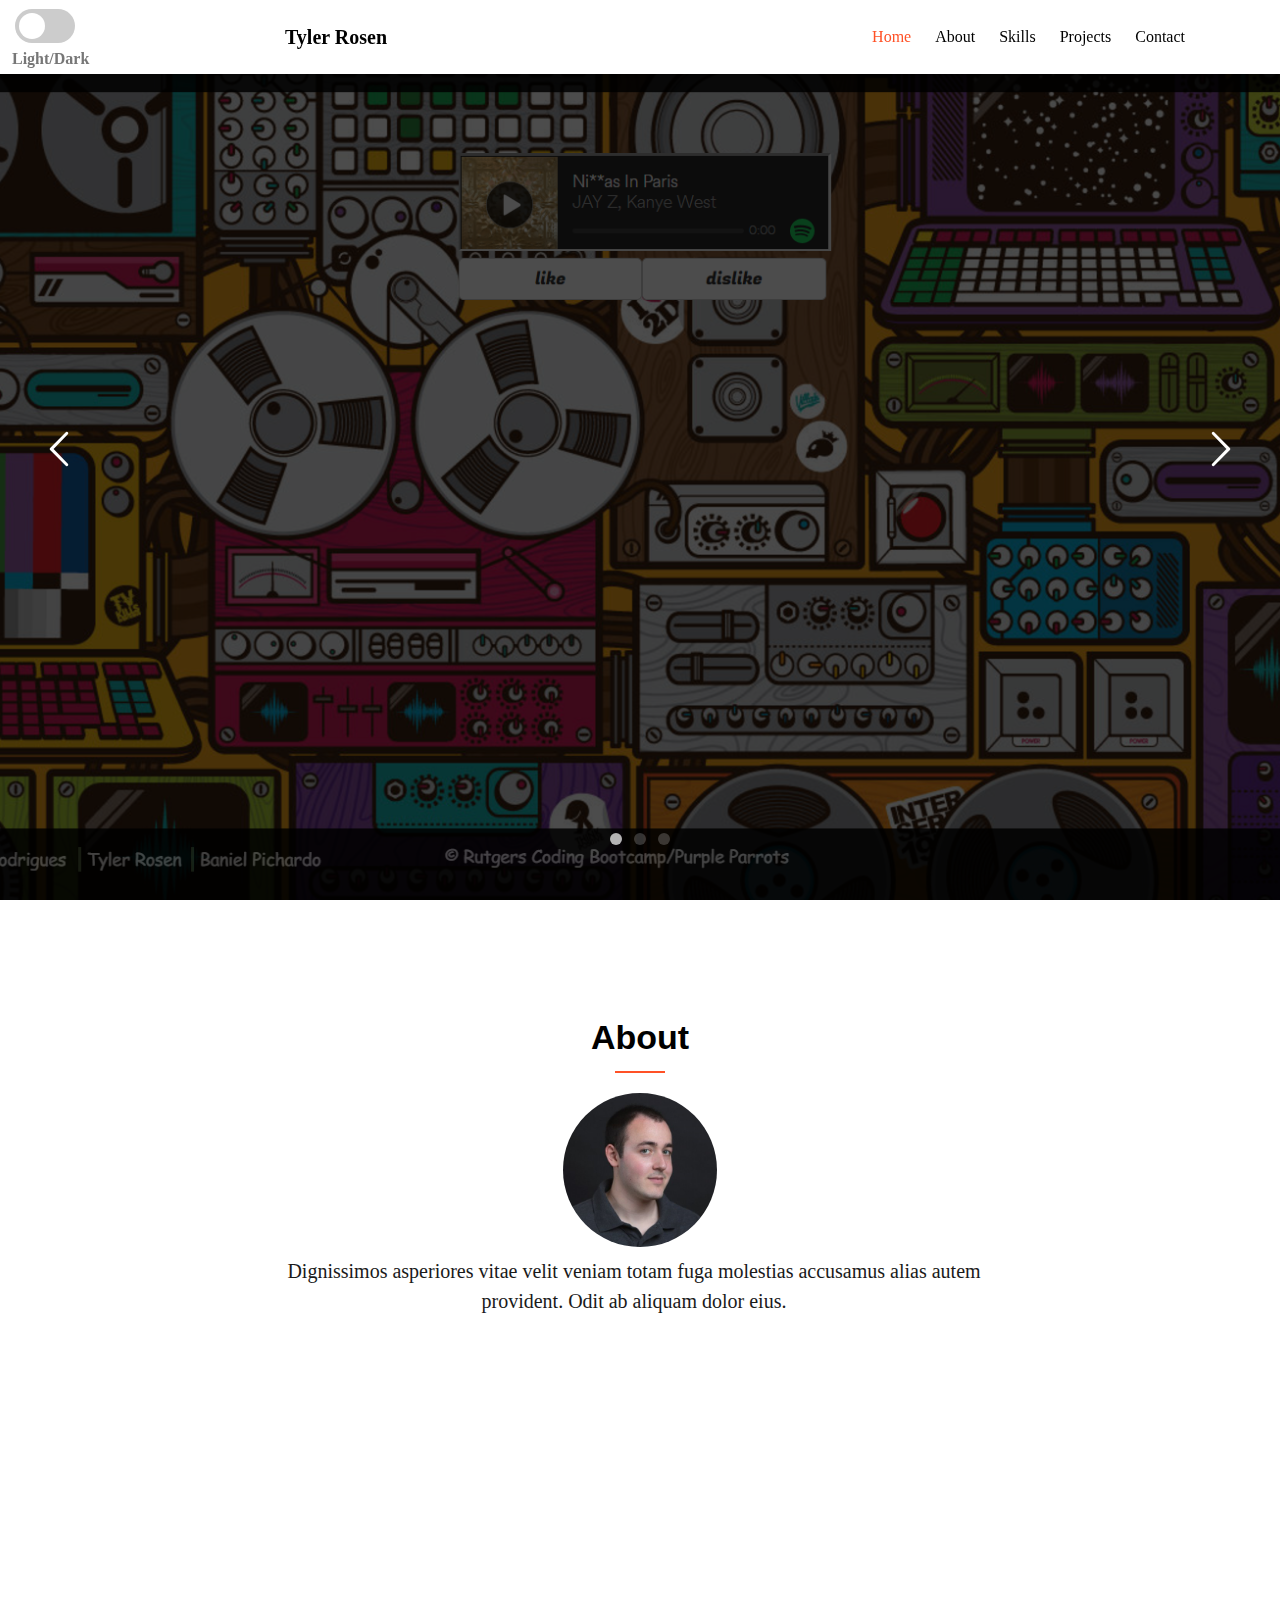
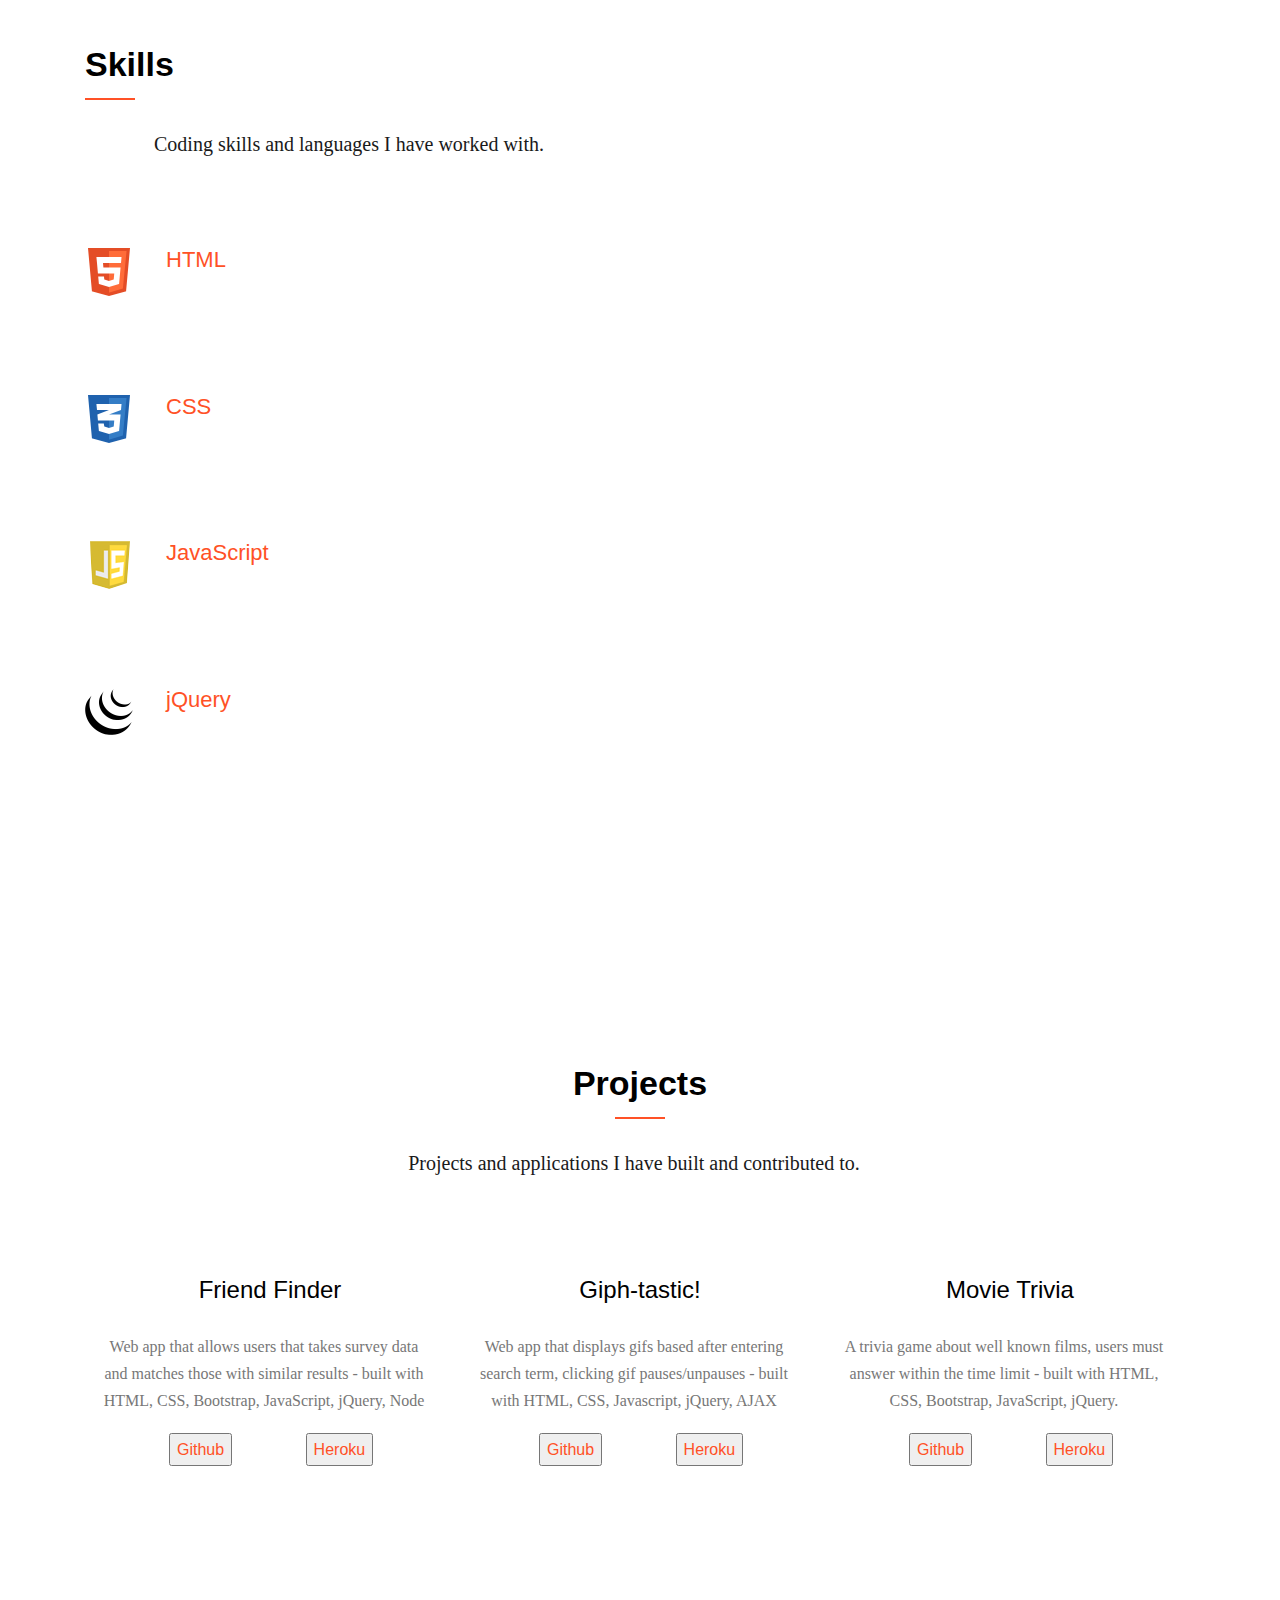
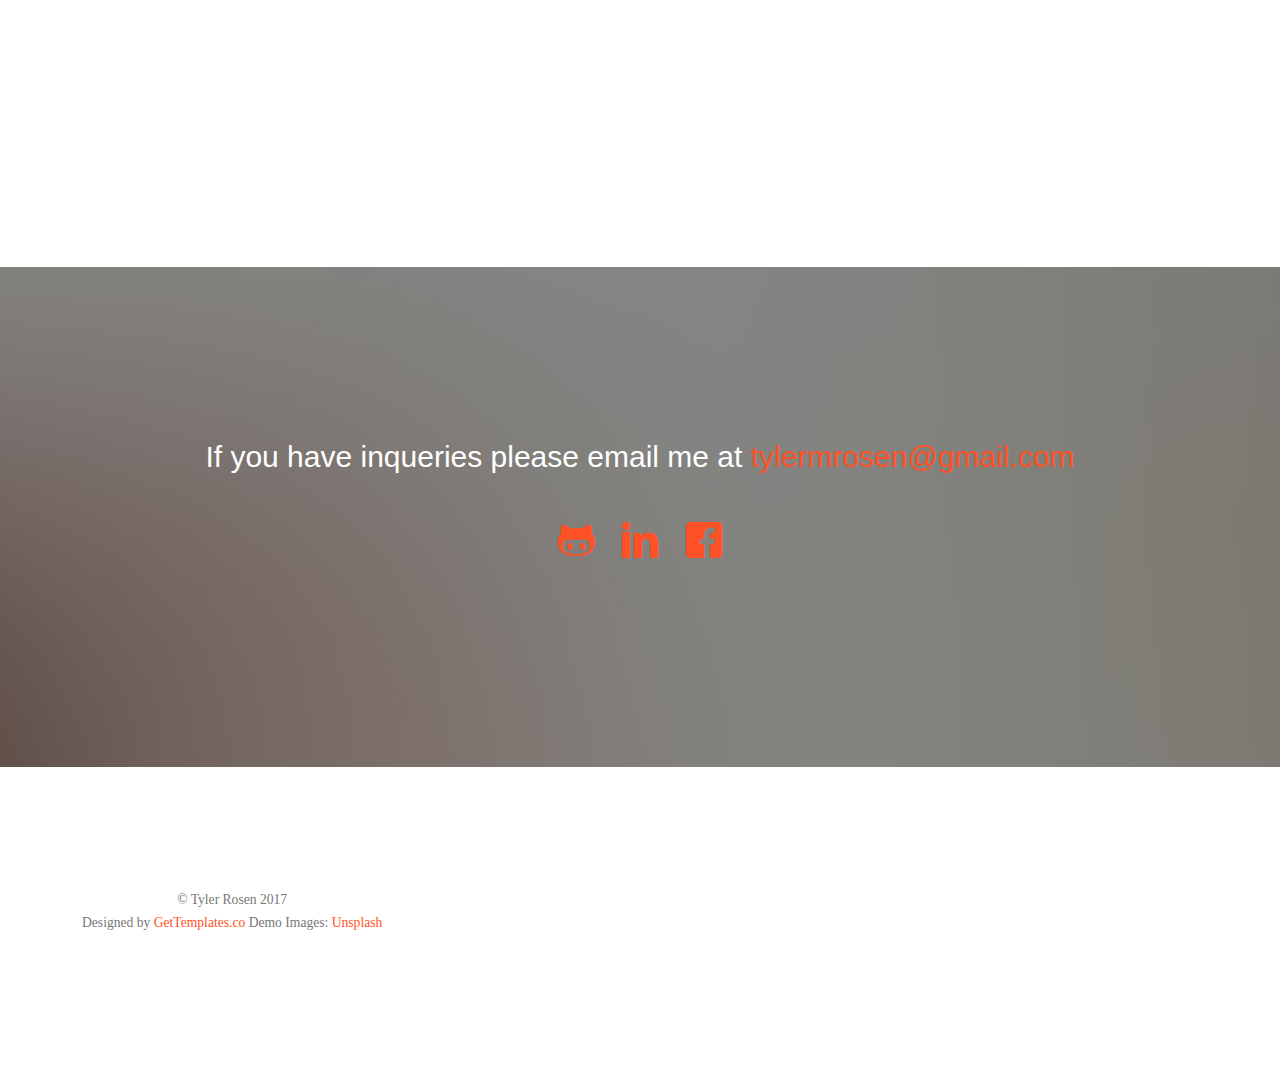
==== commit a33c53a7: "Formating changes" ====
--- a/index.html
+++ b/index.html
@@ -12,7 +12,8 @@
     <title>Tyler Rosen Portfolio</title>
     <meta name="viewport" content="width=device-width, initial-scale=1">
     <meta name="description" content="Free HTML5 Website Template by gettemplates.co" />
-    <meta name="keywords" content="free website templates, free html5, free template, free bootstrap, free website template, html5, css3, mobile first, responsive" />
+    <meta name="keywords" content="free website templates, free html5, free template, free bootstrap, free website template, html5, css3, mobile first, responsive"
+    />
     <meta name="author" content="gettemplates.co" />
 
     <!-- Facebook and Twitter integration -->
@@ -110,7 +111,7 @@
                             </div>
                         </div>
                     </li>
-                    <li style="background-image: url(images/hang-movie.PNG);">
+                    <li style="background-image: url(images/hang-movie.PNG)">
                         <div class="overlay"></div>
                         <div class="container">
                             <div class="col-md-10 col-md-offset-1 text-center js-fullheight slider-text">
@@ -121,7 +122,7 @@
                             </div>
                         </div>
                     </li>
-                    <li style="background-image: url(images/img_bg_3.jpg);">
+                    <li style="background-image: url(images/img_bg_3.jpg)">
                         <div class="overlay"></div>
                         <div class="container">
                             <div class="col-md-10 col-md-offset-1 text-center js-fullheight slider-text">
@@ -143,7 +144,8 @@
                         <h2>About</h2>
                         <img src="images/portrait.jpg" class="portrait" alt="Edit photo">
 
-                        <p>Dignissimos asperiores vitae velit veniam totam fuga molestias accusamus alias autem provident. Odit ab aliquam dolor eius.</p>
+                        <p>Dignissimos asperiores vitae velit veniam totam fuga molestias accusamus alias autem provident. Odit
+                            ab aliquam dolor eius.</p>
                     </div>
                 </div>
             </div>
@@ -255,77 +257,94 @@
                             <p>Projects and applications I have built and contributed to.</p>
                         </div>
                     </div>
-                    <div class="row">
-                        <div class="col-md-4">
-                            <h3 class="projects">Song Roulette</h3>
-                            <a href="images/img_2.jpg" title="Song Roulette">
-                                <!--class="gtco-card-item image-popup"-->
-                                <figure>
-                                    <a href="https://github.com/TylerRosen/Song-Roulette" target="_blank"><button class="github">Github</button></a>
-                                    <a href="https://songroulette.herokuapp.com/" target="_blank"><button class="heroku">Heroku</button></a>
-                                    <img src="images/img_2.jpg" alt="Image" class="img-responsive">
-                                </figure>
-                        </div>
-                        <div class="col-md-4">
-                            <h3 class="projects">Hang-Movie</h3>
-                            <a href="images/img_1.jpg" title="Hang-Movie">
-                                <figure>
-                                    <!--<div class="overlay"><i class="ti-plus"></i></div>-->
-                                    <a href="https://github.com/TylerRosen/Hang-Movie" target="_blank"><button class="github">Github</button></a>
-                                    <a href="https://hang-movie.herokuapp.com/" target="_blank"><button class="heroku">Heroku</button></a>
-                                    <img src="images/img_1.jpg" alt="Image" class="img-responsive">
-                                </figure>
-                            </a>
-                        </div>
-                        <div class="col-md-4">
-                            <h3 class="projects">Onion Scraper</h3>
-                            <a href="images/img_3.jpg" title="Project name here.">
-                                <figure>
-                                    <!--<div class="overlay"><i class="ti-plus"></i></div>-->
-                                    <a href="https://github.com/TylerRosen/news-scrapper" target="_blank"><button class="github">Github</button></a>
-                                    <a href="https://news-scrapping-site.herokuapp.com/" target="_blank"><button class="heroku">Heroku</button></a>
-                                    <img src="images/img_3.jpg" alt="Image" class="img-responsive">
-                                </figure>
-                            </a>
-                        </div>
-
-                        <div class="col-md-4">
+
+                     <div class="col-md-4">
                             <h3 class="projects">Friend Finder</h3>
-                            <a href="images/img_4.jpg" title="Project name here.">
+                            <!--<a href="images/img_4.jpg" title="Project name here.">-->
+                            <p>Web app that allows users that takes survey data and matches those with similar results - built with HTML, CSS, Bootstrap, JavaScript, jQuery,
+                                Node
+                            </p>
                                 <figure>
                                     <!--<div class="overlay"><i class="ti-plus"></i></div>-->
                                     <a href="https://github.com/TylerRosen/friend-finder" target="_blank"><button class="github">Github</button></a>
-                                    <a href="https://friend-finder-site.herokuapp.com/" target="_blank"><button class="heroku">Heroku</button></a>
-                                    <img src="images/img_4.jpg" alt="Image" class="img-responsive">
-                                </figure>
-                            </a>
+                            <a href="https://friend-finder-site.herokuapp.com/" target="_blank"><button class="heroku">Heroku</button></a>
+
+                            <!--<img src="images/img_4.jpg" alt="Image" class="img-responsive">-->
+                            </figure>
+                            <!--</a>-->
                         </div>
                         <div class="col-md-4">
                             <h3 class="projects">Giph-tastic!</h3>
-                            <a href="images/img_5.jpg" title="Project name here.">
+                            <!--<a href="images/img_5.jpg" title="Project name here.">-->
+                            <p>Web app that displays gifs based after entering search term, clicking gif pauses/unpauses - built with HTML, CSS, Javascript, jQuery, AJAX</p>
                                 <figure>
                                     <!--<div class="overlay"><i class="ti-plus"></i></div>-->
                                     <a href="https://github.com/TylerRosen/giphyAPI" target="_blank"><button class="github">Github</button></a>
-                                    <a href="https://giphtastic.herokuapp.com/" target="_blank"><button class="heroku">Heroku</button></a>
-                                    <img src="images/img_5.jpg" alt="Image" class="img-responsive">
-                                </figure>
-                            </a>
+                            <a href="https://giphtastic.herokuapp.com/" target="_blank"><button class="heroku">Heroku</button></a>
+
+                            <!--<img src="images/img_5.jpg" alt="Image" class="img-responsive">-->
+                            </figure>
+                            <!--</a>-->
                         </div>
                         <div class="col-md-4">
                             <h3 class="projects">Movie Trivia</h3>
-                            <a href="images/img_6.jpg" title="Project name here.">
+                            <!--<a href="images/img_6.jpg" title="Project name here."> -->
+                            <p>A trivia game about well known films, users must answer within the time limit - built with HTML, CSS, Bootstrap, JavaScript, jQuery.</p>
                                 <figure>
                                     <!--<div class="overlay"><i class="ti-plus"></i></div>-->
                                     <a href="https://movie-trivia.herokuapp.com/" target="_blank"><button class="github">Github</button></a>
-                                    <a href="https://movie-trivia.herokuapp.com/" target="_blank"><button class="heroku">Heroku</button></a>
-                                    <img src="images/img_6.jpg" alt="Image" class="img-responsive">
-                                </figure>
-                            </a>
-                        </div>
-
-                    </div>
-                </div>
-            </div>
+                            <a href="https://movie-trivia.herokuapp.com/" target="_blank"><button class="heroku">Heroku</button></a>
+
+                            <!--<img src="images/img_6.jpg" alt="Image" class="img-responsive">-->
+                            </figure>
+                            <!--</a>-->
+                        </div>
+
+                    <!--<div class="row">
+                        <div class="col-md-4">
+                            <h3 class="projects">Song Roulette</h3>
+                            <a href="images/img_2.jpg" title="Song Roulette"></a>
+                            <p>A spotify based application that allows users to like/dislike songs - using HTML, CSS, Bootstrap, Highcharts, Javascript, JQuery, Firebase, AJAX, API's</p>
+                            <!--class="gtco-card-item image-popup"-->
+                            <!--<figure>
+                                <a href="https://github.com/TylerRosen/Song-Roulette" target="_blank"><button class="github">Github</button></a>
+                                <a href="https://songroulette.herokuapp.com/" target="_blank"><button class="heroku">Heroku</button></a>-->
+
+                                <!--<img src="images/img_2.jpg" alt="Image" class="img-responsive">-->
+                            <!--</figure>
+                        </div>
+                        <div class="col-md-4">
+                            <h3 class="projects">Hang-Movie</h3>-->
+                            <!--<a href="images/img_1.jpg" title="Hang-Movie">-->
+                                <!--<p>A hangman game that uses famous movie quotes - built with HTML, CSS, Javascript, jQuery, Handlebars, Express, MySQL.</p>
+                                <figure>-->
+                                    <!--<div class="overlay"><i class="ti-plus"></i></div>-->
+                                    <!--<a href="https://github.com/TylerRosen/Hang-Movie" target="_blank"><button class="github">Github</button></a>
+                                    <a href="https://hang-movie.herokuapp.com/" target="_blank"><button class="heroku">Heroku</button></a>-->
+
+                                    <!--<img src="images/img_1.jpg" alt="Image" class="img-responsive">-->
+                                <!--</figure>-->
+                            <!--</a>-->
+                        <!--</div>
+                        <div class="col-md-4">
+                            <h3 class="projects">Onion Scraper</h3>-->
+                            <!--<a href="images/img_3.jpg" title="Project name here.">-->
+                            <!--<p>Facilis ipsum reprehenderit nemo molestias. Aut cum mollitia reprehenderit.</p>
+                                <figure>-->
+                                    <!--<div class="overlay"><i class="ti-plus"></i></div>-->
+                                    <!--<a href="https://github.com/TylerRosen/news-scrapper" target="_blank"><button class="github">Github</button></a>
+                            <a href="https://news-scrapping-site.herokuapp.com/" target="_blank"><button class="heroku">Heroku</button></a>-->
+
+                            <!--<img src="images/img_3.jpg" alt="Image" class="img-responsive">-->
+                            <!--</figure>-->
+                            <!--</a>-->
+                        <!--</div>-->
+
+                    </div>
+                </div>
+            </div>
+
+            <br><br><br><br><br><br><br><br><br><br><br><br><br><br>
 
             <div id="gtco-contact" data-section="contact" class="gtco-cover gtco-cover-xs" style="background-image:url(images/img_bg_2.jpg);">
                 <div class="overlay"></div>
--- a/css/style-white.css
+++ b/css/style-white.css
@@ -66,6 +66,7 @@
     margin-bottom: 10px;
     padding: 9px;
     margin-left: -12px;
+    text-align: center;
 }
 
 h1,
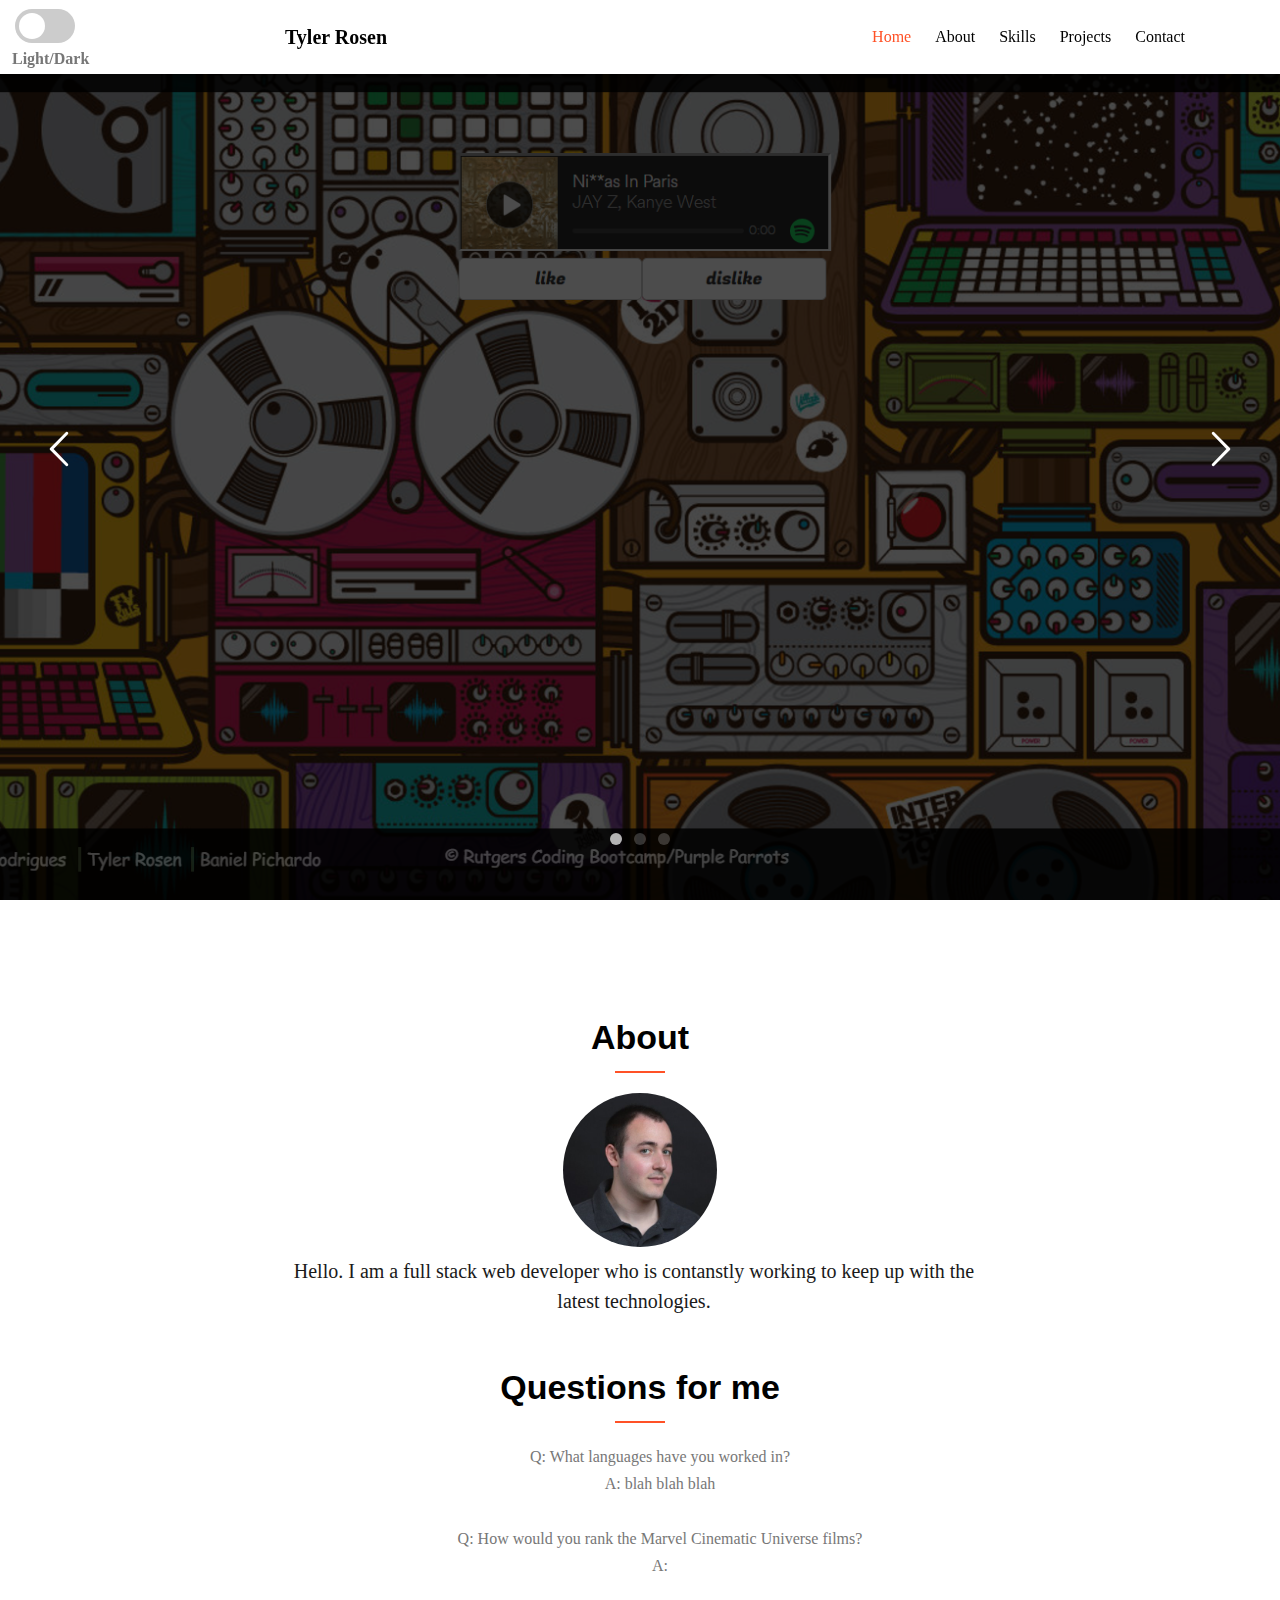
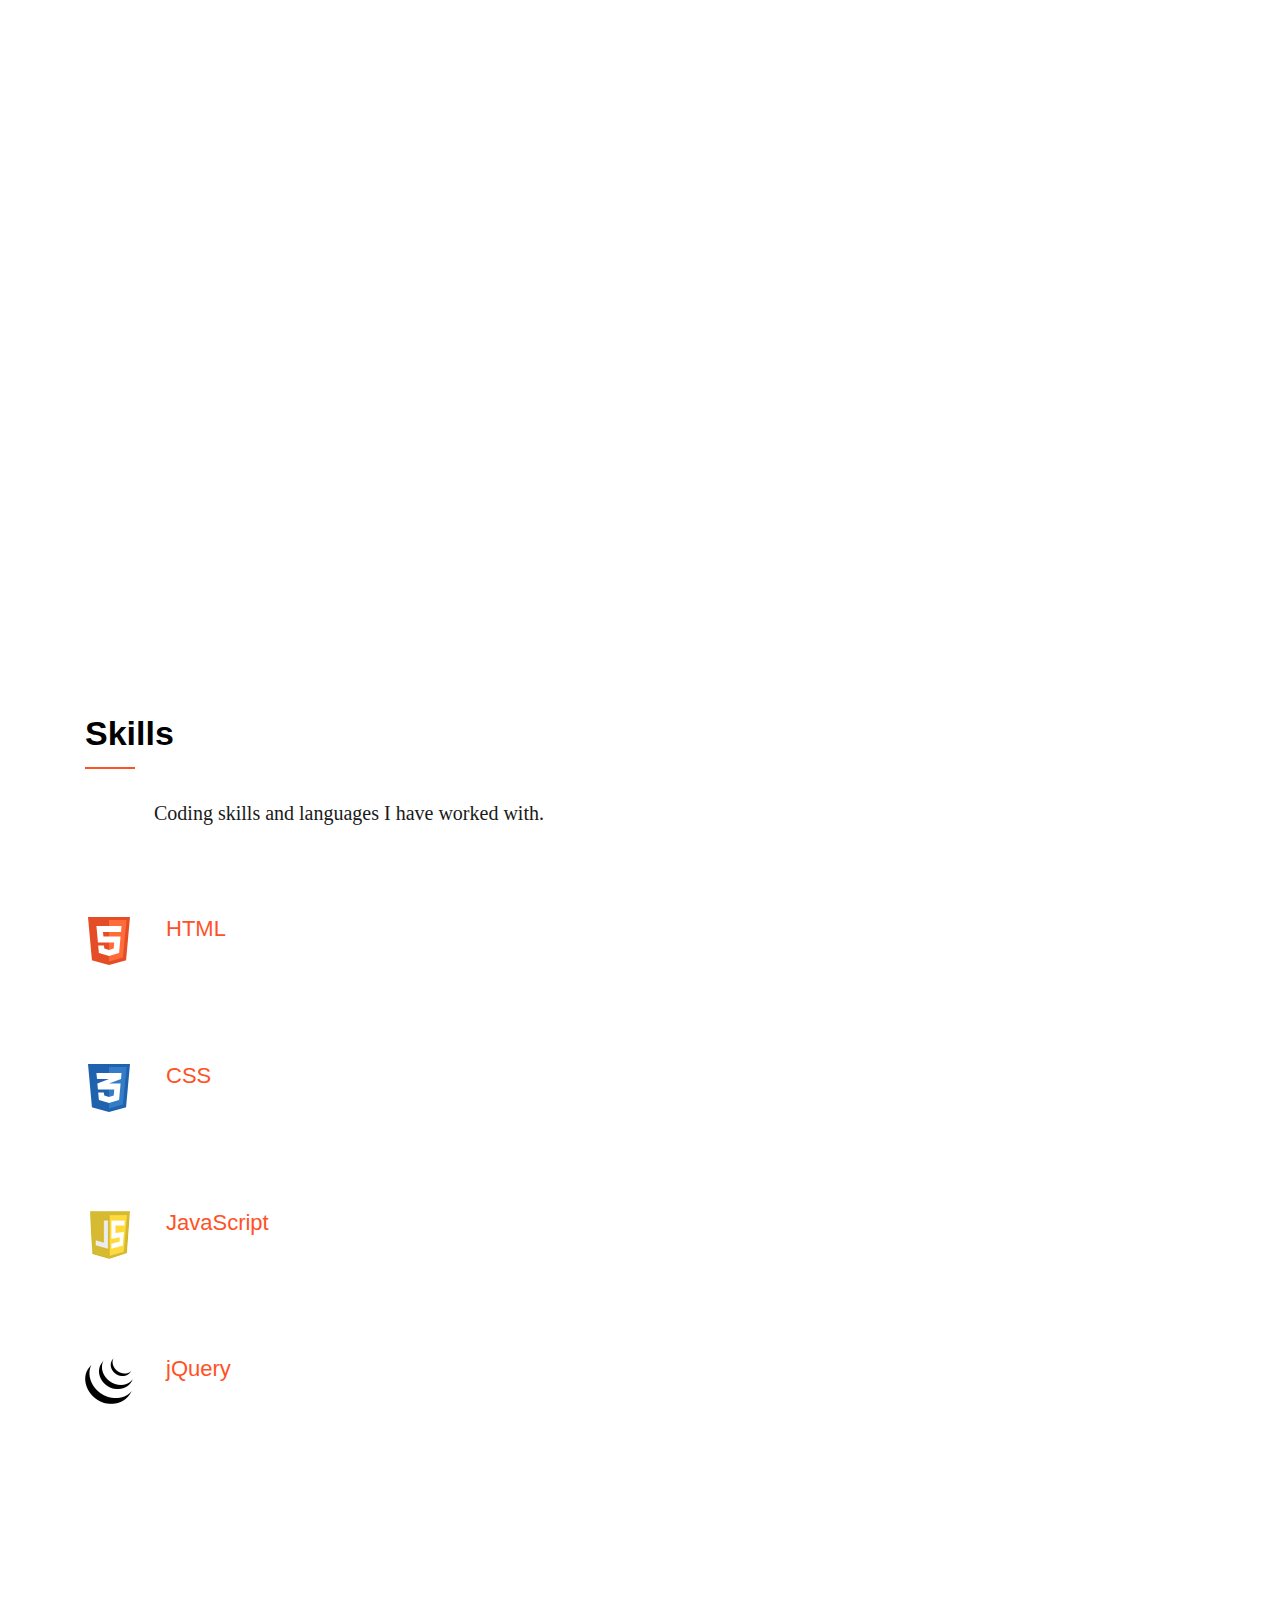
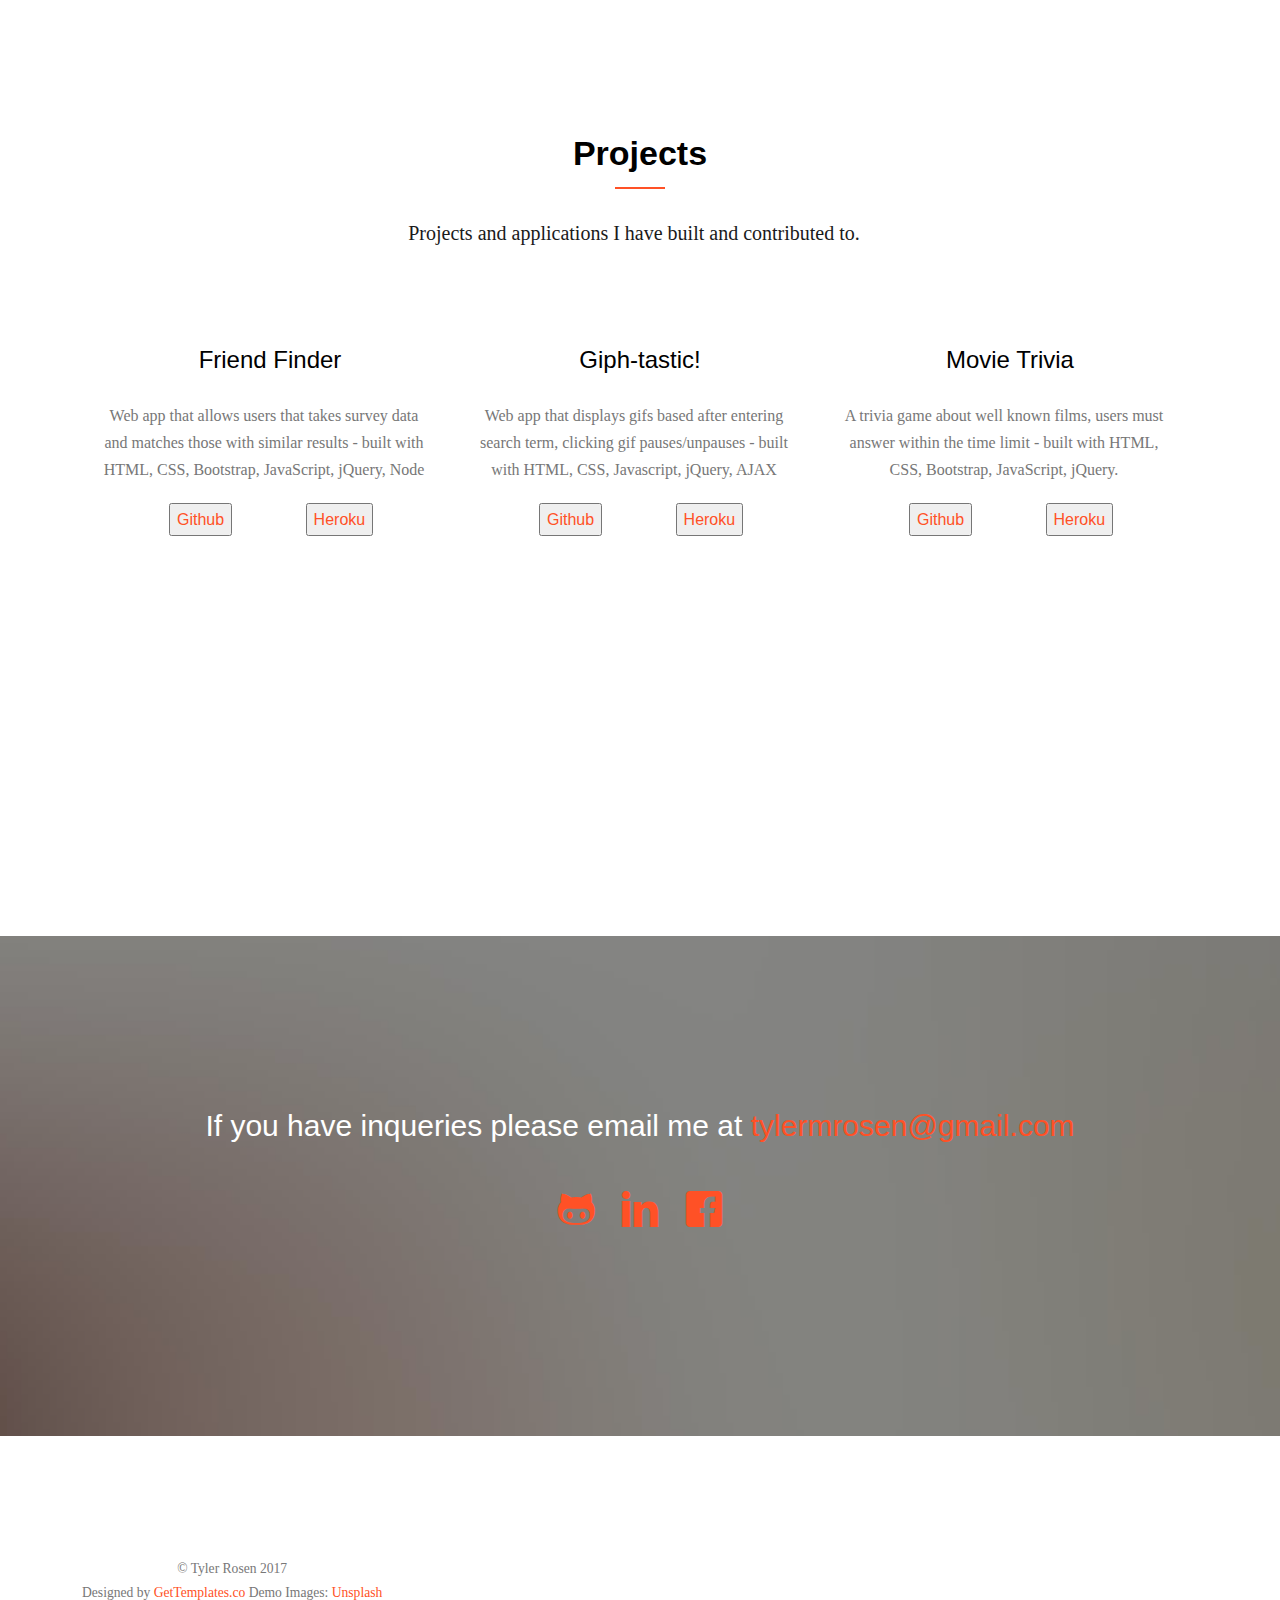
==== commit 05705e68: "Hides bullets in list" ====
--- a/index.html
+++ b/index.html
@@ -12,8 +12,7 @@
     <title>Tyler Rosen Portfolio</title>
     <meta name="viewport" content="width=device-width, initial-scale=1">
     <meta name="description" content="Free HTML5 Website Template by gettemplates.co" />
-    <meta name="keywords" content="free website templates, free html5, free template, free bootstrap, free website template, html5, css3, mobile first, responsive"
-    />
+    <meta name="keywords" content="free website templates, free html5, free template, free bootstrap, free website template, html5, css3, mobile first, responsive" />
     <meta name="author" content="gettemplates.co" />
 
     <!-- Facebook and Twitter integration -->
@@ -144,13 +143,23 @@
                         <h2>About</h2>
                         <img src="images/portrait.jpg" class="portrait" alt="Edit photo">
 
-                        <p>Dignissimos asperiores vitae velit veniam totam fuga molestias accusamus alias autem provident. Odit
-                            ab aliquam dolor eius.</p>
+                        <p>Hello. I am a full stack web developer who is contanstly working to keep up with the latest technologies.</p>
+                        <br>
+                        <h2 font-weight="bold">Questions for me</h2>
+                        <ul>
+                            <li>Q: What languages have you worked in?</li>
+                            <li>A: blah blah blah</li>
+                            <br>
+                            <li>Q: How would you rank the Marvel Cinematic Universe films?</li>
+                            <li>A:
+                                <br><br>
+                                <div style="position:relative;height:0;padding-bottom:56.25%"><iframe src="https://www.youtube.com/embed/GYBs8AT-jps?ecver=2" width="640" height="360" frameborder="0" style="position:absolute;width:100%;height:100%;left:0" allowfullscreen></iframe></div>
+                            </li>
+                        </ul>
                     </div>
                 </div>
             </div>
         </div>
-
         <div class="gtco-section-overflow">
 
             <div class="gtco-section" id="gtco-skills" data-section="skills">
@@ -258,47 +267,46 @@
                         </div>
                     </div>
 
-                     <div class="col-md-4">
-                            <h3 class="projects">Friend Finder</h3>
-                            <!--<a href="images/img_4.jpg" title="Project name here.">-->
-                            <p>Web app that allows users that takes survey data and matches those with similar results - built with HTML, CSS, Bootstrap, JavaScript, jQuery,
-                                Node
-                            </p>
-                                <figure>
-                                    <!--<div class="overlay"><i class="ti-plus"></i></div>-->
-                                    <a href="https://github.com/TylerRosen/friend-finder" target="_blank"><button class="github">Github</button></a>
+                    <div class="col-md-4">
+                        <h3 class="projects">Friend Finder</h3>
+                        <!--<a href="images/img_4.jpg" title="Project name here.">-->
+                        <p>Web app that allows users that takes survey data and matches those with similar results - built with HTML, CSS, Bootstrap, JavaScript, jQuery, Node
+                        </p>
+                        <figure>
+                            <!--<div class="overlay"><i class="ti-plus"></i></div>-->
+                            <a href="https://github.com/TylerRosen/friend-finder" target="_blank"><button class="github">Github</button></a>
                             <a href="https://friend-finder-site.herokuapp.com/" target="_blank"><button class="heroku">Heroku</button></a>
 
                             <!--<img src="images/img_4.jpg" alt="Image" class="img-responsive">-->
-                            </figure>
-                            <!--</a>-->
-                        </div>
-                        <div class="col-md-4">
-                            <h3 class="projects">Giph-tastic!</h3>
-                            <!--<a href="images/img_5.jpg" title="Project name here.">-->
-                            <p>Web app that displays gifs based after entering search term, clicking gif pauses/unpauses - built with HTML, CSS, Javascript, jQuery, AJAX</p>
-                                <figure>
-                                    <!--<div class="overlay"><i class="ti-plus"></i></div>-->
-                                    <a href="https://github.com/TylerRosen/giphyAPI" target="_blank"><button class="github">Github</button></a>
+                        </figure>
+                        <!--</a>-->
+                    </div>
+                    <div class="col-md-4">
+                        <h3 class="projects">Giph-tastic!</h3>
+                        <!--<a href="images/img_5.jpg" title="Project name here.">-->
+                        <p>Web app that displays gifs based after entering search term, clicking gif pauses/unpauses - built with HTML, CSS, Javascript, jQuery, AJAX</p>
+                        <figure>
+                            <!--<div class="overlay"><i class="ti-plus"></i></div>-->
+                            <a href="https://github.com/TylerRosen/giphyAPI" target="_blank"><button class="github">Github</button></a>
                             <a href="https://giphtastic.herokuapp.com/" target="_blank"><button class="heroku">Heroku</button></a>
 
                             <!--<img src="images/img_5.jpg" alt="Image" class="img-responsive">-->
-                            </figure>
-                            <!--</a>-->
-                        </div>
-                        <div class="col-md-4">
-                            <h3 class="projects">Movie Trivia</h3>
-                            <!--<a href="images/img_6.jpg" title="Project name here."> -->
-                            <p>A trivia game about well known films, users must answer within the time limit - built with HTML, CSS, Bootstrap, JavaScript, jQuery.</p>
-                                <figure>
-                                    <!--<div class="overlay"><i class="ti-plus"></i></div>-->
-                                    <a href="https://movie-trivia.herokuapp.com/" target="_blank"><button class="github">Github</button></a>
+                        </figure>
+                        <!--</a>-->
+                    </div>
+                    <div class="col-md-4">
+                        <h3 class="projects">Movie Trivia</h3>
+                        <!--<a href="images/img_6.jpg" title="Project name here."> -->
+                        <p>A trivia game about well known films, users must answer within the time limit - built with HTML, CSS, Bootstrap, JavaScript, jQuery.</p>
+                        <figure>
+                            <!--<div class="overlay"><i class="ti-plus"></i></div>-->
+                            <a href="https://movie-trivia.herokuapp.com/" target="_blank"><button class="github">Github</button></a>
                             <a href="https://movie-trivia.herokuapp.com/" target="_blank"><button class="heroku">Heroku</button></a>
 
                             <!--<img src="images/img_6.jpg" alt="Image" class="img-responsive">-->
-                            </figure>
-                            <!--</a>-->
-                        </div>
+                        </figure>
+                        <!--</a>-->
+                    </div>
 
                     <!--<div class="row">
                         <div class="col-md-4">
@@ -306,115 +314,115 @@
                             <a href="images/img_2.jpg" title="Song Roulette"></a>
                             <p>A spotify based application that allows users to like/dislike songs - using HTML, CSS, Bootstrap, Highcharts, Javascript, JQuery, Firebase, AJAX, API's</p>
                             <!--class="gtco-card-item image-popup"-->
-                            <!--<figure>
+                    <!--<figure>
                                 <a href="https://github.com/TylerRosen/Song-Roulette" target="_blank"><button class="github">Github</button></a>
                                 <a href="https://songroulette.herokuapp.com/" target="_blank"><button class="heroku">Heroku</button></a>-->
 
-                                <!--<img src="images/img_2.jpg" alt="Image" class="img-responsive">-->
-                            <!--</figure>
+                    <!--<img src="images/img_2.jpg" alt="Image" class="img-responsive">-->
+                    <!--</figure>
                         </div>
                         <div class="col-md-4">
                             <h3 class="projects">Hang-Movie</h3>-->
-                            <!--<a href="images/img_1.jpg" title="Hang-Movie">-->
-                                <!--<p>A hangman game that uses famous movie quotes - built with HTML, CSS, Javascript, jQuery, Handlebars, Express, MySQL.</p>
+                    <!--<a href="images/img_1.jpg" title="Hang-Movie">-->
+                    <!--<p>A hangman game that uses famous movie quotes - built with HTML, CSS, Javascript, jQuery, Handlebars, Express, MySQL.</p>
                                 <figure>-->
-                                    <!--<div class="overlay"><i class="ti-plus"></i></div>-->
-                                    <!--<a href="https://github.com/TylerRosen/Hang-Movie" target="_blank"><button class="github">Github</button></a>
+                    <!--<div class="overlay"><i class="ti-plus"></i></div>-->
+                    <!--<a href="https://github.com/TylerRosen/Hang-Movie" target="_blank"><button class="github">Github</button></a>
                                     <a href="https://hang-movie.herokuapp.com/" target="_blank"><button class="heroku">Heroku</button></a>-->
 
-                                    <!--<img src="images/img_1.jpg" alt="Image" class="img-responsive">-->
-                                <!--</figure>-->
-                            <!--</a>-->
-                        <!--</div>
+                    <!--<img src="images/img_1.jpg" alt="Image" class="img-responsive">-->
+                    <!--</figure>-->
+                    <!--</a>-->
+                    <!--</div>
                         <div class="col-md-4">
                             <h3 class="projects">Onion Scraper</h3>-->
-                            <!--<a href="images/img_3.jpg" title="Project name here.">-->
-                            <!--<p>Facilis ipsum reprehenderit nemo molestias. Aut cum mollitia reprehenderit.</p>
+                    <!--<a href="images/img_3.jpg" title="Project name here.">-->
+                    <!--<p>Facilis ipsum reprehenderit nemo molestias. Aut cum mollitia reprehenderit.</p>
                                 <figure>-->
-                                    <!--<div class="overlay"><i class="ti-plus"></i></div>-->
-                                    <!--<a href="https://github.com/TylerRosen/news-scrapper" target="_blank"><button class="github">Github</button></a>
+                    <!--<div class="overlay"><i class="ti-plus"></i></div>-->
+                    <!--<a href="https://github.com/TylerRosen/news-scrapper" target="_blank"><button class="github">Github</button></a>
                             <a href="https://news-scrapping-site.herokuapp.com/" target="_blank"><button class="heroku">Heroku</button></a>-->
 
-                            <!--<img src="images/img_3.jpg" alt="Image" class="img-responsive">-->
-                            <!--</figure>-->
-                            <!--</a>-->
-                        <!--</div>-->
-
-                    </div>
-                </div>
-            </div>
-
-            <br><br><br><br><br><br><br><br><br><br><br><br><br><br>
-
-            <div id="gtco-contact" data-section="contact" class="gtco-cover gtco-cover-xs" style="background-image:url(images/img_bg_2.jpg);">
-                <div class="overlay"></div>
-                <div class="gtco-container">
-                    <div class="row text-center">
-                        <div class="display-t">
-                            <div class="display-tc">
-                                <div class="col-md-12">
-                                    <h3>If you have inqueries please email me at <a href="#">tylermrosen@gmail.com</a></h3>
-                                    <p class="pull-right">
-                                        <ul class="gtco-social-icons pull-right">
-                                            <li><a href="https://github.com/TylerRosen" target="_blank"><i class="icon-github"></i></a></li>
-                                            <li><a href="https://www.linkedin.com/in/tyler-rosen-37733268/" target="_blank"><i class="icon-linkedin"></i></a></li>
-                                            <li><a href="#"><i class="icon-facebook" target="_blank"></i></a></li>
-                                        </ul>
-                                    </p>
-                                </div>
-                            </div>
-                        </div>
-                    </div>
-                </div>
-            </div>
-
-
-            <footer id="gtco-footer" role="contentinfo">
-                <div class="gtco-container">
-
-                    <div class="row copyright">
-                        <div class="col-md-12">
-                            <p class="pull-left">
-                                <small class="block">&copy; Tyler Rosen 2017</small>
-                                <small class="block">Designed by <a href="http://gettemplates.co/" target="_blank">GetTemplates.co</a> Demo Images: <a href="http://unsplash.co/" target="_blank">Unsplash</a></small>
-                            </p>
-                            <!--<p class="pull-right">
+                    <!--<img src="images/img_3.jpg" alt="Image" class="img-responsive">-->
+                    <!--</figure>-->
+                    <!--</a>-->
+                    <!--</div>-->
+
+                </div>
+            </div>
+        </div>
+
+        <br><br><br><br><br><br><br><br><br><br><br><br><br><br>
+
+        <div id="gtco-contact" data-section="contact" class="gtco-cover gtco-cover-xs" style="background-image:url(images/img_bg_2.jpg);">
+            <div class="overlay"></div>
+            <div class="gtco-container">
+                <div class="row text-center">
+                    <div class="display-t">
+                        <div class="display-tc">
+                            <div class="col-md-12">
+                                <h3>If you have inqueries please email me at <a href="#">tylermrosen@gmail.com</a></h3>
+                                <p class="pull-right">
+                                    <ul class="gtco-social-icons pull-right">
+                                        <li><a href="https://github.com/TylerRosen" target="_blank"><i class="icon-github"></i></a></li>
+                                        <li><a href="https://www.linkedin.com/in/tyler-rosen-37733268/" target="_blank"><i class="icon-linkedin"></i></a></li>
+                                        <li><a href="#"><i class="icon-facebook" target="_blank"></i></a></li>
+                                    </ul>
+                                </p>
+                            </div>
+                        </div>
+                    </div>
+                </div>
+            </div>
+        </div>
+
+
+        <footer id="gtco-footer" role="contentinfo">
+            <div class="gtco-container">
+
+                <div class="row copyright">
+                    <div class="col-md-12">
+                        <p class="pull-left">
+                            <small class="block">&copy; Tyler Rosen 2017</small>
+                            <small class="block">Designed by <a href="http://gettemplates.co/" target="_blank">GetTemplates.co</a> Demo Images: <a href="http://unsplash.co/" target="_blank">Unsplash</a></small>
+                        </p>
+                        <!--<p class="pull-right">
                                 <ul class="gtco-social-icons pull-right">
                                     <li><a href="https://github.com/TylerRosen"><i class="icon-github"></i></a></li>
                                     <li><a href="https://www.linkedin.com/in/tyler-rosen-37733268/"><i class="icon-linkedin"></i></a></li>
                                     <li><a href="#"><i class="icon-facebook"></i></a></li>
                                 </ul>
                             </p>-->
-                        </div>
-                    </div>
-
-                </div>
-            </footer>
-        </div>
-
-        <div class="gototop js-top">
-            <a href="#" class="js-gotop"><i class="icon-arrow-up"></i></a>
-        </div>
-
-        <!-- jQuery -->
-        <script src="js/jquery.min.js"></script>
-        <!-- jQuery Easing -->
-        <script src="js/jquery.easing.1.3.js"></script>
-        <!-- Bootstrap -->
-        <script src="js/bootstrap.min.js"></script>
-        <!-- Waypoints -->
-        <script src="js/jquery.waypoints.min.js"></script>
-        <!-- Carousel -->
-        <script src="js/owl.carousel.min.js"></script>
-        <!-- countTo -->
-        <script src="js/jquery.countTo.js"></script>
-        <!-- Flexslider -->
-        <script src="js/jquery.flexslider-min.js"></script>
-        <!-- Magnific Popup -->
-        <script src="js/jquery.magnific-popup.min.js"></script>
-        <script src="js/magnific-popup-options.js"></script>
-        <!-- Main -->
-        <script src="js/main.js"></script>
+                    </div>
+                </div>
+
+            </div>
+        </footer>
+    </div>
+
+    <div class="gototop js-top">
+        <a href="#" class="js-gotop"><i class="icon-arrow-up"></i></a>
+    </div>
+
+    <!-- jQuery -->
+    <script src="js/jquery.min.js"></script>
+    <!-- jQuery Easing -->
+    <script src="js/jquery.easing.1.3.js"></script>
+    <!-- Bootstrap -->
+    <script src="js/bootstrap.min.js"></script>
+    <!-- Waypoints -->
+    <script src="js/jquery.waypoints.min.js"></script>
+    <!-- Carousel -->
+    <script src="js/owl.carousel.min.js"></script>
+    <!-- countTo -->
+    <script src="js/jquery.countTo.js"></script>
+    <!-- Flexslider -->
+    <script src="js/jquery.flexslider-min.js"></script>
+    <!-- Magnific Popup -->
+    <script src="js/jquery.magnific-popup.min.js"></script>
+    <script src="js/magnific-popup-options.js"></script>
+    <!-- Main -->
+    <script src="js/main.js"></script>
 
     </div>
 </body>
--- a/css/style-white.css
+++ b/css/style-white.css
@@ -197,6 +197,10 @@
     width: 154px;
     border-radius: 50%;
     border-color: white;
+}
+
+ul {
+    list-style: none;
 }
 
 .buttons {
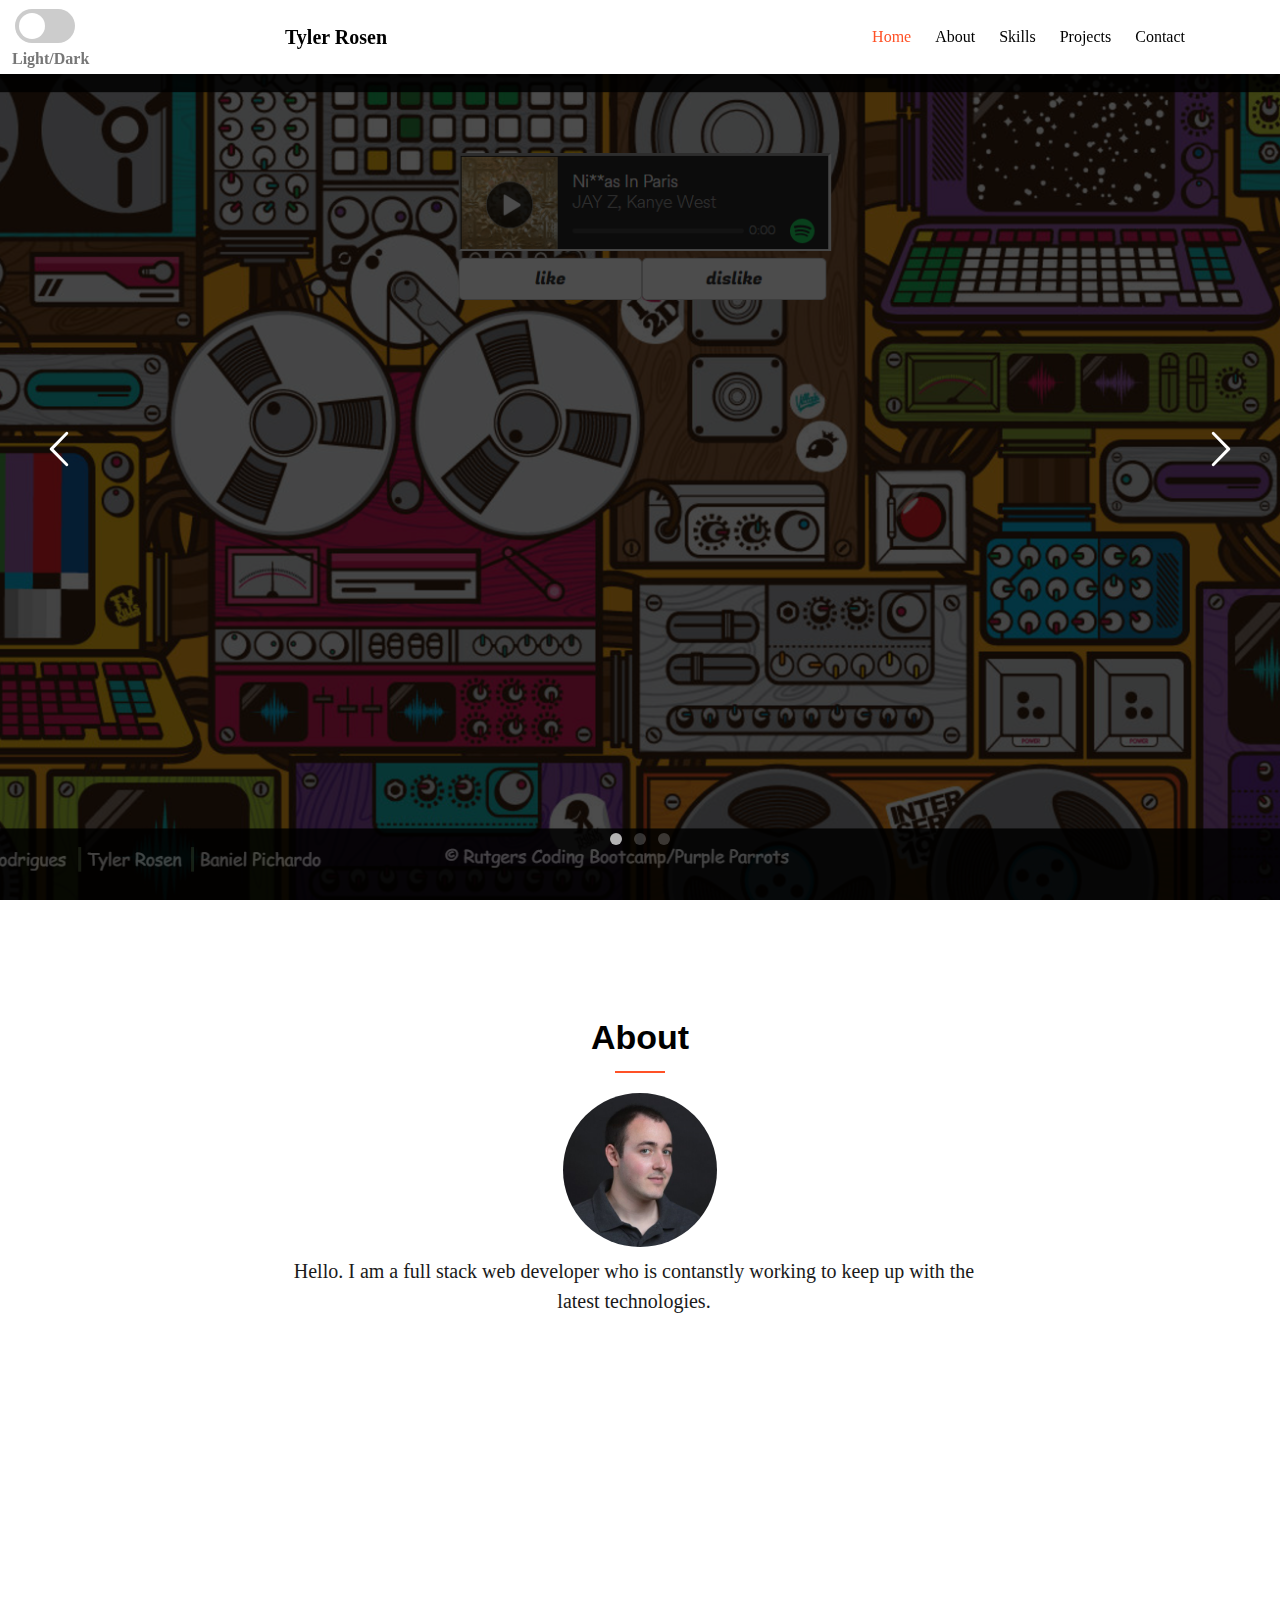
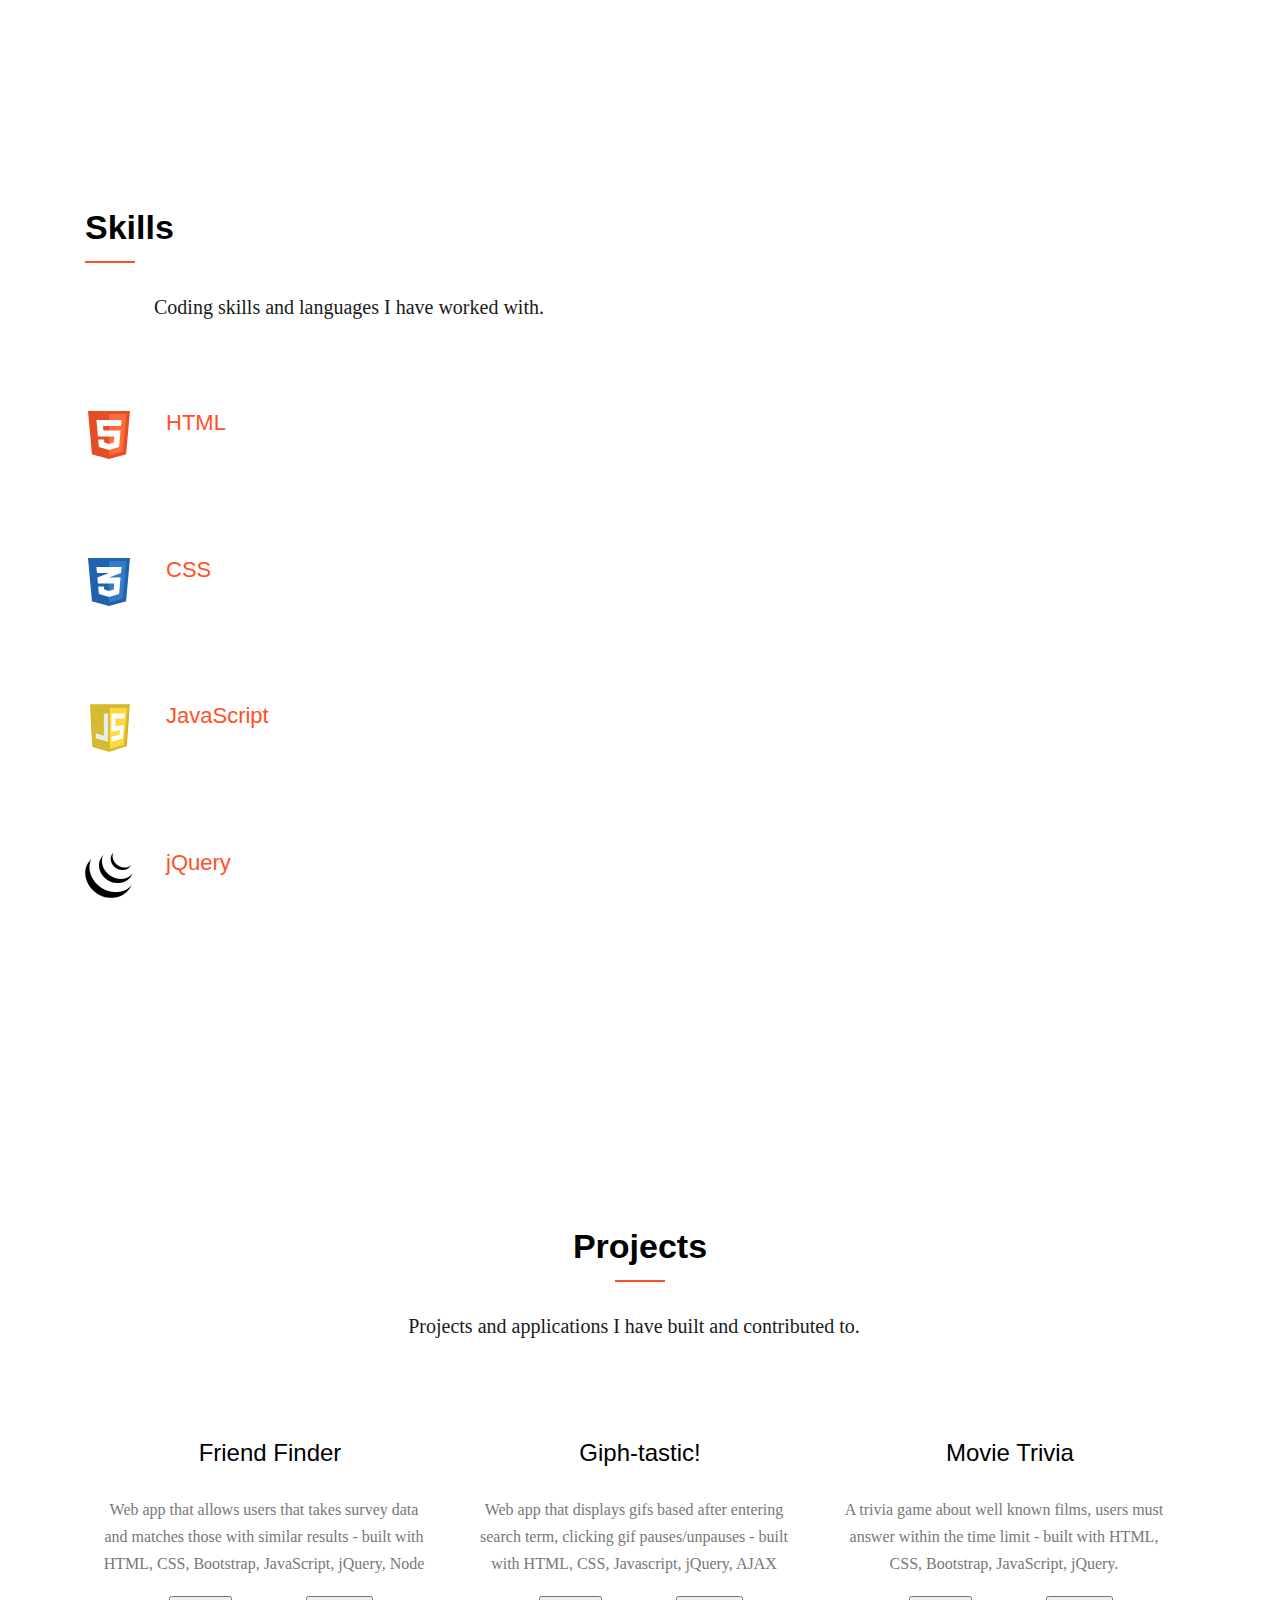
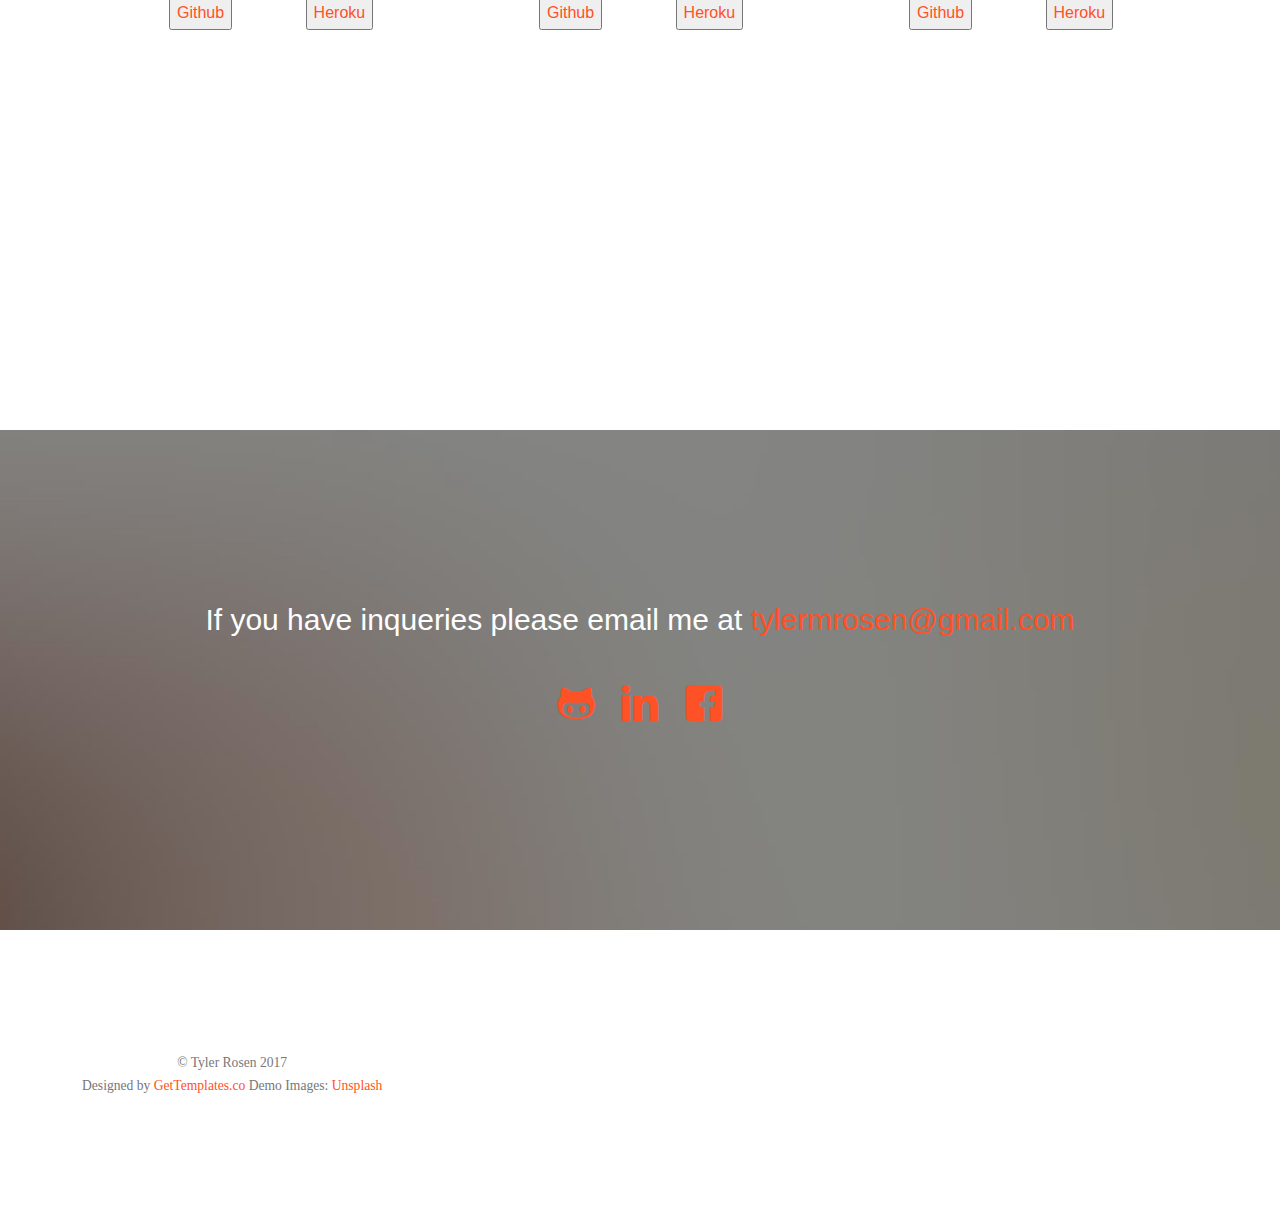
==== commit 1ec9819b: "Added Project 3 to homepage" ====
--- a/index.html
+++ b/index.html
@@ -144,9 +144,9 @@
                         <img src="images/portrait.jpg" class="portrait" alt="Edit photo">
 
                         <p>Hello. I am a full stack web developer who is contanstly working to keep up with the latest technologies.</p>
-                        <br>
-                        <h2 font-weight="bold">Questions for me</h2>
-                        <ul>
+                        <br><br><br><br><br><br>
+                        <!--<h2 font-weight="bold">Questions for me</h2>-->
+                        <!--<ul>
                             <li>Q: What languages have you worked in?</li>
                             <li>A: blah blah blah</li>
                             <br>
@@ -155,7 +155,7 @@
                                 <br><br>
                                 <div style="position:relative;height:0;padding-bottom:56.25%"><iframe src="https://www.youtube.com/embed/GYBs8AT-jps?ecver=2" width="640" height="360" frameborder="0" style="position:absolute;width:100%;height:100%;left:0" allowfullscreen></iframe></div>
                             </li>
-                        </ul>
+                        </ul>-->
                     </div>
                 </div>
             </div>
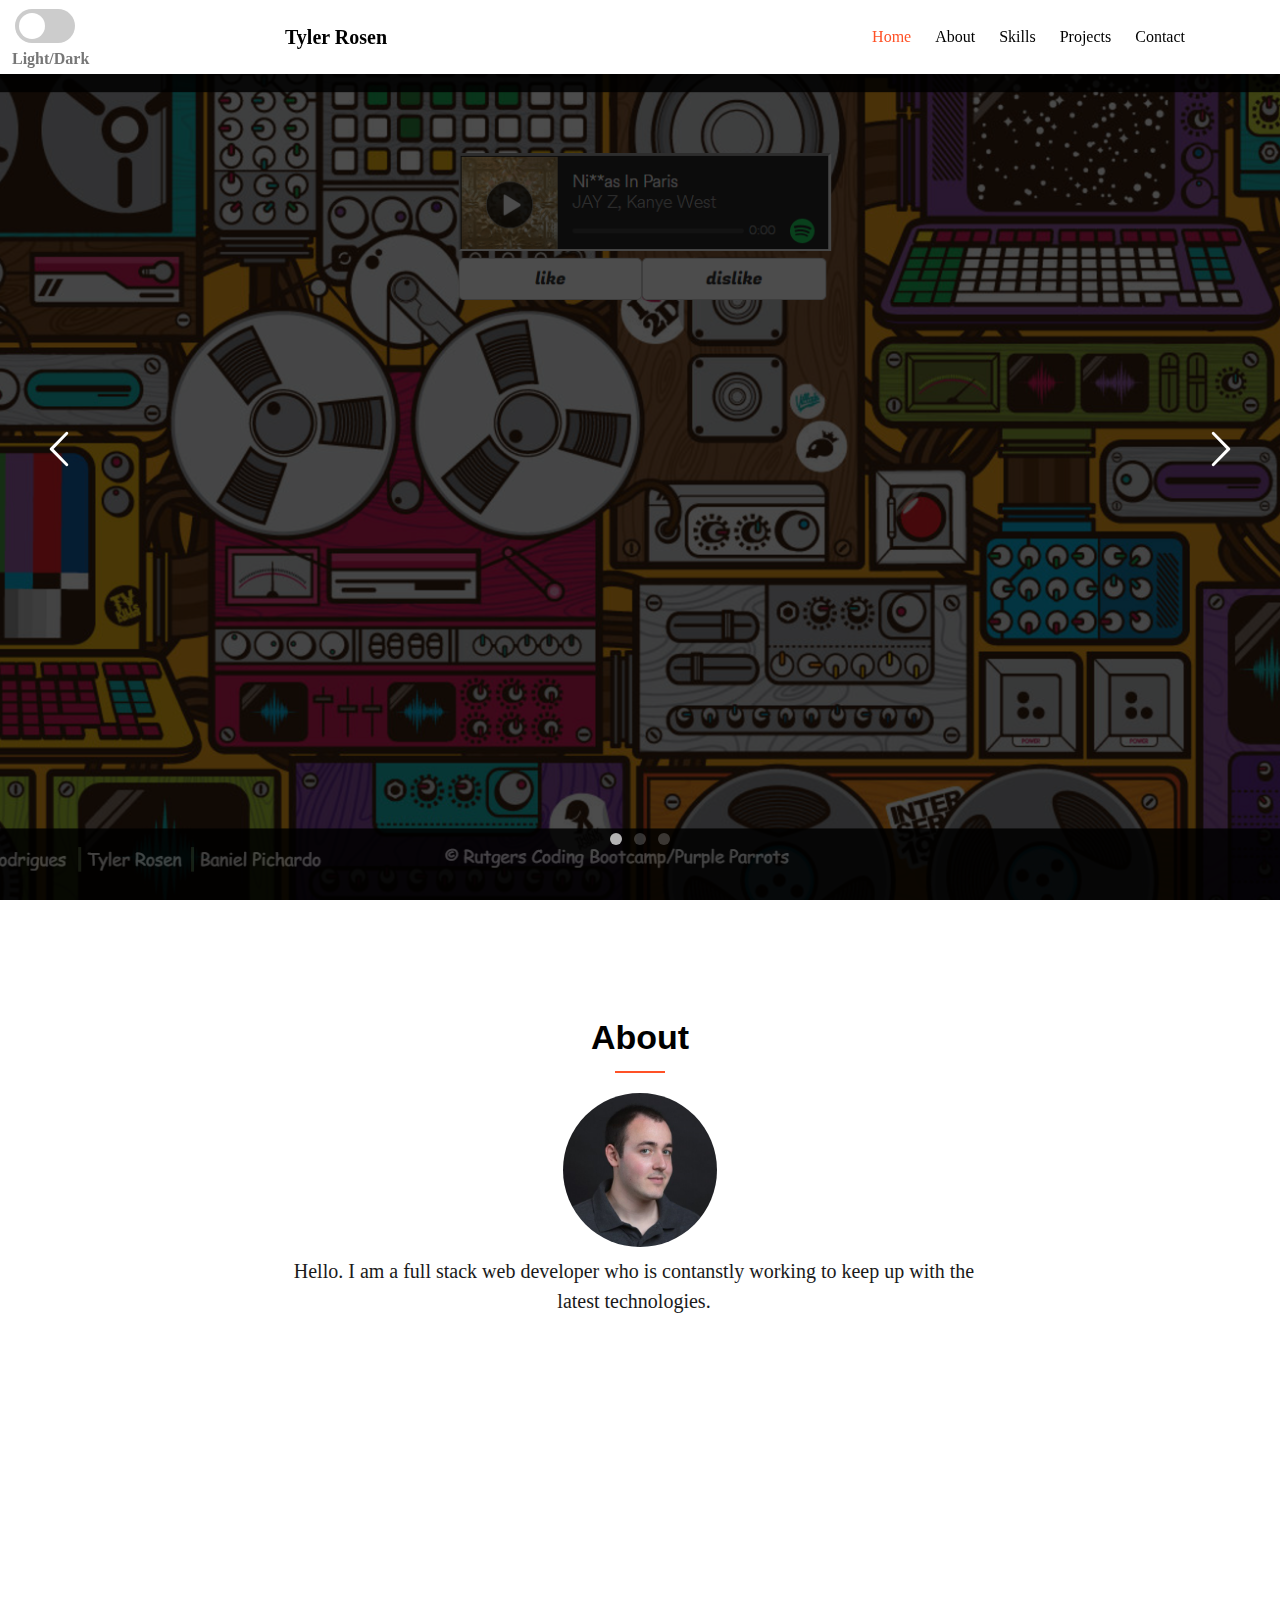
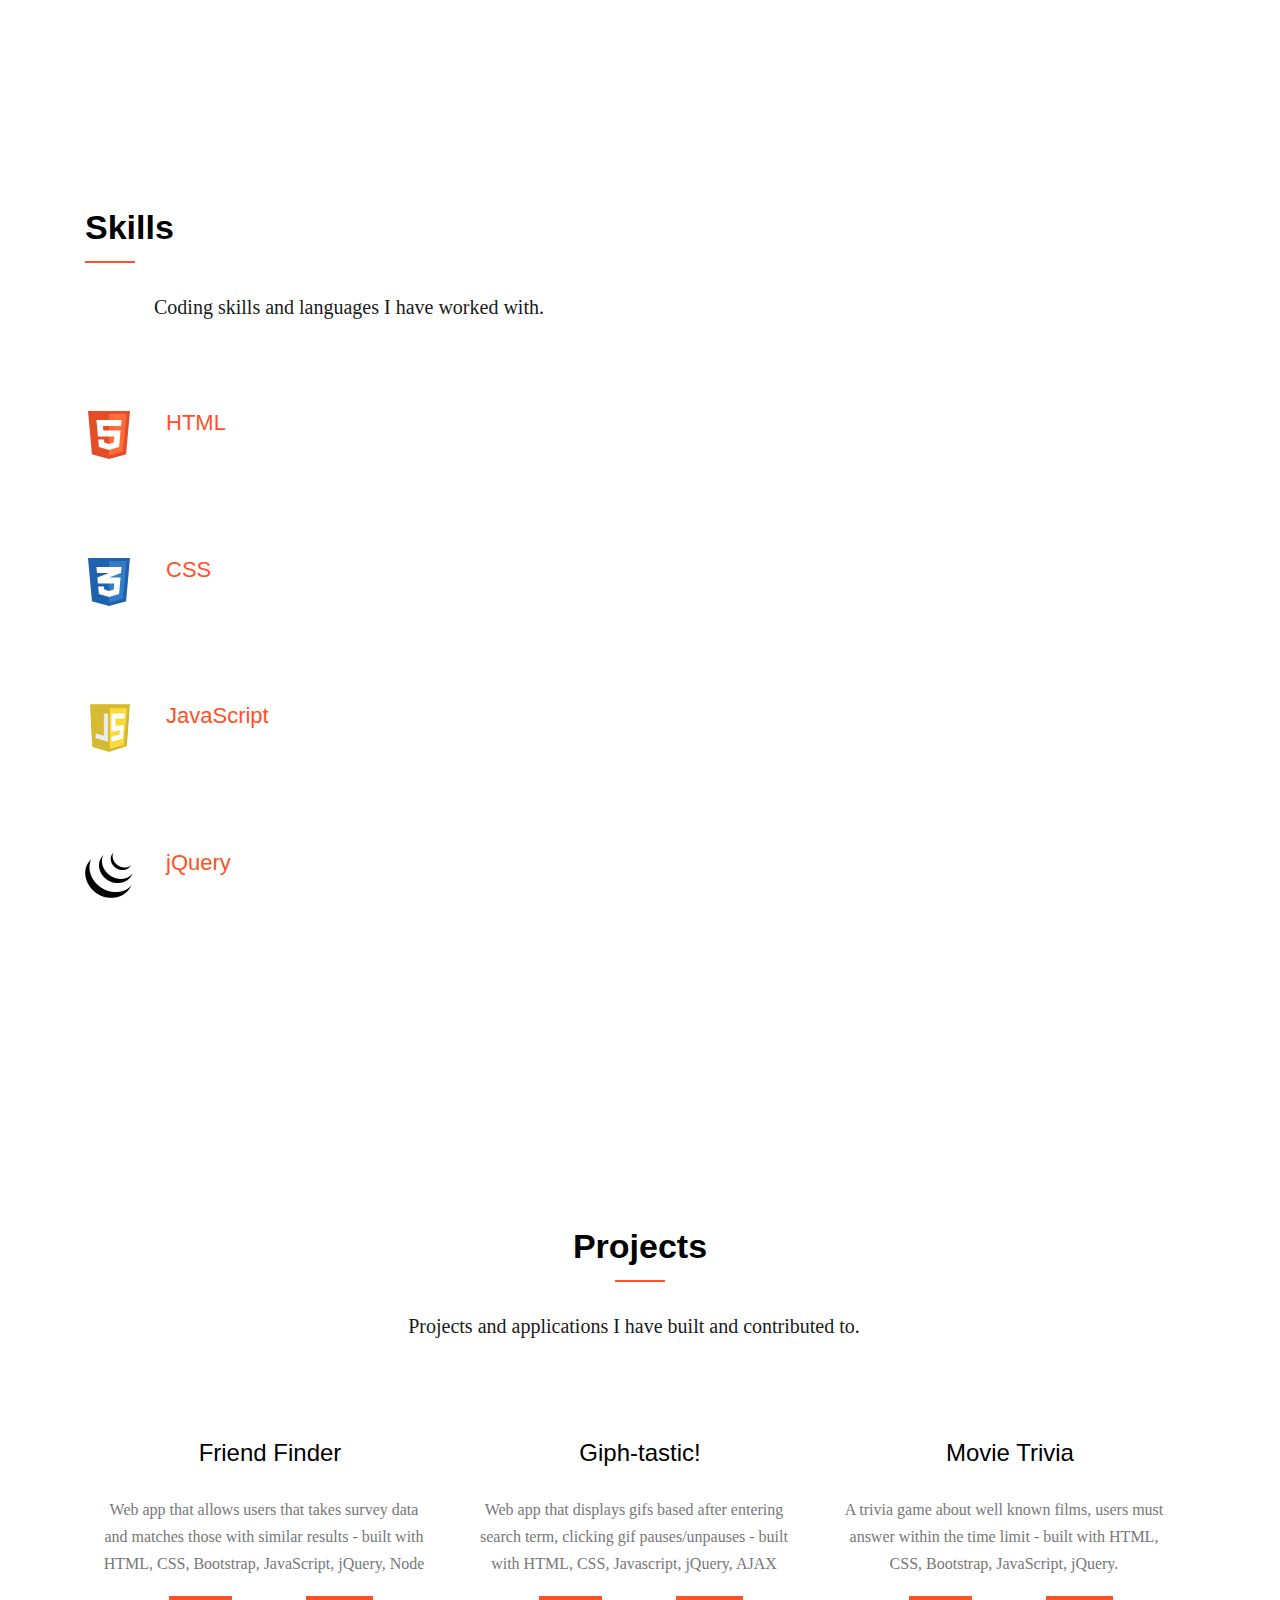
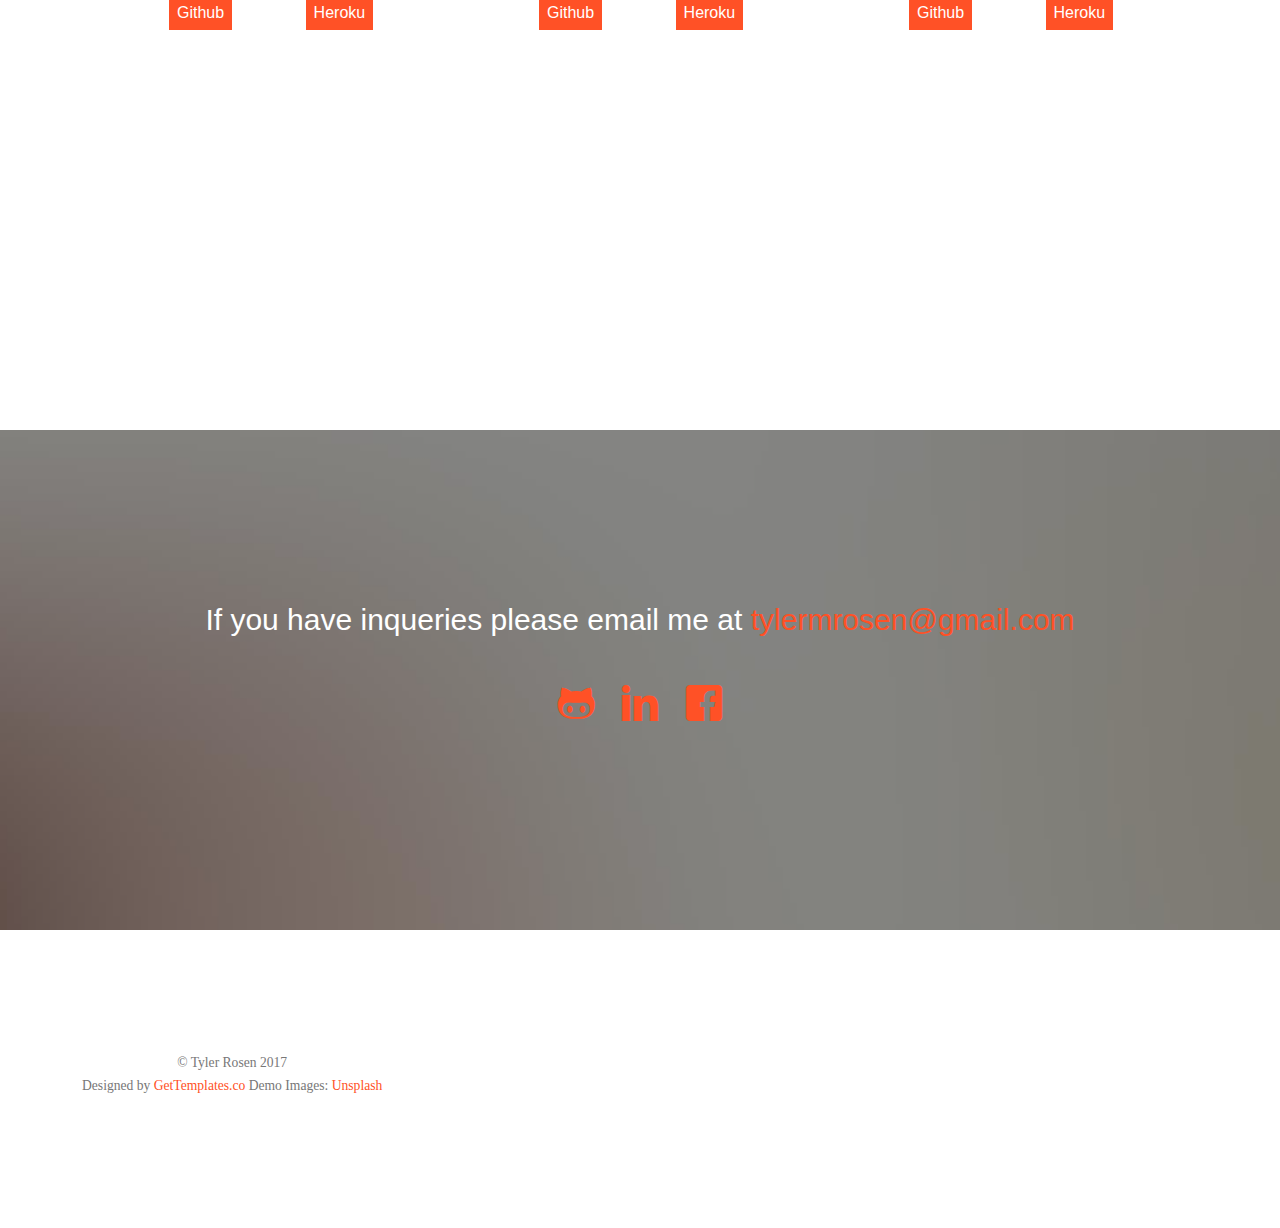
==== commit 02659e8e: "Added link to project 3" ====
--- a/index.html
+++ b/index.html
@@ -121,13 +121,13 @@
                             </div>
                         </div>
                     </li>
-                    <li style="background-image: url(images/img_bg_3.jpg)">
+                    <li style="background-image: url(images/fan-tasize.PNG">
                         <div class="overlay"></div>
                         <div class="container">
                             <div class="col-md-10 col-md-offset-1 text-center js-fullheight slider-text">
                                 <div class="slider-text-inner">
                                     <h2>Fan-tasize</h2>
-                                    <!--<p><a href=insert link to project target="_blank" class="btn btn-primary btn-lg">View</a></p>-->
+                                    <p><a href="https://fan-tasize.herokuapp.com/" target="_blank" class="btn btn-primary btn-lg">View</a></p>
                                 </div>
                             </div>
                         </div>
--- a/css/style-white.css
+++ b/css/style-white.css
@@ -1505,7 +1505,7 @@
     outline: none !important;
 }
 
-.btn-primary {
+.btn-primary, .github, .heroku {
     background: #FF5126;
     color: #fff;
     border: 2px solid #FF5126 !important;
